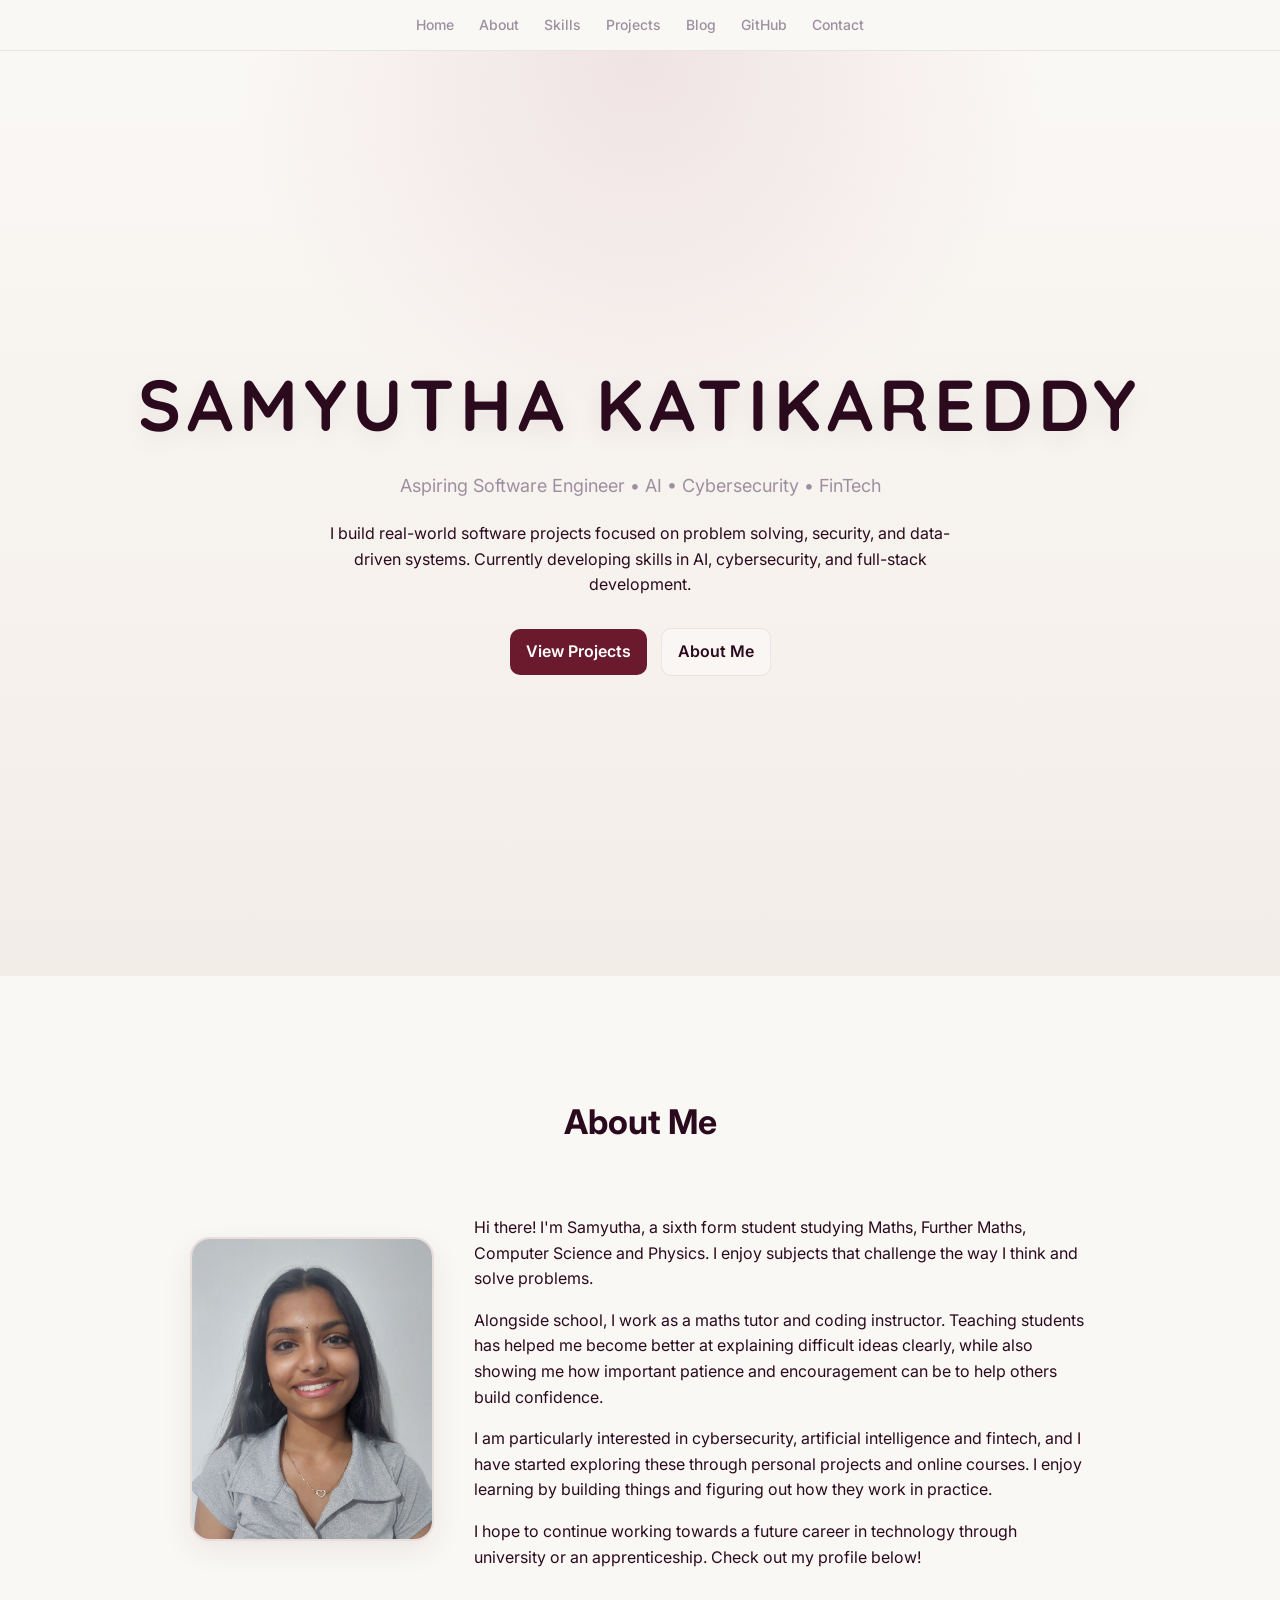
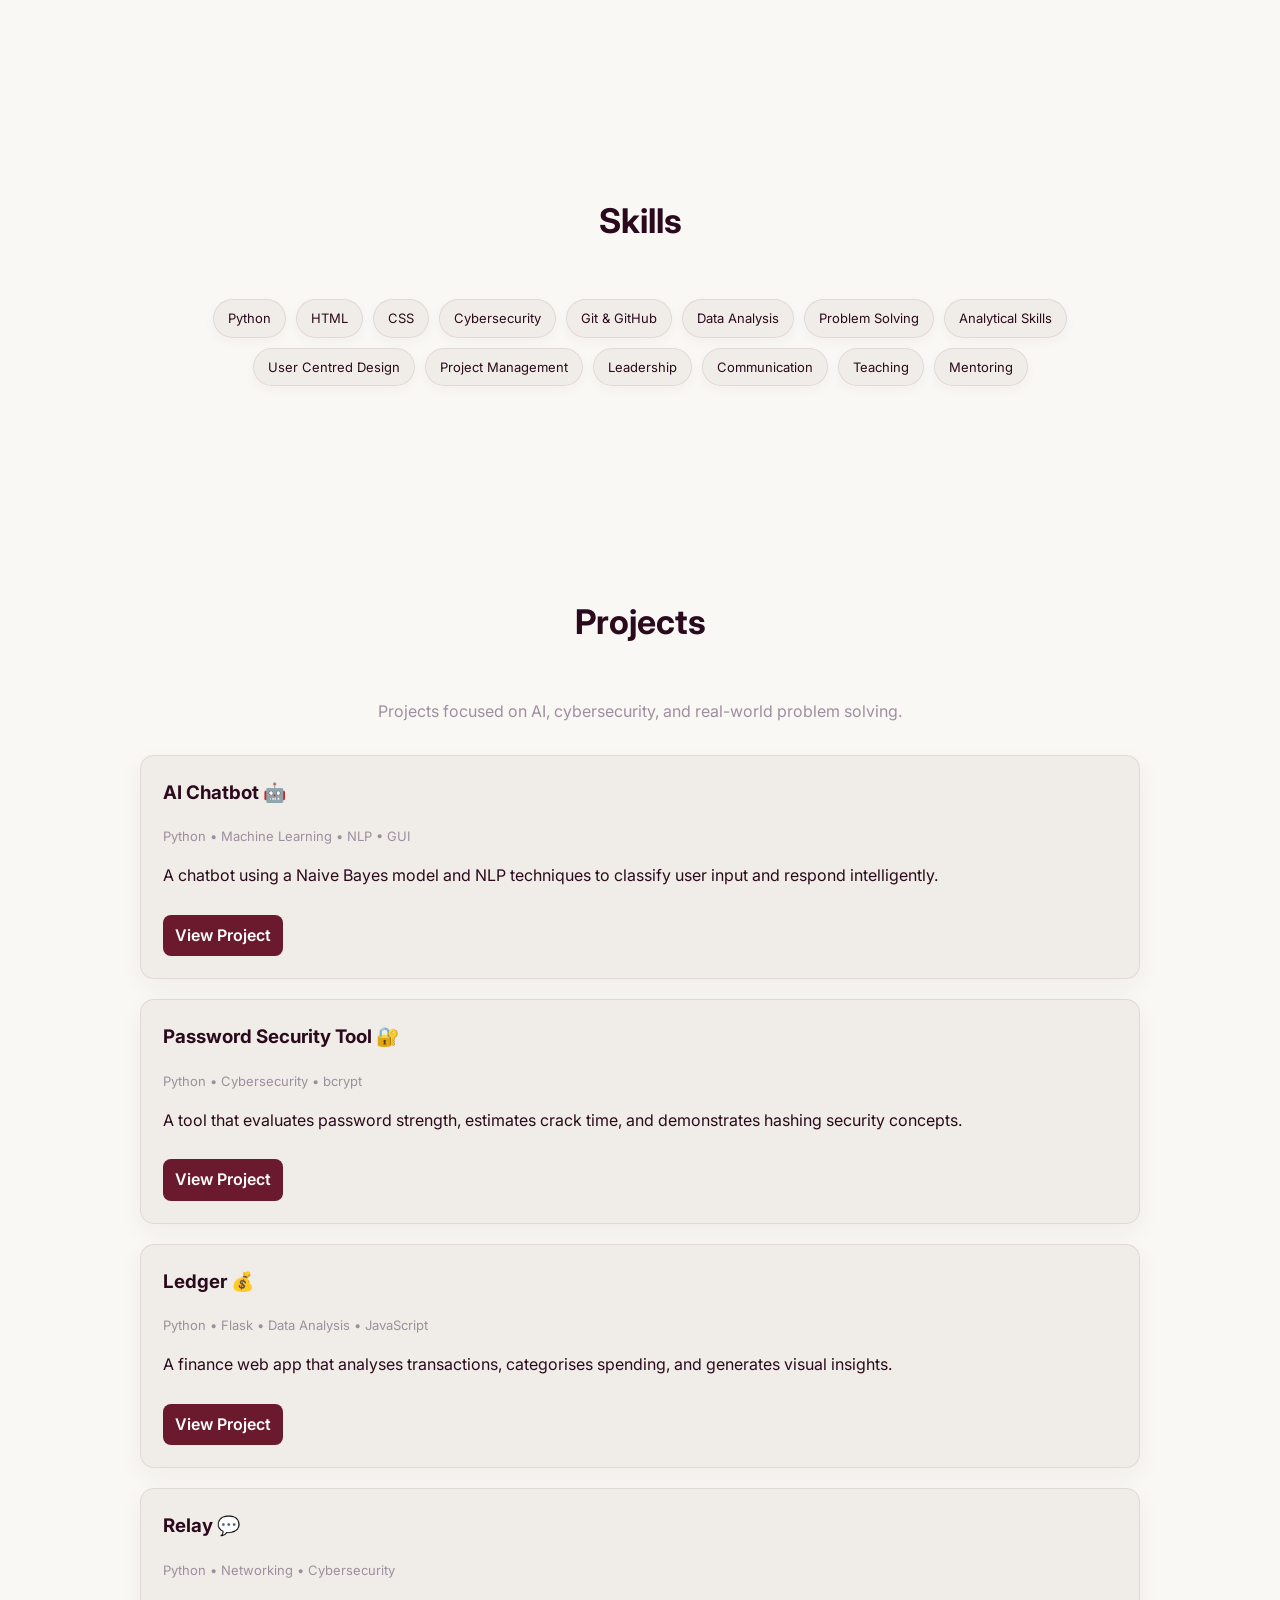
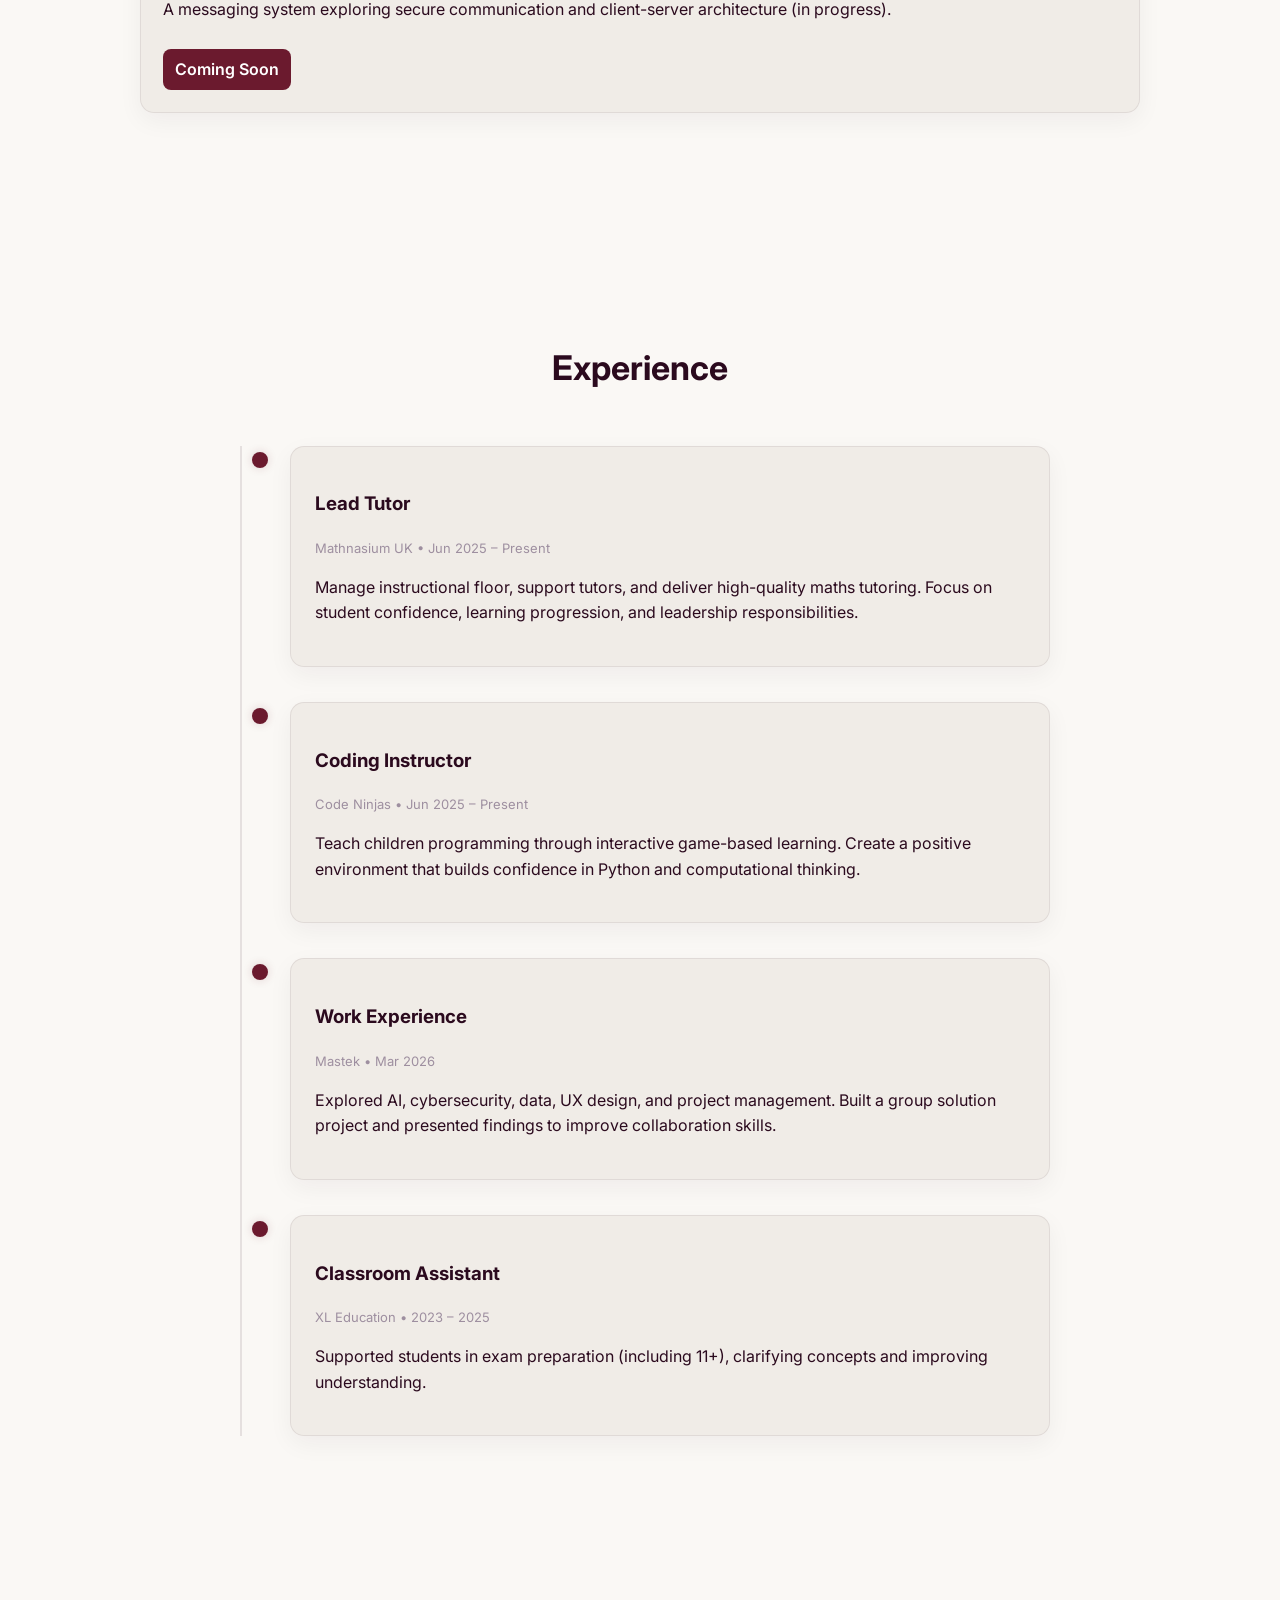
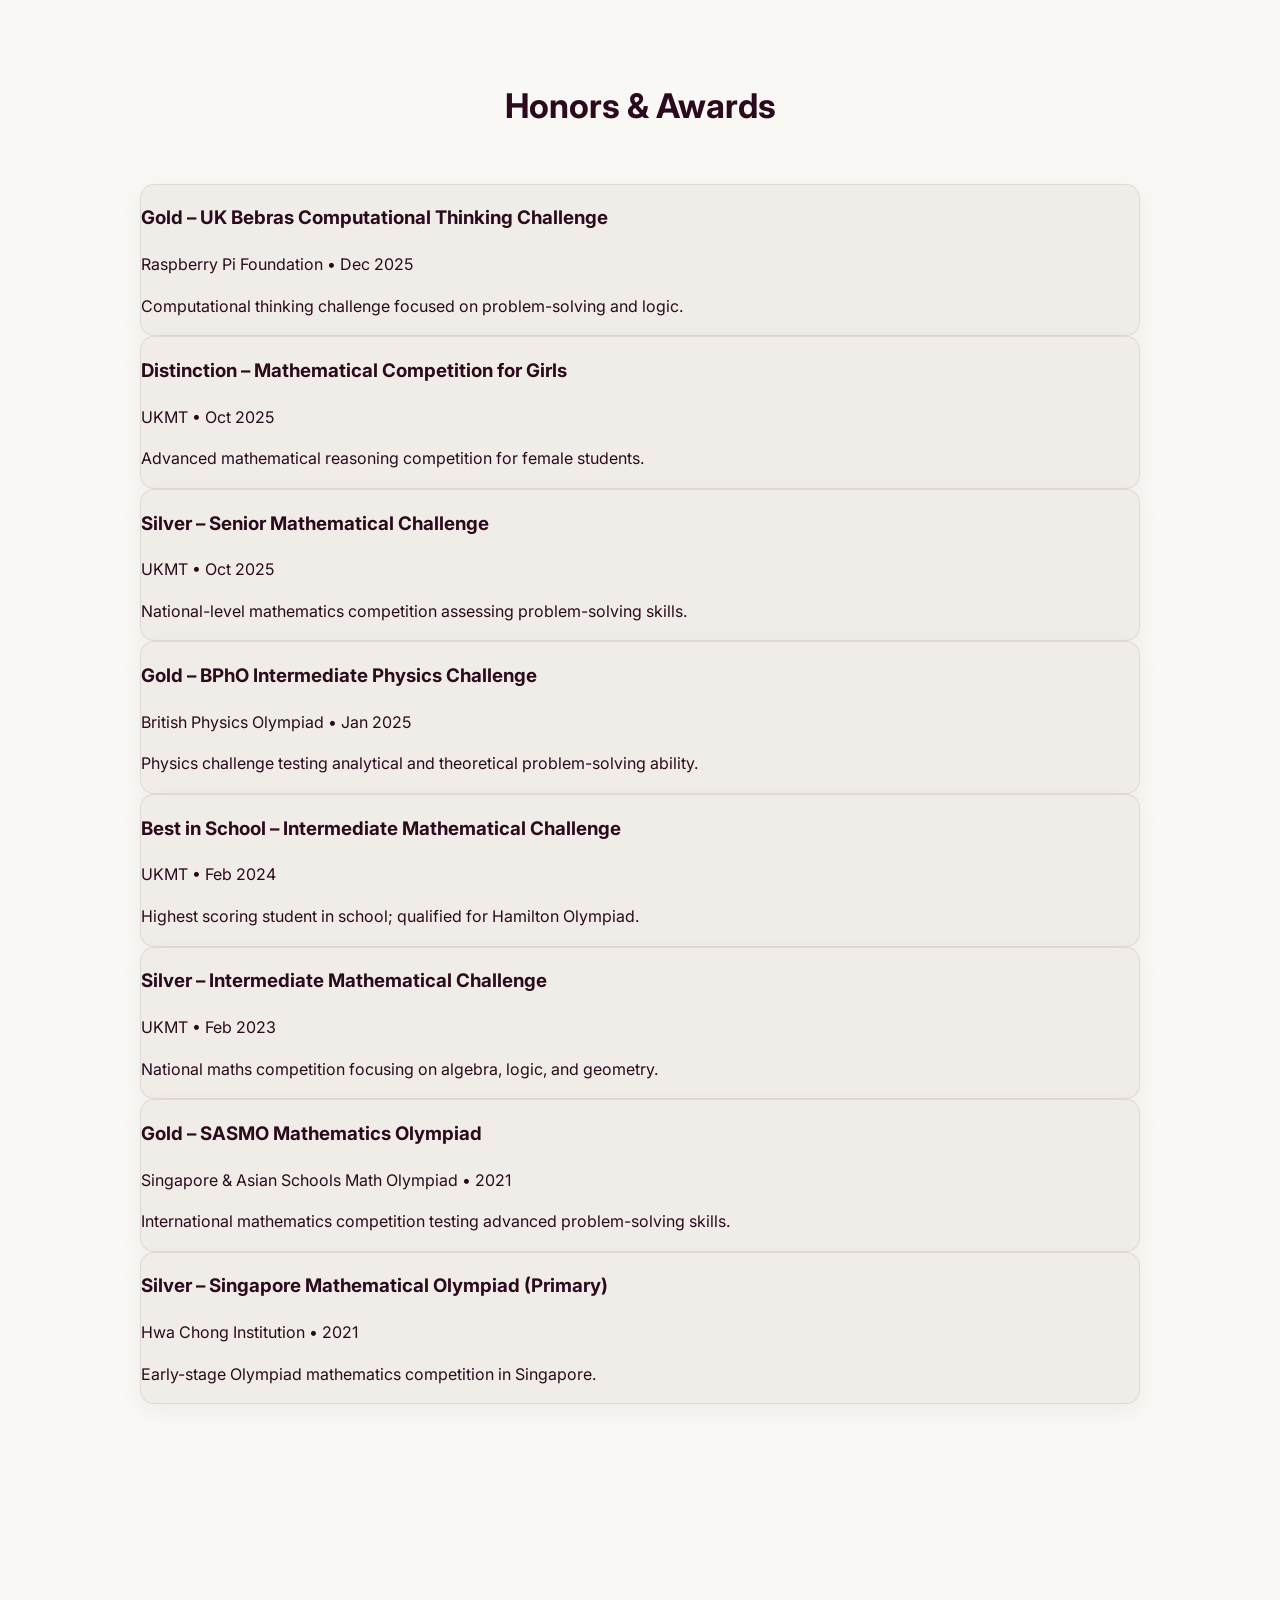
==== index.html @ 2ce325e0 "Add awards section" ====
<!DOCTYPE html>
<html lang="en">
<head>
  <meta charset="UTF-8">
  <title>Samyutha Katikareddy Portfolio</title>
  <link rel="stylesheet" href="style.css">
  <link href="https://fonts.googleapis.com/css2?family=Quicksand:wght@500;600;700&display=swap" rel="stylesheet">
</head>

<body>

<!-- NAVIGATION -->
<nav>
  <a href="#">Home</a>
  <a href="#about">About</a>
  <a href="#skills">Skills</a>
  <a href="#projects">Projects</a>
  <a href="blog.html">Blog</a>
  <a href="https://github.com/samyuthak-projects" target="_blank" rel="noopener noreferrer">GitHub</a>
  <a href="#footer">Contact</a>
</nav>

<!-- PAGE STRUCTURE SKELETON -->

<!-- HERO -->
<header class="hero">
  <div class="hero-content">
    <h1>Samyutha Katikareddy</h1>

    <p class="subtitle">
      Aspiring Software Engineer • AI • Cybersecurity • FinTech
    </p>

    <p class="intro">
      I build real-world software projects focused on problem solving, security, and data-driven systems.
      Currently developing skills in AI, cybersecurity, and full-stack development.
    </p>

    <div class="hero-buttons">
      <a href="#projects" class="btn primary">View Projects</a>
      <a href="#about" class="btn secondary">About Me</a>
    </div>
  </div>
</header>

<!-- ABOUT -->
<section id="about">
  <h2>About Me</h2>

  <div class="about-container">

    <div class="about-image">
      <img src="profile.jpg" alt="Profile picture of Samyutha">
    </div>

    <div class="about-text">
      <p>
        Hi there! I'm Samyutha, a sixth form student studying Maths, Further Maths, Computer Science and Physics. I enjoy subjects that challenge the way I think and solve problems.
      </p>

      <p>
        Alongside school, I work as a maths tutor and coding instructor. Teaching students has helped me become better at explaining difficult ideas clearly, while also showing me how important patience and encouragement can be to help others build confidence.
      </p>
      <p>
        I am particularly interested in cybersecurity, artificial intelligence and fintech, and I have started exploring these through personal projects and online courses. I enjoy learning by building things and figuring out how they work in practice.
      </p>
      <p>
        I hope to continue working towards a future career in technology through university or an apprenticeship. Check out my profile below!
      </p>
    </div>


</section>

<!-- SKILLS -->
<section id="skills">
  <h2>Skills</h2>

  <div class="skills">
    <span>Python</span>
    <span>HTML</span>
    <span>CSS</span>
    <span>Cybersecurity</span>
    <span>Git & GitHub</span>
    <span>Data Analysis</span>
    <span>Problem Solving</span>
    <span>Analytical Skills</span>
    <span>User Centred Design</span>
    <span>Project Management</span>
    <span>Leadership</span>
    <span>Communication</span>
    <span>Teaching</span>
    <span>Mentoring</span>
  </div>
</section>

<!-- PROJECTS -->
<section id="projects">
  <h2>Projects</h2>

  <p class="section-intro">
    Projects focused on AI, cybersecurity, and real-world problem solving.
  </p>

  <div class="project">
    <h3>AI Chatbot 🤖</h3>
    <p class="tags">Python • Machine Learning • NLP • GUI</p>
    <p>
      A chatbot using a Naive Bayes model and NLP techniques to classify user input and respond intelligently.
    </p>
    <a href="https://github.com/samyuthak-projects/ai-chatbot">View Project</a>
  </div>

  <div class="project">
    <h3>Password Security Tool 🔐</h3>
    <p class="tags">Python • Cybersecurity • bcrypt</p>
    <p>
      A tool that evaluates password strength, estimates crack time, and demonstrates hashing security concepts.
    </p>
    <a href="https://github.com/samyuthak-projects/password-security-tool">View Project</a>
  </div>

  <div class="project">
    <h3>Ledger 💰</h3>
    <p class="tags">Python • Flask • Data Analysis • JavaScript</p>
    <p>
      A finance web app that analyses transactions, categorises spending, and generates visual insights.
    </p>
    <a href="https://github.com/samyuthak-projects/ledger">View Project</a>
  </div>

  <div class="project">
    <h3>Relay 💬</h3>
    <p class="tags">Python • Networking • Cybersecurity</p>
    <p>
      A messaging system exploring secure communication and client-server architecture (in progress).
    </p>
    <a href="#">Coming Soon</a>
  </div>
</section>

<!-- EXPERIENCE -->
<section id="experience">
  <h2>Experience</h2>

  <div class="timeline">

    <div class="timeline-item">
      <div class="dot"></div>
      <div class="content">
        <h3>Lead Tutor</h3>
        <p class="company">Mathnasium UK • Jun 2025 – Present</p>
        <p>
          Manage instructional floor, support tutors, and deliver high-quality maths tutoring.
          Focus on student confidence, learning progression, and leadership responsibilities.
        </p>
      </div>
    </div>

    <div class="timeline-item">
      <div class="dot"></div>
      <div class="content">
        <h3>Coding Instructor</h3>
        <p class="company">Code Ninjas • Jun 2025 – Present</p>
        <p>
          Teach children programming through interactive game-based learning.
          Create a positive environment that builds confidence in Python and computational thinking.
        </p>
      </div>
    </div>

    <div class="timeline-item">
      <div class="dot"></div>
      <div class="content">
        <h3>Work Experience</h3>
        <p class="company">Mastek • Mar 2026</p>
        <p>
          Explored AI, cybersecurity, data, UX design, and project management.
          Built a group solution project and presented findings to improve collaboration skills.
        </p>
      </div>
    </div>

    <div class="timeline-item">
      <div class="dot"></div>
      <div class="content">
        <h3>Classroom Assistant</h3>
        <p class="company">XL Education • 2023 – 2025</p>
        <p>
          Supported students in exam preparation (including 11+), clarifying concepts and improving understanding.
        </p>
      </div>
    </div>

  </div>
</section>


<section id="awards">
  <h2>Honors & Awards</h2>

  <div class="awards-grid">

    <div class="award-card">
      <h3>Gold – UK Bebras Computational Thinking Challenge</h3>
      <p class="issuer">Raspberry Pi Foundation • Dec 2025</p>
      <p>Computational thinking challenge focused on problem-solving and logic.</p>
    </div>

    <div class="award-card">
      <h3>Distinction – Mathematical Competition for Girls</h3>
      <p class="issuer">UKMT • Oct 2025</p>
      <p>Advanced mathematical reasoning competition for female students.</p>
    </div>

    <div class="award-card">
      <h3>Silver – Senior Mathematical Challenge</h3>
      <p class="issuer">UKMT • Oct 2025</p>
      <p>National-level mathematics competition assessing problem-solving skills.</p>
    </div>

    <div class="award-card">
      <h3>Gold – BPhO Intermediate Physics Challenge</h3>
      <p class="issuer">British Physics Olympiad • Jan 2025</p>
      <p>Physics challenge testing analytical and theoretical problem-solving ability.</p>
    </div>

    <div class="award-card">
      <h3>Best in School – Intermediate Mathematical Challenge</h3>
      <p class="issuer">UKMT • Feb 2024</p>
      <p>Highest scoring student in school; qualified for Hamilton Olympiad.</p>
    </div>

    <div class="award-card">
      <h3>Silver – Intermediate Mathematical Challenge</h3>
      <p class="issuer">UKMT • Feb 2023</p>
      <p>National maths competition focusing on algebra, logic, and geometry.</p>
    </div>

    <div class="award-card">
      <h3>Gold – SASMO Mathematics Olympiad</h3>
      <p class="issuer">Singapore & Asian Schools Math Olympiad • 2021</p>
      <p>International mathematics competition testing advanced problem-solving skills.</p>
    </div>

    <div class="award-card">
      <h3>Silver – Singapore Mathematical Olympiad (Primary)</h3>
      <p class="issuer">Hwa Chong Institution • 2021</p>
      <p>Early-stage Olympiad mathematics competition in Singapore.</p>
    </div>

  </div>
</section>


<section id="certifications"></section>

<footer id="footer"></footer>    

</body>
</html>
---- style.css ----
@import url('https://fonts.googleapis.com/css2?family=Inter:wght@300;400;600;700&display=swap');

/* COLORS */
:root {
  --bg: #faf8f5;
  --surface: #f0ebe6;
  --text: #2b0a1e;
  --accent: #6b1a2e;
  --soft-rose: #c4849a;
  --muted: #9e8fa0;

  --border: rgba(43, 10, 30, 0.08);
  --border-strong: rgba(107, 26, 46, 0.16);
  --shadow: 0 10px 30px rgba(43, 10, 30, 0.08);
}


/* SMOOTH SCROLLING */
html {
  scroll-behavior: smooth;
}


/* BASIC RESET */
body {
  margin: 0;
  font-family: 'Inter', Arial, sans-serif;
  background: var(--bg);
  color: var(--text);
  line-height: 1.6;
}

/* NAVIGATION */
nav {
  position: sticky;
  top: 0;
  z-index: 1000;
  background: rgba(250, 248, 245, 0.88);
  backdrop-filter: blur(12px);
  padding: 14px;
  display: flex;
  justify-content: center;
  gap: 25px;
  border-bottom: 1px solid var(--border);
}

nav a {
  text-decoration: none;
  color: var(--muted);
  font-weight: 500;
  font-size: 14px;
  transition: 0.2s;
}

nav a:hover {
  color: var(--accent);
}

/* HERO */
.hero {
  min-height: 85vh;
  display: flex;
  align-items: center;
  justify-content: center;
  text-align: center;
  padding: 80px 20px;
  background:
    radial-gradient(circle at top, rgba(196, 132, 154, 0.18), transparent 36%),
    linear-gradient(180deg, #faf8f5 0%, #f3ede8 100%);
}

.hero h1 {
  font-family: 'Quicksand', sans-serif;
  font-size: 72px;
  font-weight: 800;
  letter-spacing: 6px;
  text-transform: uppercase;
  margin: 0;
  color: var(--text);
  text-shadow: 0 8px 24px rgba(43, 10, 30, 0.08);
}

.subtitle {
  color: var(--muted);
  margin-top: 10px;
  font-size: 18px;
}

.intro {
  max-width: 650px;
  margin: 20px auto;
  color: var(--text);
}

/* BUTTONS */
.hero-buttons {
  margin-top: 25px;
}

.btn {
  text-decoration: none;
  padding: 10px 16px;
  border-radius: 10px;
  font-weight: 600;
  margin: 5px;
  display: inline-block;
  transition: 0.2s;
}

.primary {
  background: var(--accent);
  color: #fff;
}

.primary:hover {
  background: #561426;
  transform: translateY(-2px);
}

.secondary {
  border: 1px solid var(--border);
  color: var(--text);
  background: rgba(255, 255, 255, 0.38);
}

.secondary:hover {
  border-color: var(--soft-rose);
  color: var(--accent);
  transform: translateY(-2px);
}

/* SECTIONS */
section {
  max-width: 1000px;
  margin: auto;
  padding: 90px 20px;
  animation: fadeUp 0.8s ease forwards;
  scroll-margin-top: 100px;
}

h2 {
  text-align: center;
  font-size: 34px;
  margin-bottom: 50px;
  color: var(--text);
}

.section-intro {
  text-align: center;
  color: var(--muted);
  margin-bottom: 30px;
}

/* ABOUT */
.about-container {
  display: flex;
  align-items: center;
  justify-content: center;
  gap: 40px;
  flex-wrap: wrap;
  max-width: 900px;
  margin: auto;
}

.about-image img {
  width: 240px;
  height: 300px;
  object-fit: cover;
  border-radius: 20px;
  border: 2px solid rgba(107, 26, 46, 0.12);
  box-shadow: var(--shadow);
  transition: transform 0.3s ease, box-shadow 0.3s ease;
}

.about-image img:hover {
  transform: scale(1.03);
  box-shadow: 0 14px 36px rgba(43, 10, 30, 0.12);
}

.about-text {
  flex: 1;
  min-width: 280px;
  color: var(--text);
}

/* SKILLS */
.skills {
  display: flex;
  flex-wrap: wrap;
  gap: 10px;
  justify-content: center;
}

.skills span {
  background: rgba(240, 235, 230, 0.95);
  border: 1px solid var(--border);
  padding: 8px 14px;
  border-radius: 999px;
  font-size: 13px;
  color: var(--text);
  transition: 0.2s;
  box-shadow: 0 4px 12px rgba(43, 10, 30, 0.04);
}

.skills span:hover {
  background: rgba(196, 132, 154, 0.18);
  border-color: var(--soft-rose);
  transform: translateY(-2px);
}

/* SKILLS */
.skills {
  display: flex;
  flex-wrap: wrap;
  gap: 10px;
  justify-content: center;
}

.skills span {
  background: rgba(240, 235, 230, 0.95);
  border: 1px solid var(--border);
  padding: 8px 14px;
  border-radius: 999px;
  font-size: 13px;
  color: var(--text);
  transition: 0.2s;
  box-shadow: 0 4px 12px rgba(43, 10, 30, 0.04);
}

.skills span:hover {
  background: rgba(196, 132, 154, 0.18);
  border-color: var(--soft-rose);
  transform: translateY(-2px);
}

/* SHARED CARD STYLE */
.project,
.award-card,
.cert-card,
article,
.timeline .content {
  background: rgba(240, 235, 230, 0.95);
  border: 1px solid var(--border);
  border-radius: 14px;
  transition: 0.25s ease;
  box-shadow: 0 8px 24px rgba(43, 10, 30, 0.05);
}

.project:hover,
.award-card:hover,
.cert-card:hover,
article:hover,
.timeline .content:hover {
  transform: translateY(-5px);
  border-color: rgba(107, 26, 46, 0.18);
}

/* PROJECTS */
.project {
  padding: 22px;
  margin-bottom: 20px;
}

.project h3 {
  margin-top: 0;
  color: var(--text);
}

.tags {
  font-size: 13px;
  color: var(--muted);
}

.project a {
  display: inline-block;
  margin-top: 10px;
  color: #fff;
  background: var(--accent);
  padding: 8px 12px;
  border-radius: 8px;
  text-decoration: none;
  font-weight: 600;
}

.project a:hover {
  background: #561426;
}

/* EXPERIENCE */
.timeline {
  position: relative;
  max-width: 800px;
  margin: auto;
  padding-left: 20px;
}

.timeline::before {
  content: "";
  position: absolute;
  left: 10px;
  top: 0;
  width: 2px;
  height: 100%;
  background: rgba(43, 10, 30, 0.10);
}

.timeline .content {
  padding: 24px;   /* 🔥 fixes text hugging edges */
  line-height: 1.6;
}

.timeline-item {
  position: relative;
  margin-bottom: 30px;
  padding-left: 40px;
  margin-bottom: 35px; /* gives breathing space between cards */
}

.dot {
  position: absolute;
  left: 2px;
  top: 6px;
  width: 16px;
  height: 16px;
  background: var(--accent);
  border-radius: 50%;
  box-shadow: 0 0 10px rgba(107, 26, 46, 0.18);
}

.company {
  font-size: 13px;
  color: var(--muted);
}
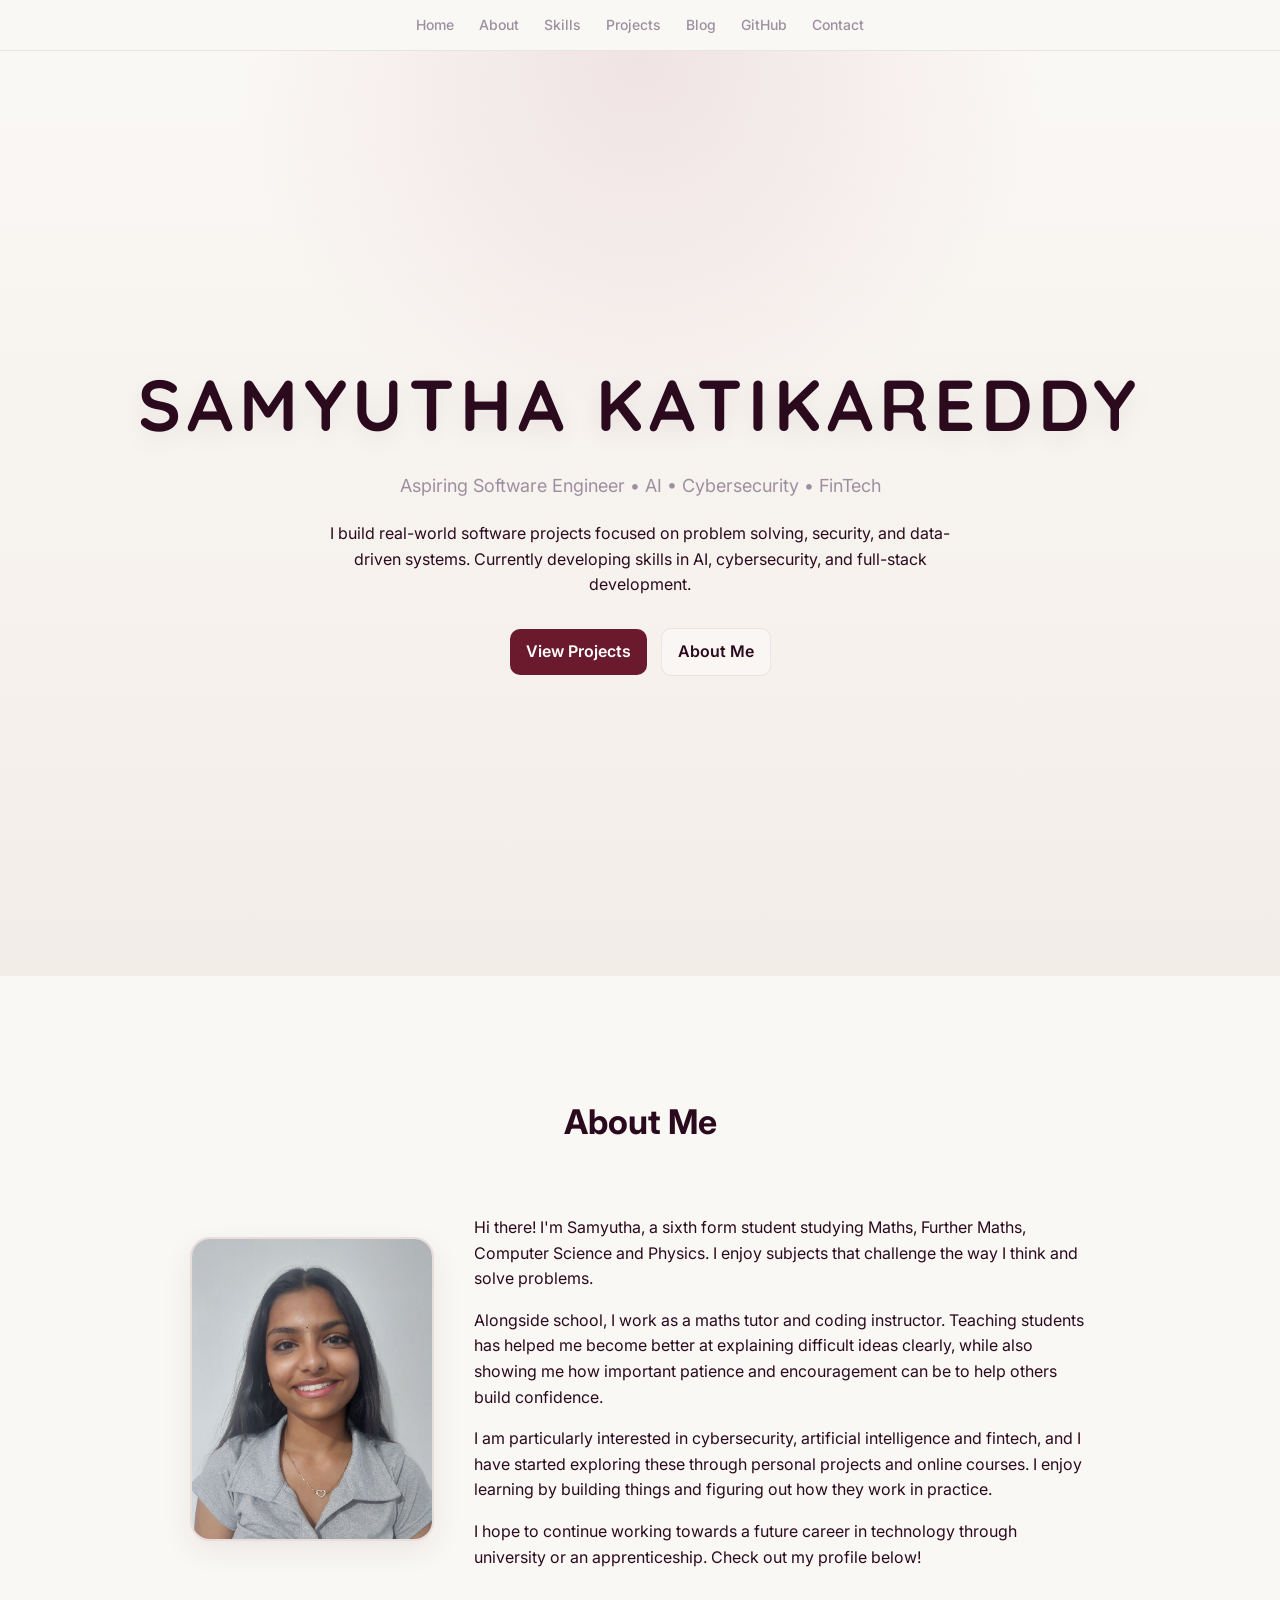
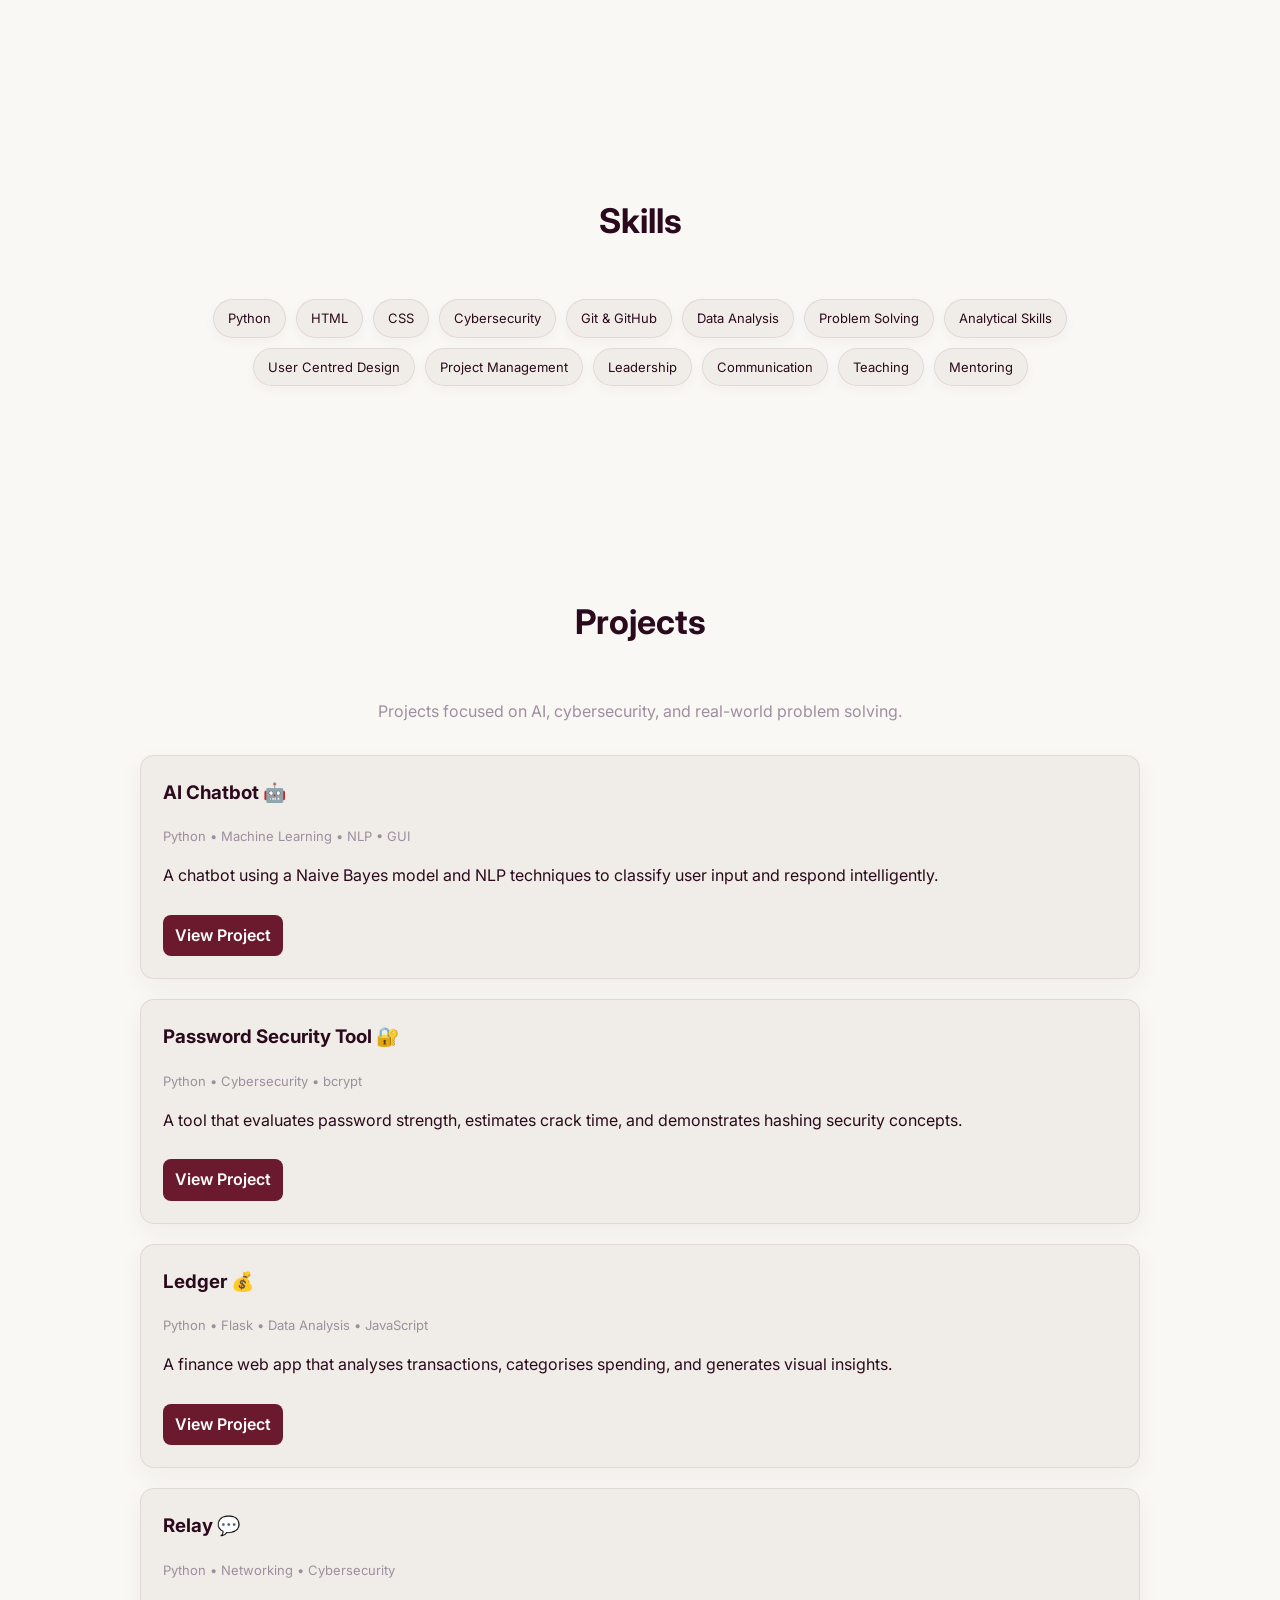
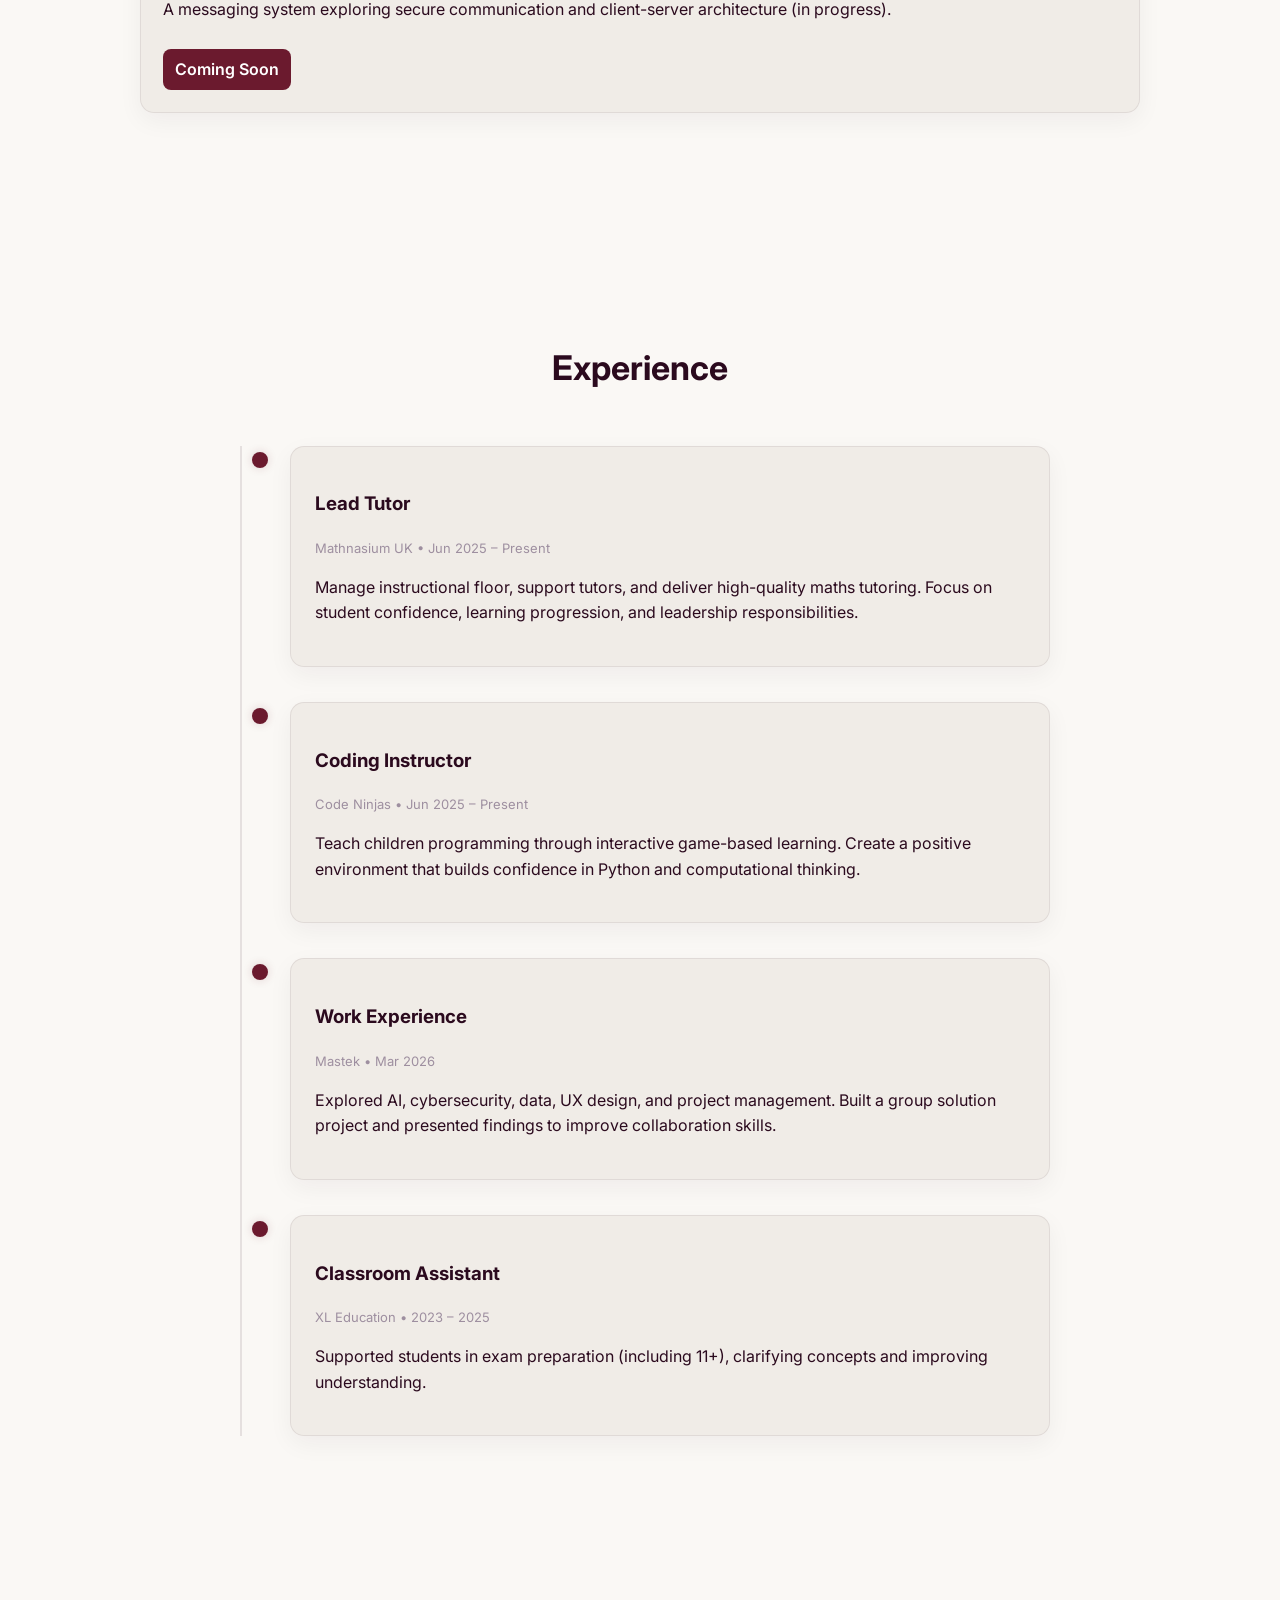
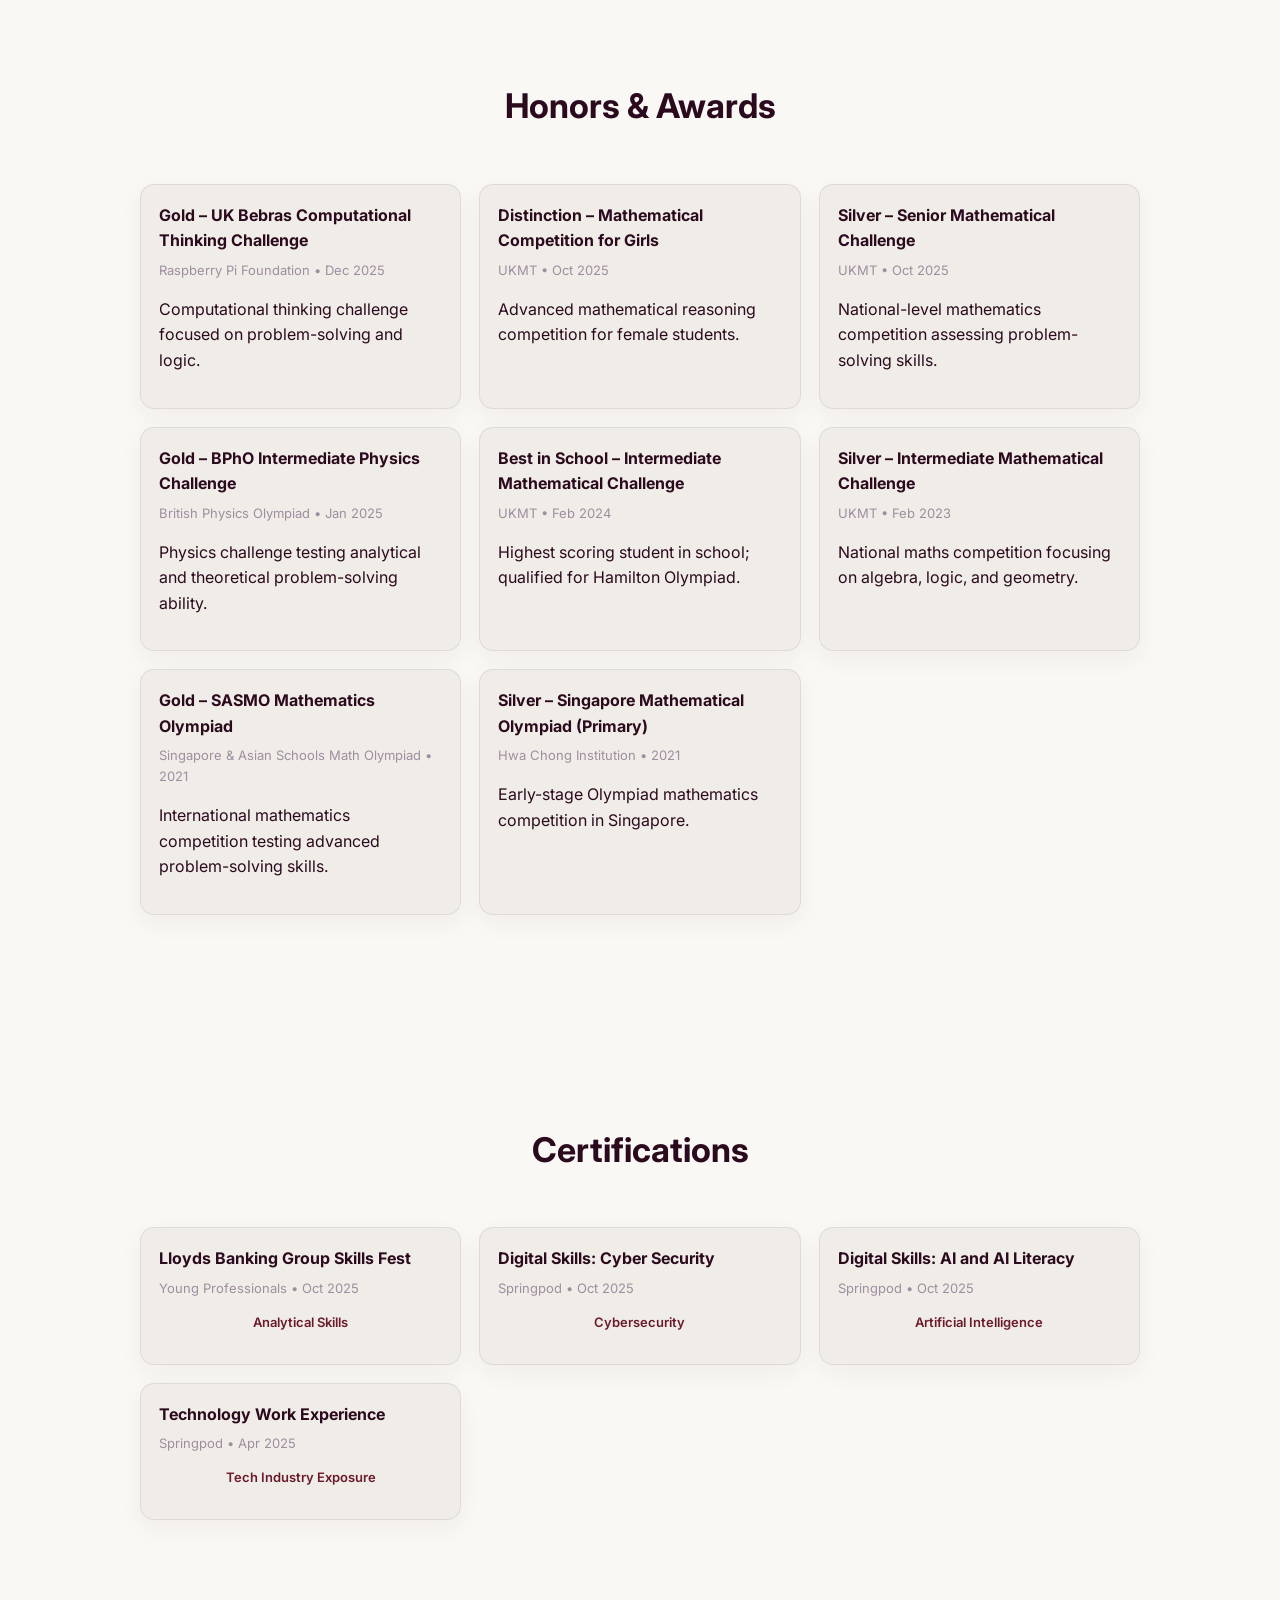
==== commit 29c11dff: "Improve styling for awards section and add certification section + styling" ====
--- a/index.html
+++ b/index.html
@@ -252,8 +252,39 @@
   </div>
 </section>
 
-
-<section id="certifications"></section>
+<!-- CERTIFICATIONS -->
+<section id="certifications">
+  <h2>Certifications</h2>
+
+  <div class="cert-grid">
+
+    <div class="cert-card">
+      <h3>Lloyds Banking Group Skills Fest</h3>
+      <p class="issuer">Young Professionals • Oct 2025</p>
+      <p class="skills">Analytical Skills</p>
+    </div>
+
+    <div class="cert-card">
+      <h3>Digital Skills: Cyber Security</h3>
+      <p class="issuer">Springpod • Oct 2025</p>
+      <p class="skills">Cybersecurity</p>
+    </div>
+
+    <div class="cert-card">
+      <h3>Digital Skills: AI and AI Literacy</h3>
+      <p class="issuer">Springpod • Oct 2025</p>
+      <p class="skills">Artificial Intelligence</p>
+    </div>
+
+    <div class="cert-card">
+      <h3>Technology Work Experience</h3>
+      <p class="issuer">Springpod • Apr 2025</p>
+      <p class="skills">Tech Industry Exposure</p>
+    </div>
+
+  </div>
+</section>
+
 
 <footer id="footer"></footer>    
 
--- a/style.css
+++ b/style.css
@@ -331,3 +331,55 @@
   font-size: 13px;
   color: var(--muted);
 }
+
+/* AWARDS */
+.awards-grid {
+  display: grid;
+  grid-template-columns: repeat(auto-fit, minmax(260px, 1fr));
+  gap: 18px;
+}
+
+.award-card {
+  padding: 18px;
+}
+
+.award-card h3 {
+  margin: 0;
+  font-size: 16px;
+  color: var(--text);
+}
+
+.issuer {
+  font-size: 13px;
+  color: var(--muted);
+  margin: 6px 0 10px;
+}
+
+
+/* CERTIFICATIONS */
+.cert-grid {
+  display: grid;
+  grid-template-columns: repeat(auto-fit, minmax(260px, 1fr));
+  gap: 18px;
+}
+
+.cert-card {
+  padding: 18px;
+}
+
+.cert-card h3 {
+  margin: 0;
+  font-size: 16px;
+  color: var(--text);
+}
+
+.cert-card .issuer {
+  font-size: 13px;
+  color: var(--muted);
+}
+
+.cert-card .skills {
+  font-size: 13px;
+  color: var(--accent);
+  font-weight: 600;
+}
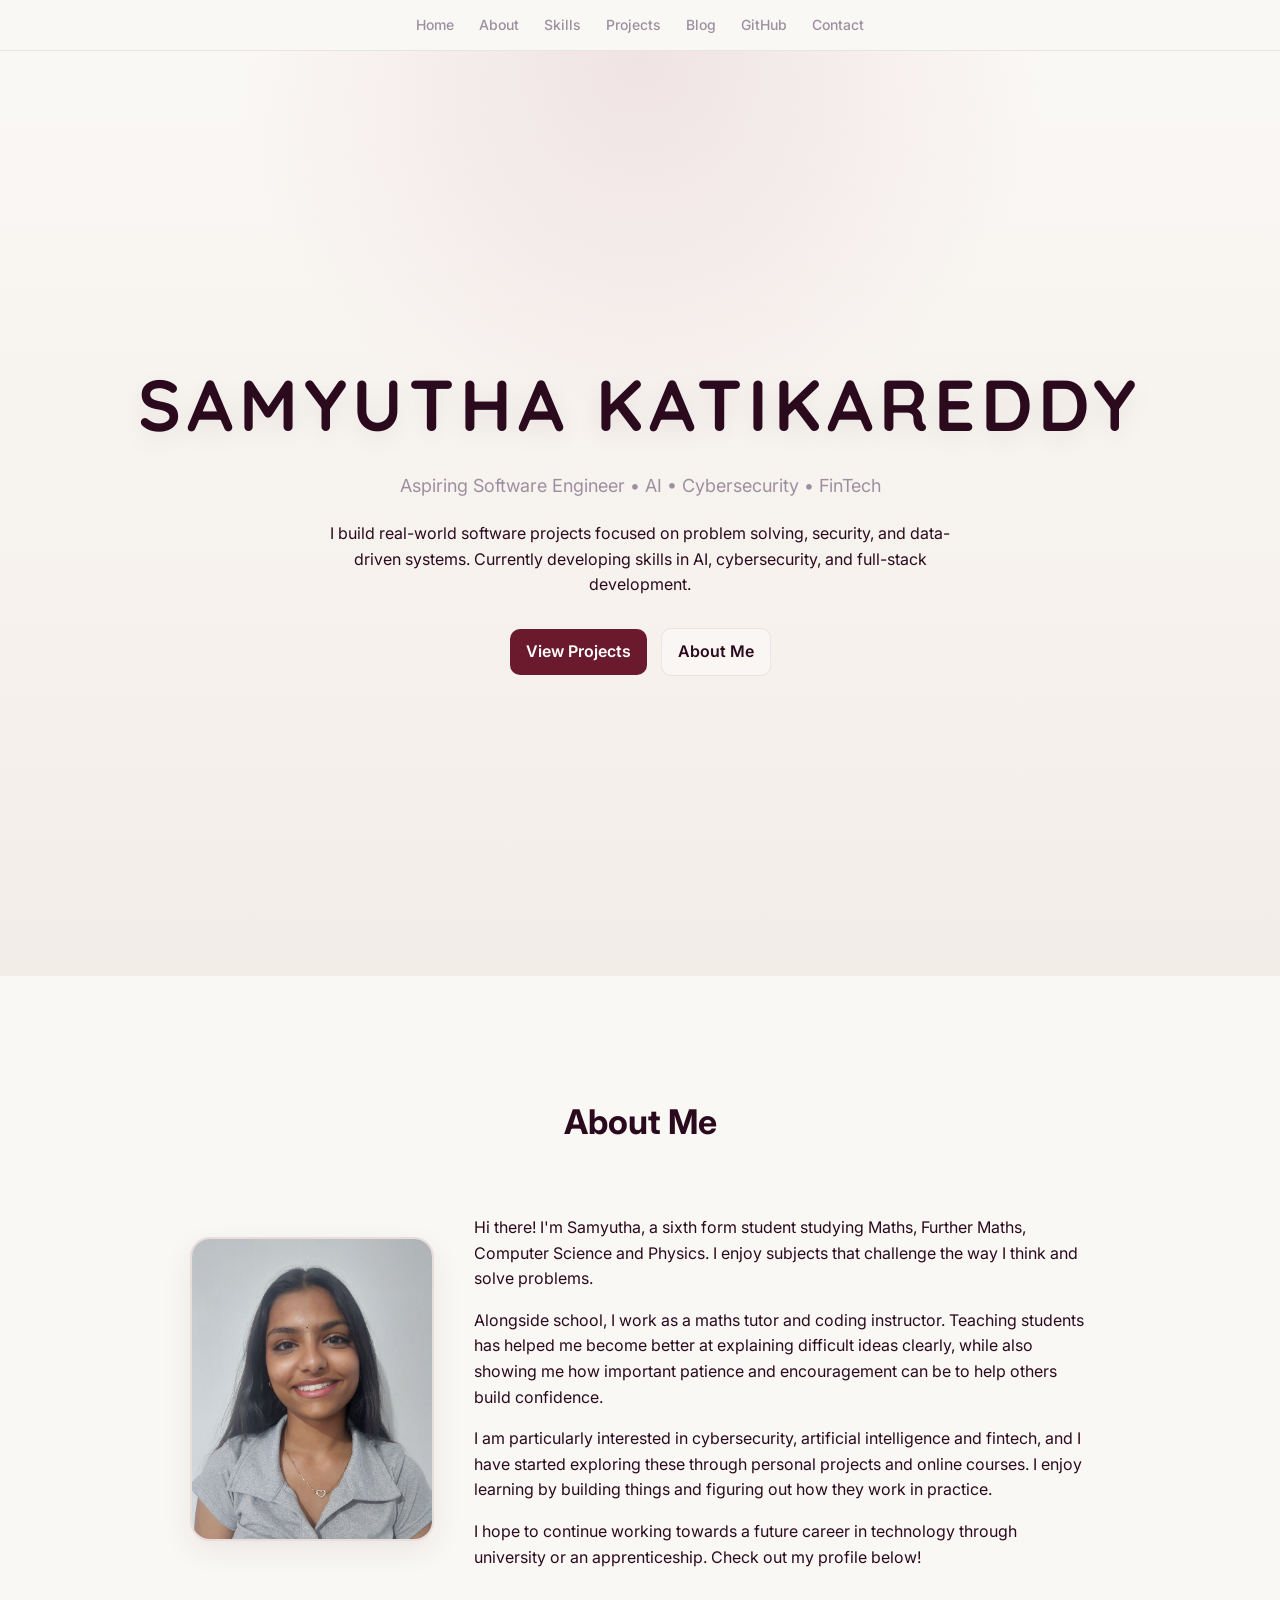
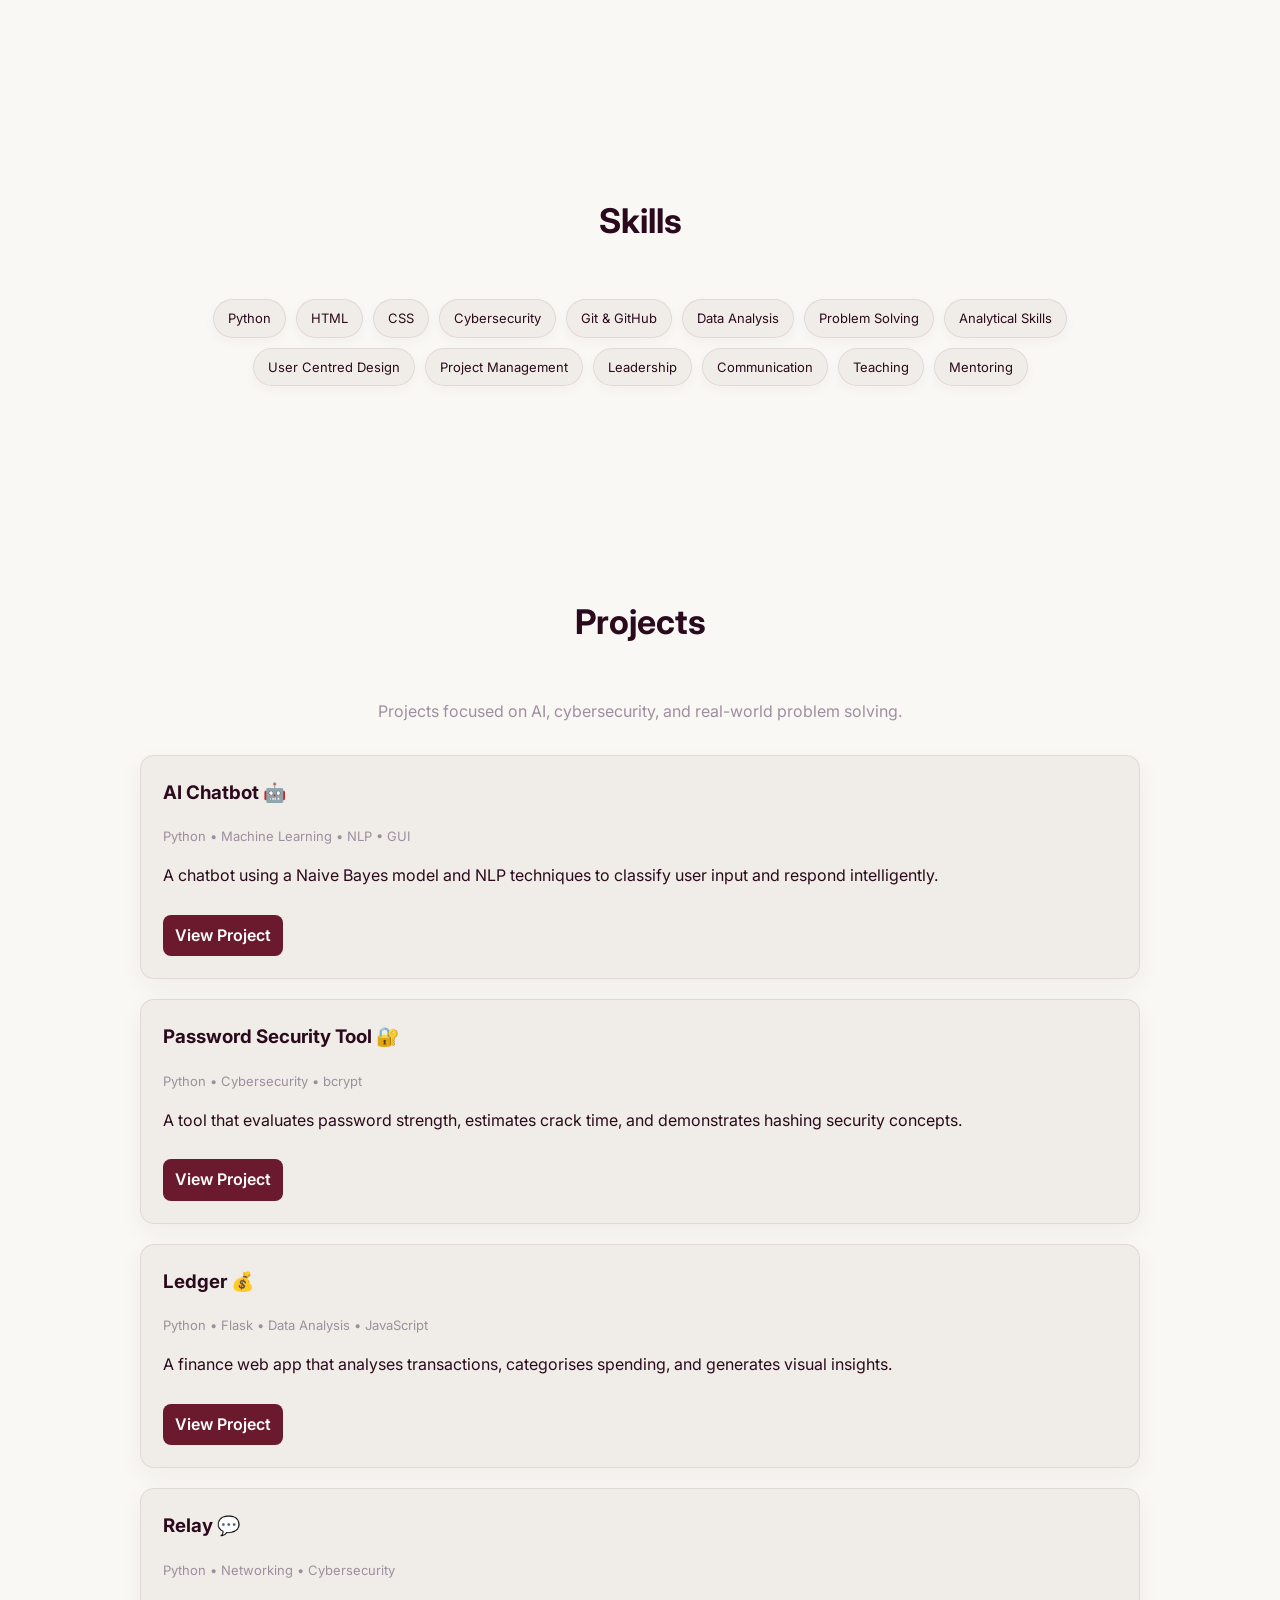
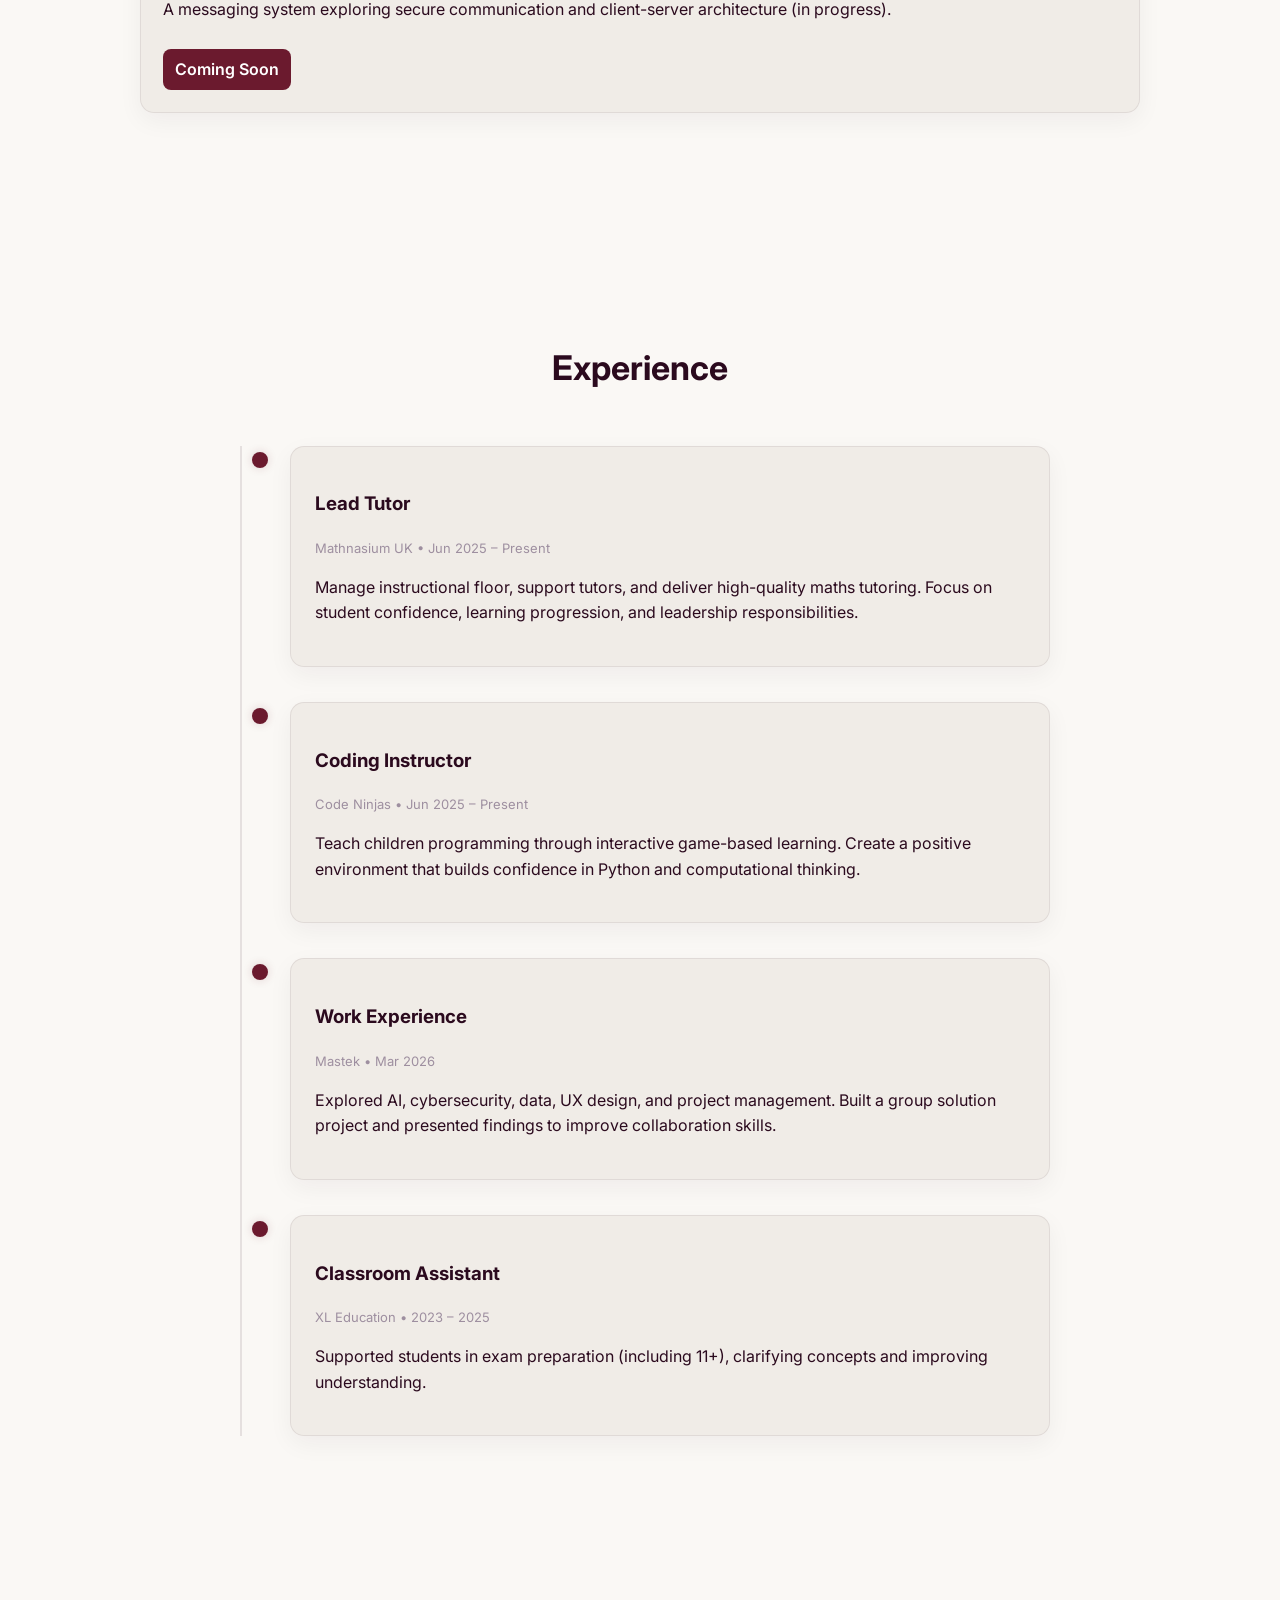
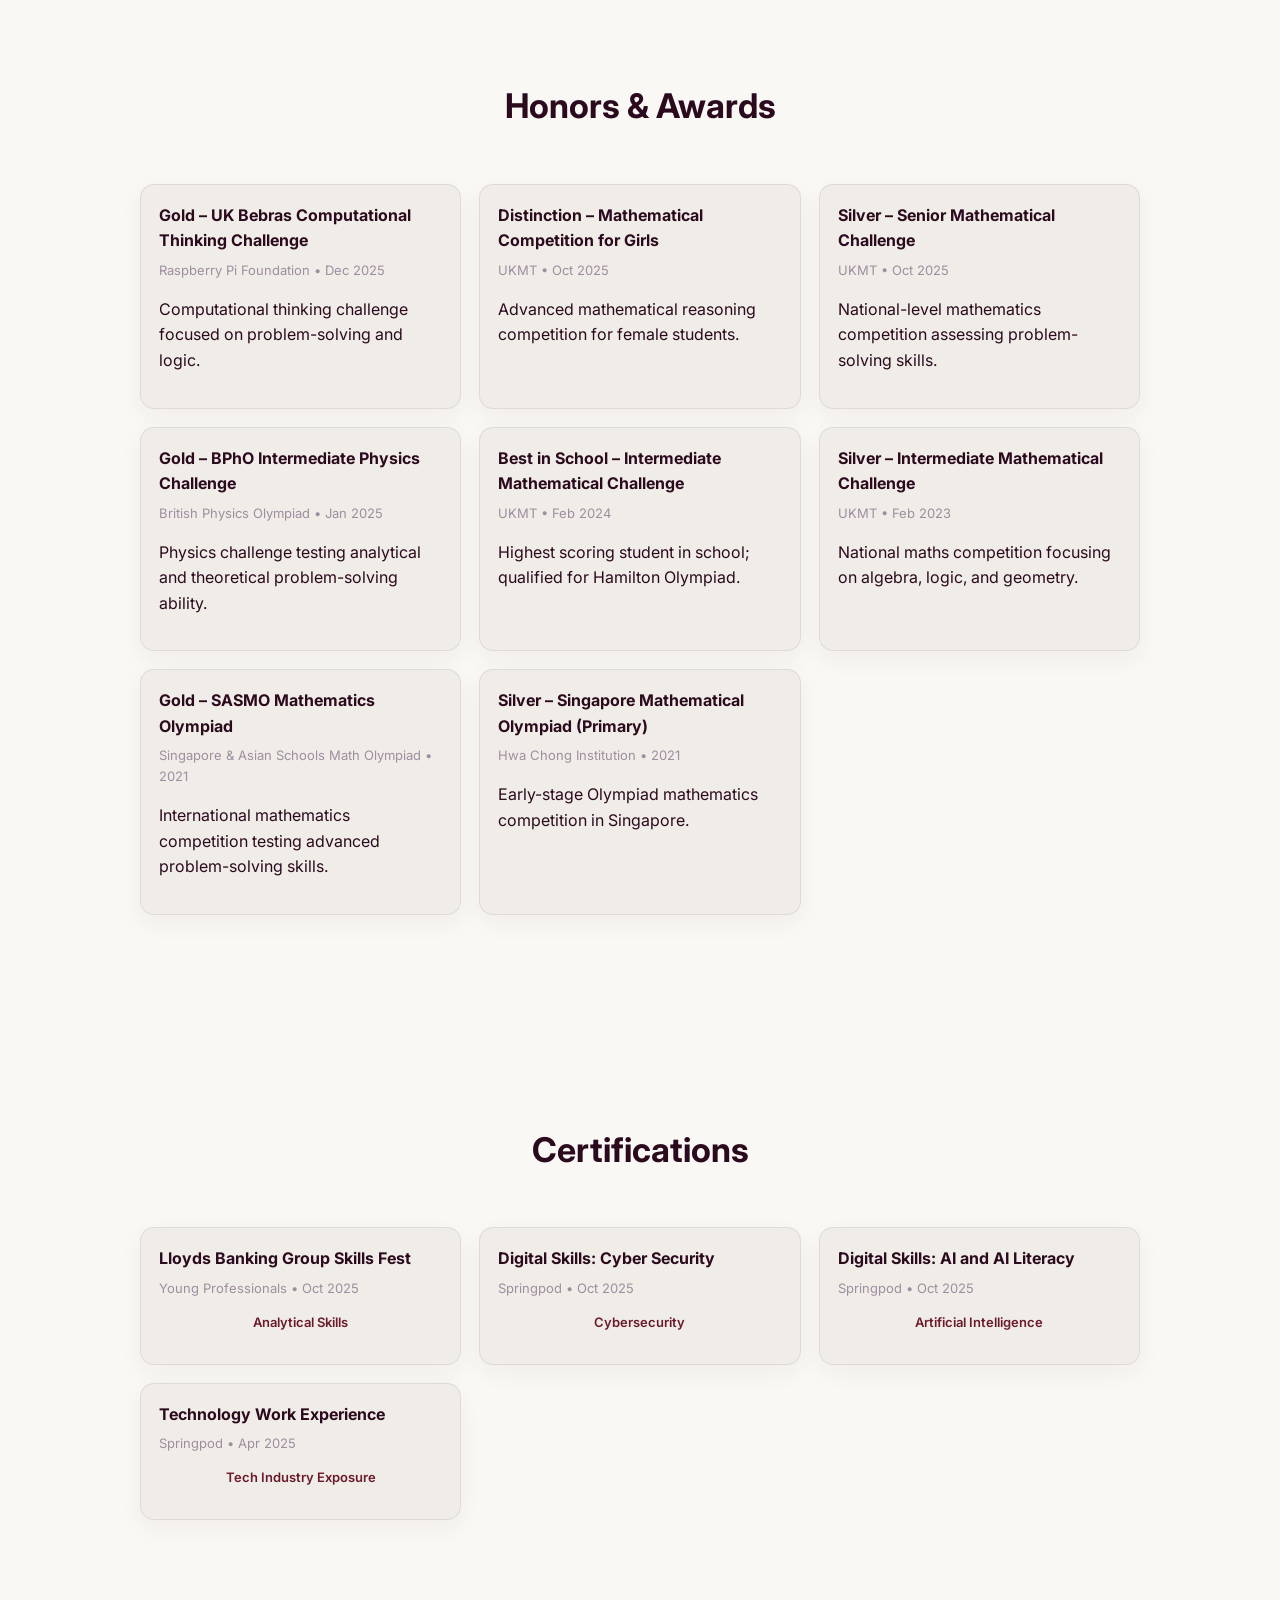
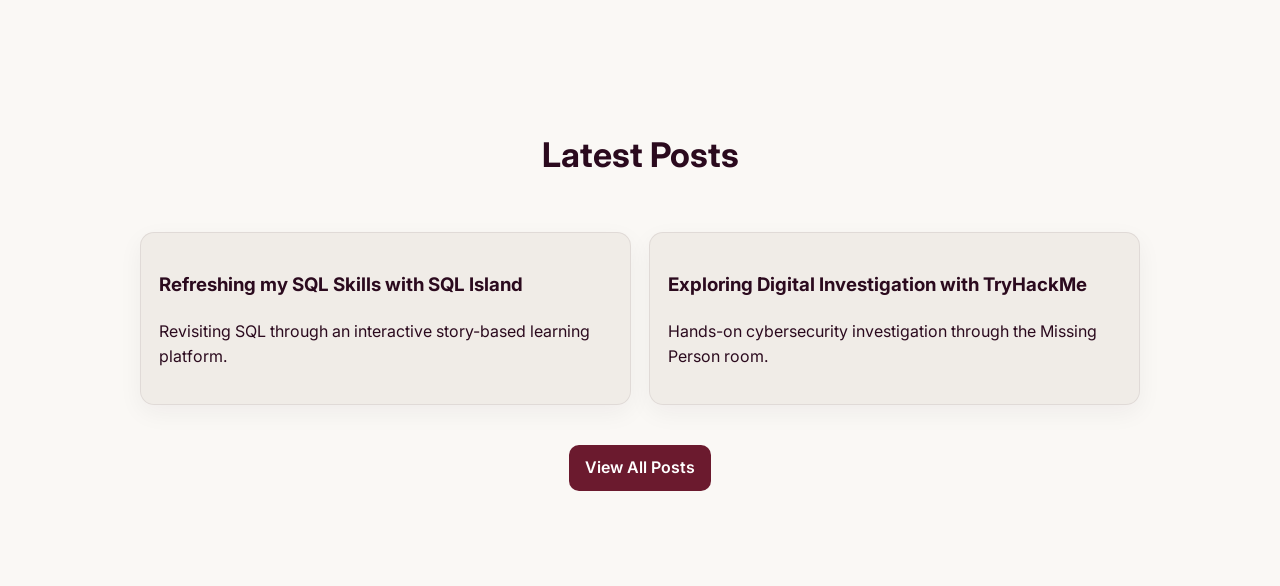
==== commit e74890e1: "Create blog.html, add previous entries and link blog to main page" ====
--- a/index.html
+++ b/index.html
@@ -195,7 +195,7 @@
   </div>
 </section>
 
-
+<!-- AWARDS -->
 <section id="awards">
   <h2>Honors & Awards</h2>
 
@@ -286,6 +286,34 @@
 </section>
 
 
+<!-- BLOG -->
+<section id="latest-posts">
+  <h2>Latest Posts</h2>
+
+  <div class="blog-container">
+
+    <article>
+      <h3>Refreshing my SQL Skills with SQL Island</h3>
+      <p>
+        Revisiting SQL through an interactive story-based learning platform.
+      </p>
+    </article>
+
+    <article>
+      <h3>Exploring Digital Investigation with TryHackMe</h3>
+      <p>
+        Hands-on cybersecurity investigation through the Missing Person room.
+      </p>
+    </article>
+
+  </div>
+
+  <div class="view-more">
+    <a href="blog.html" class="btn primary">View All Posts</a>
+  </div>
+</section>
+
+
 <footer id="footer"></footer>    
 
 </body>
--- a/style.css
+++ b/style.css
@@ -383,3 +383,25 @@
   color: var(--accent);
   font-weight: 600;
 }
+
+/* BLOG */
+.blog-container {
+  display: grid;
+  grid-template-columns: repeat(auto-fit, minmax(280px, 1fr));
+  gap: 18px;
+}
+
+article {
+  padding: 18px;
+}
+
+article h3 {
+  color: var(--text);
+}
+
+.view-more {
+  display: flex;
+  justify-content: center;
+  margin-top: 35px;
+}
+
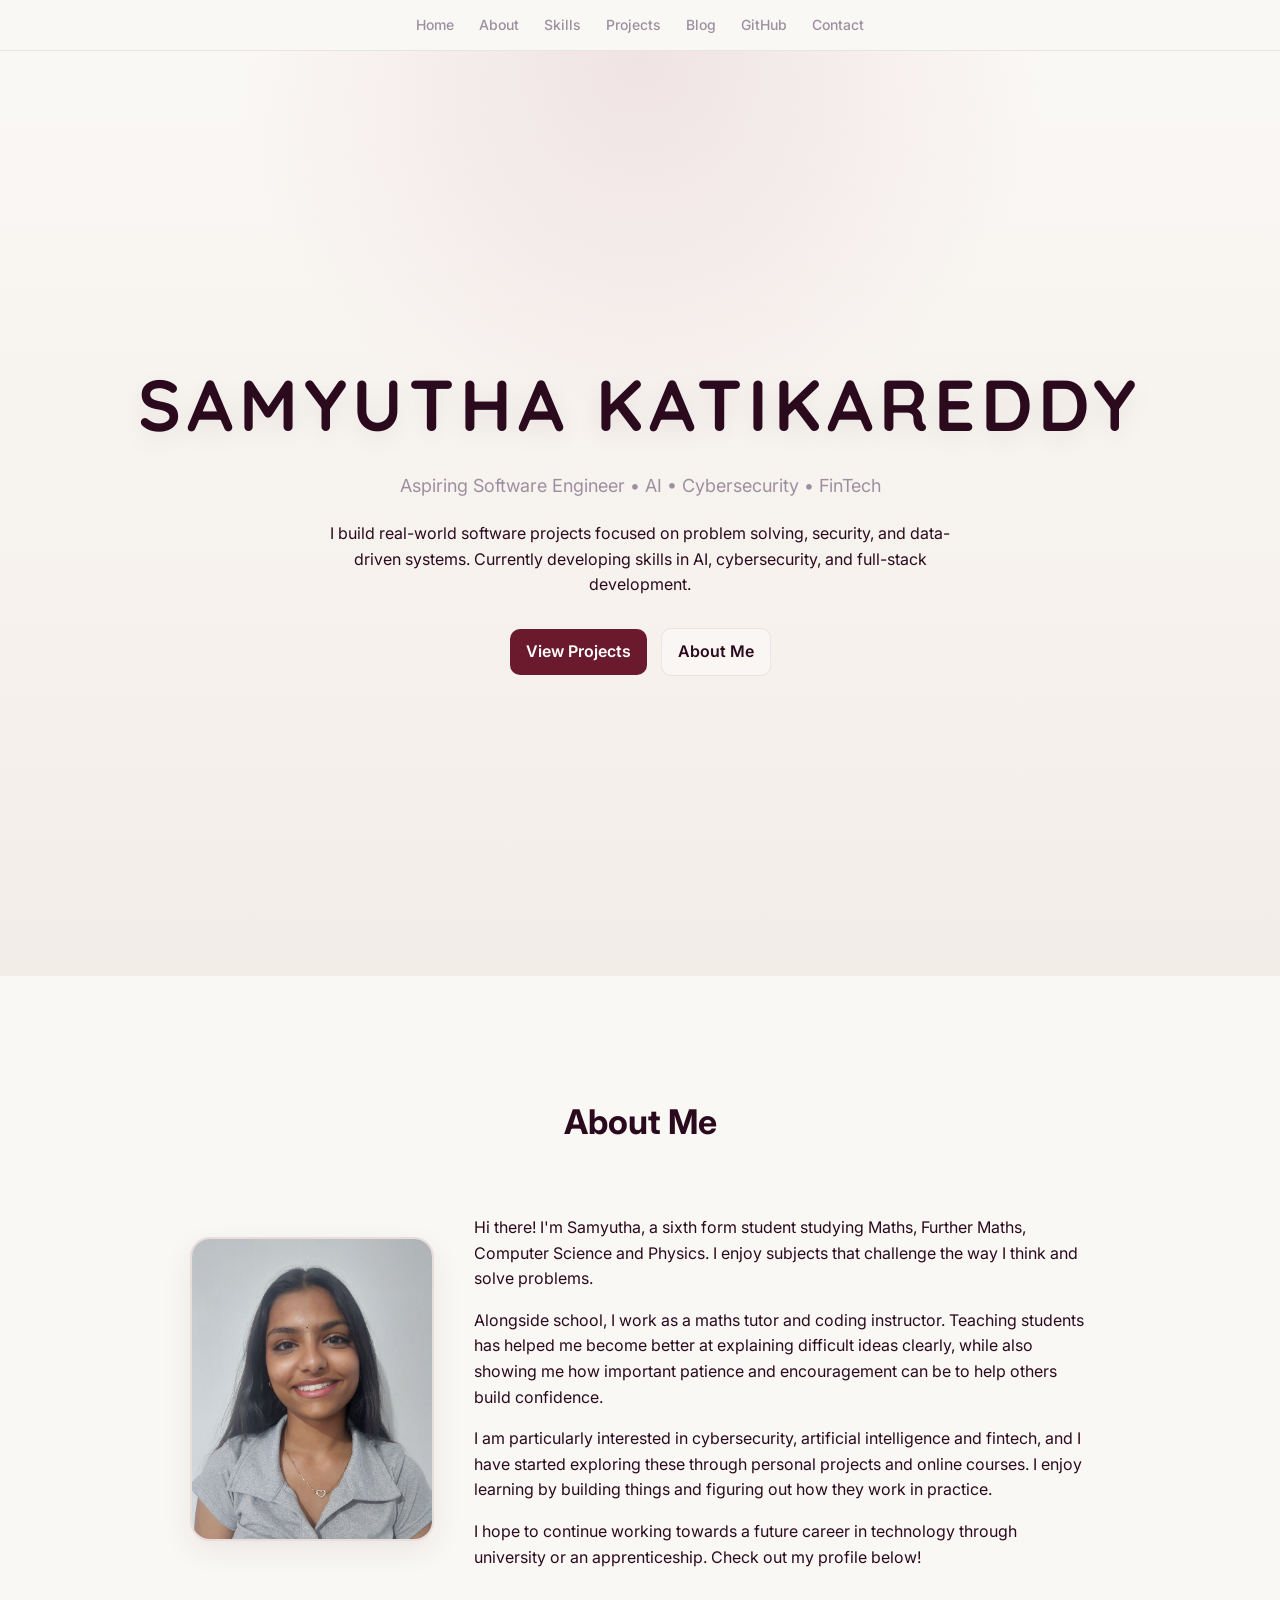
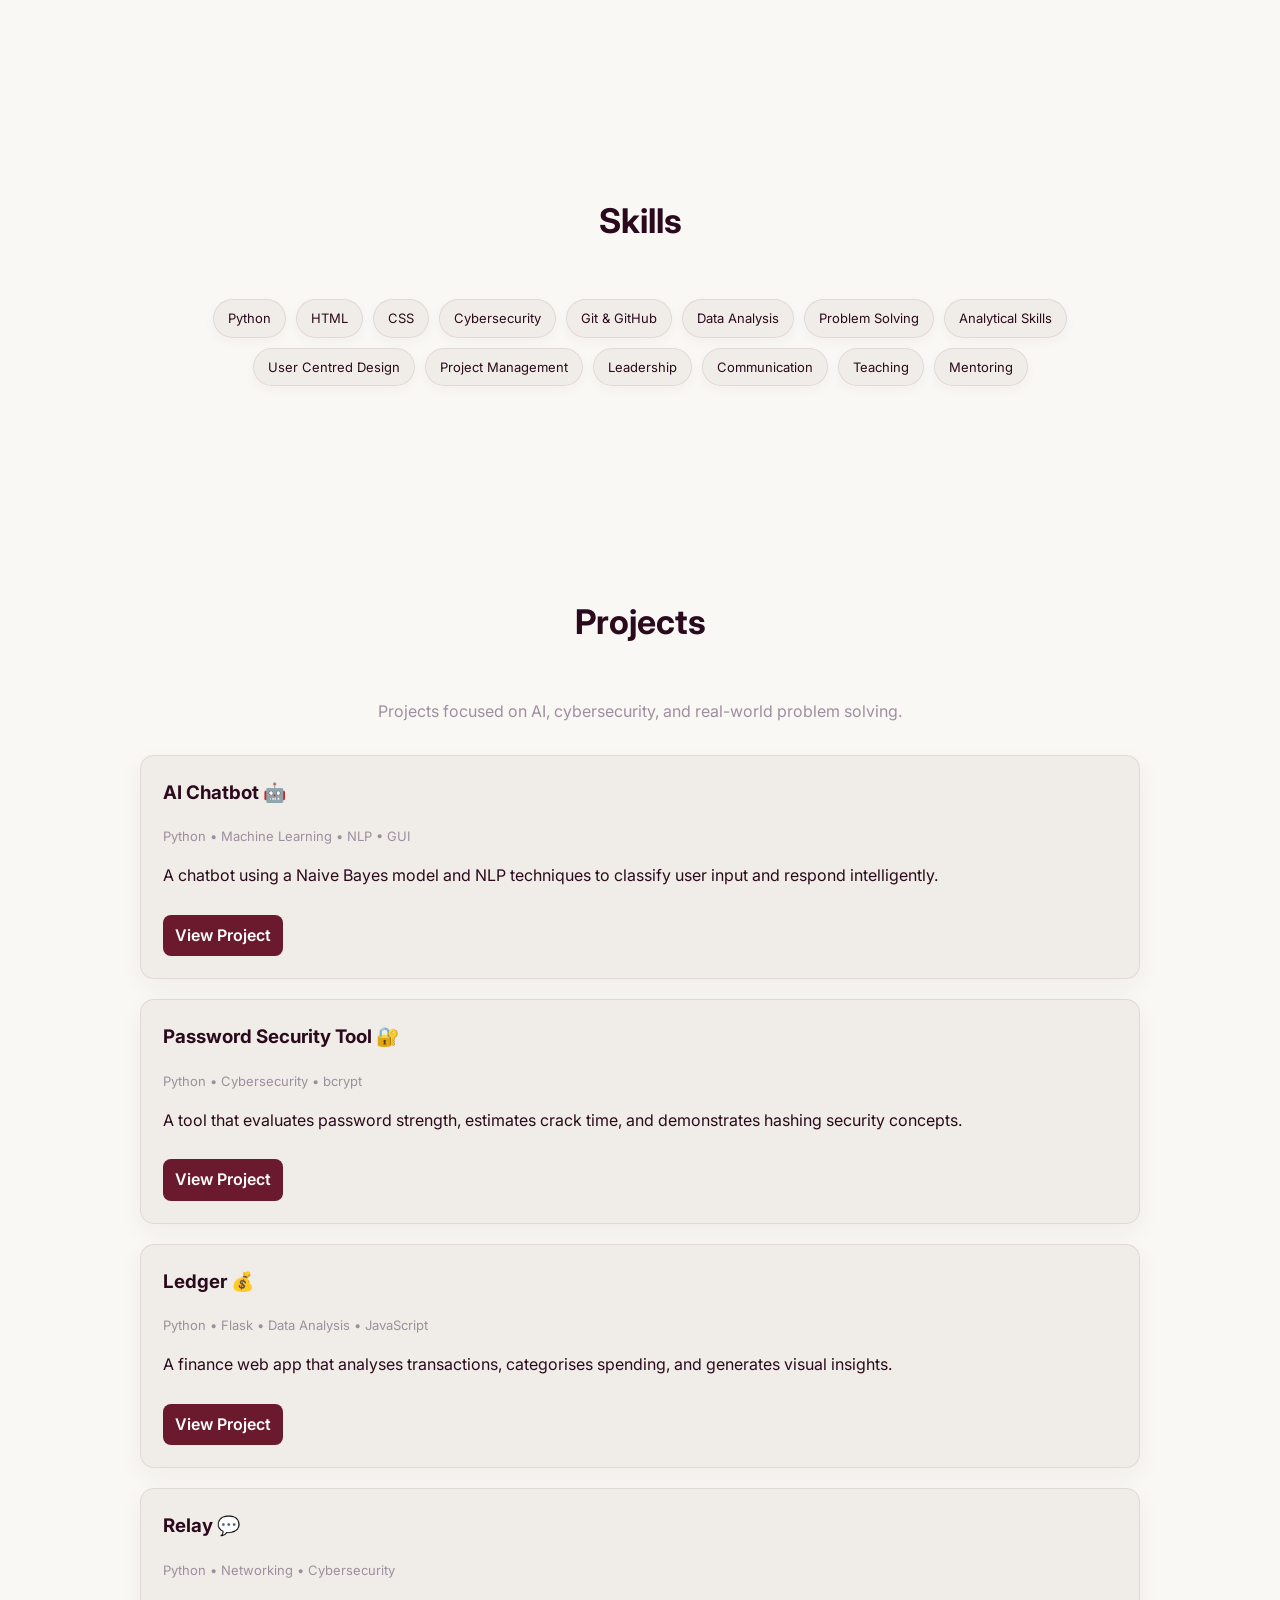
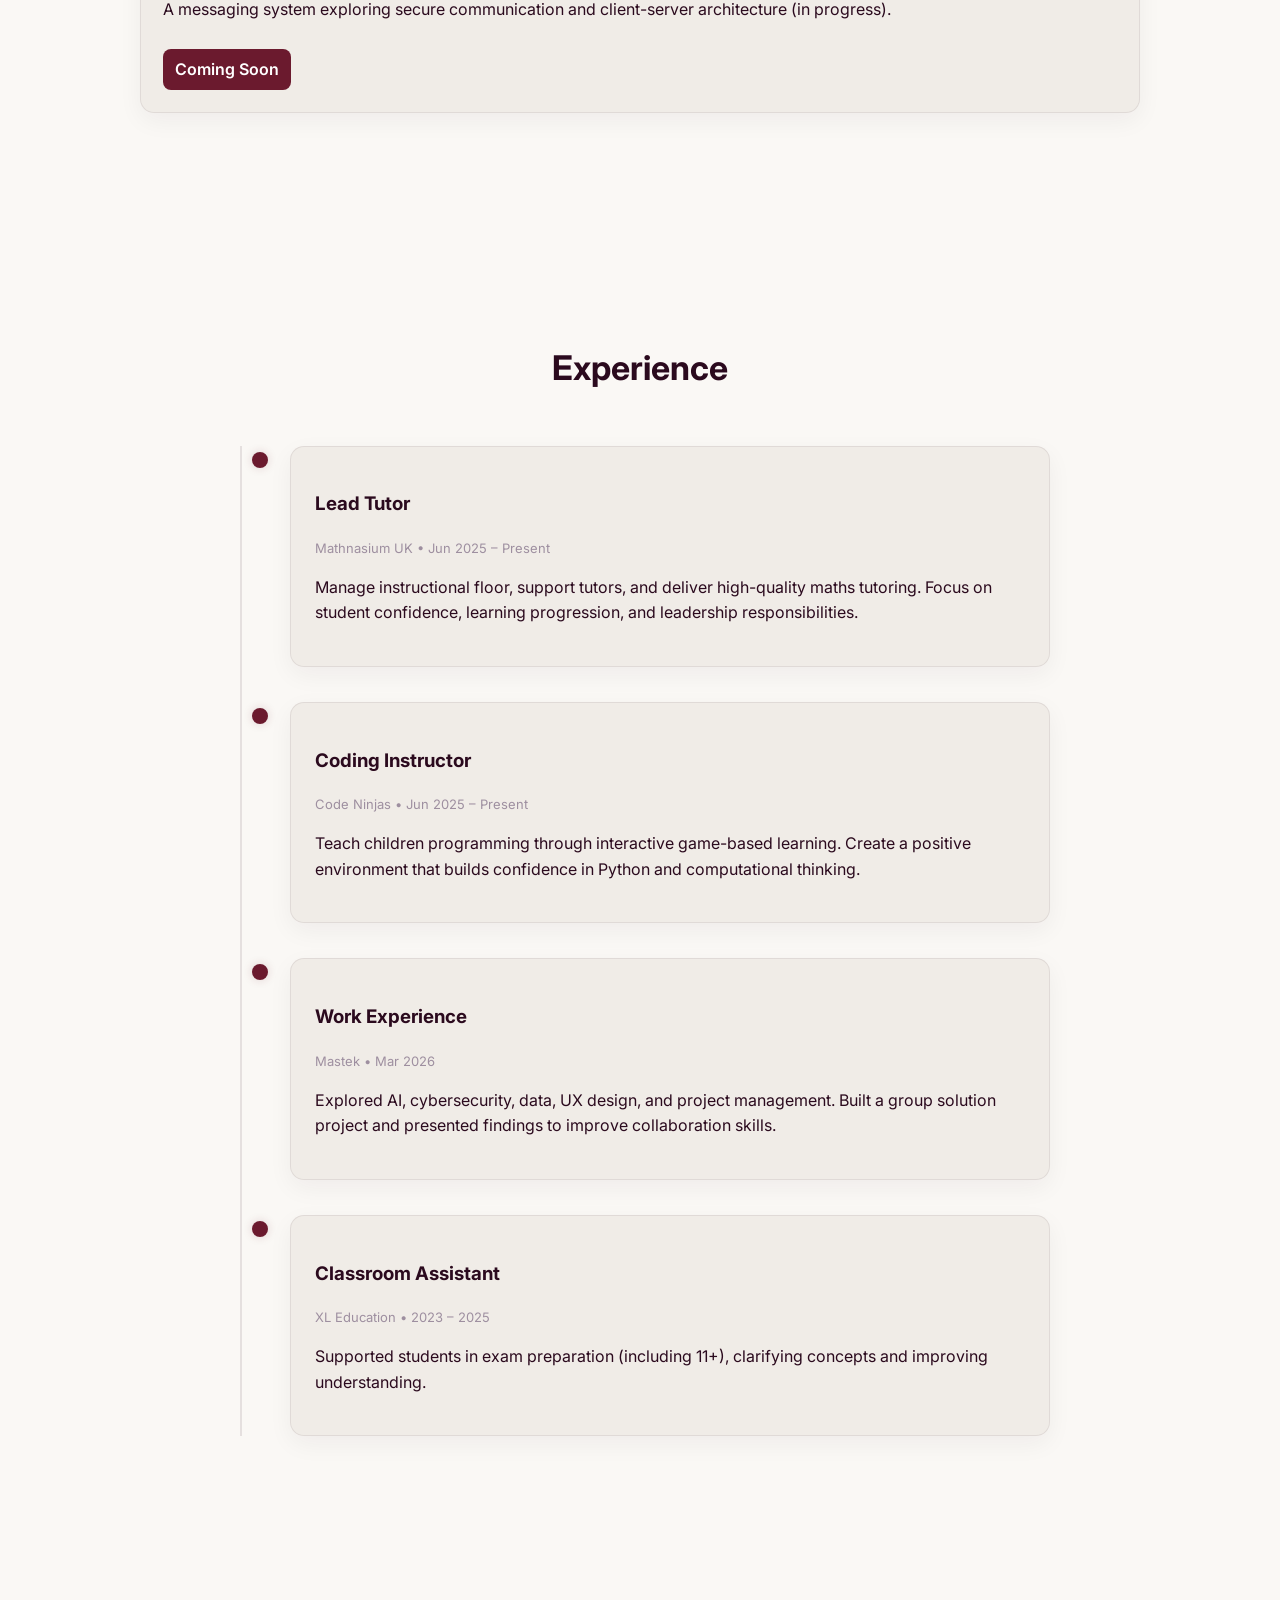
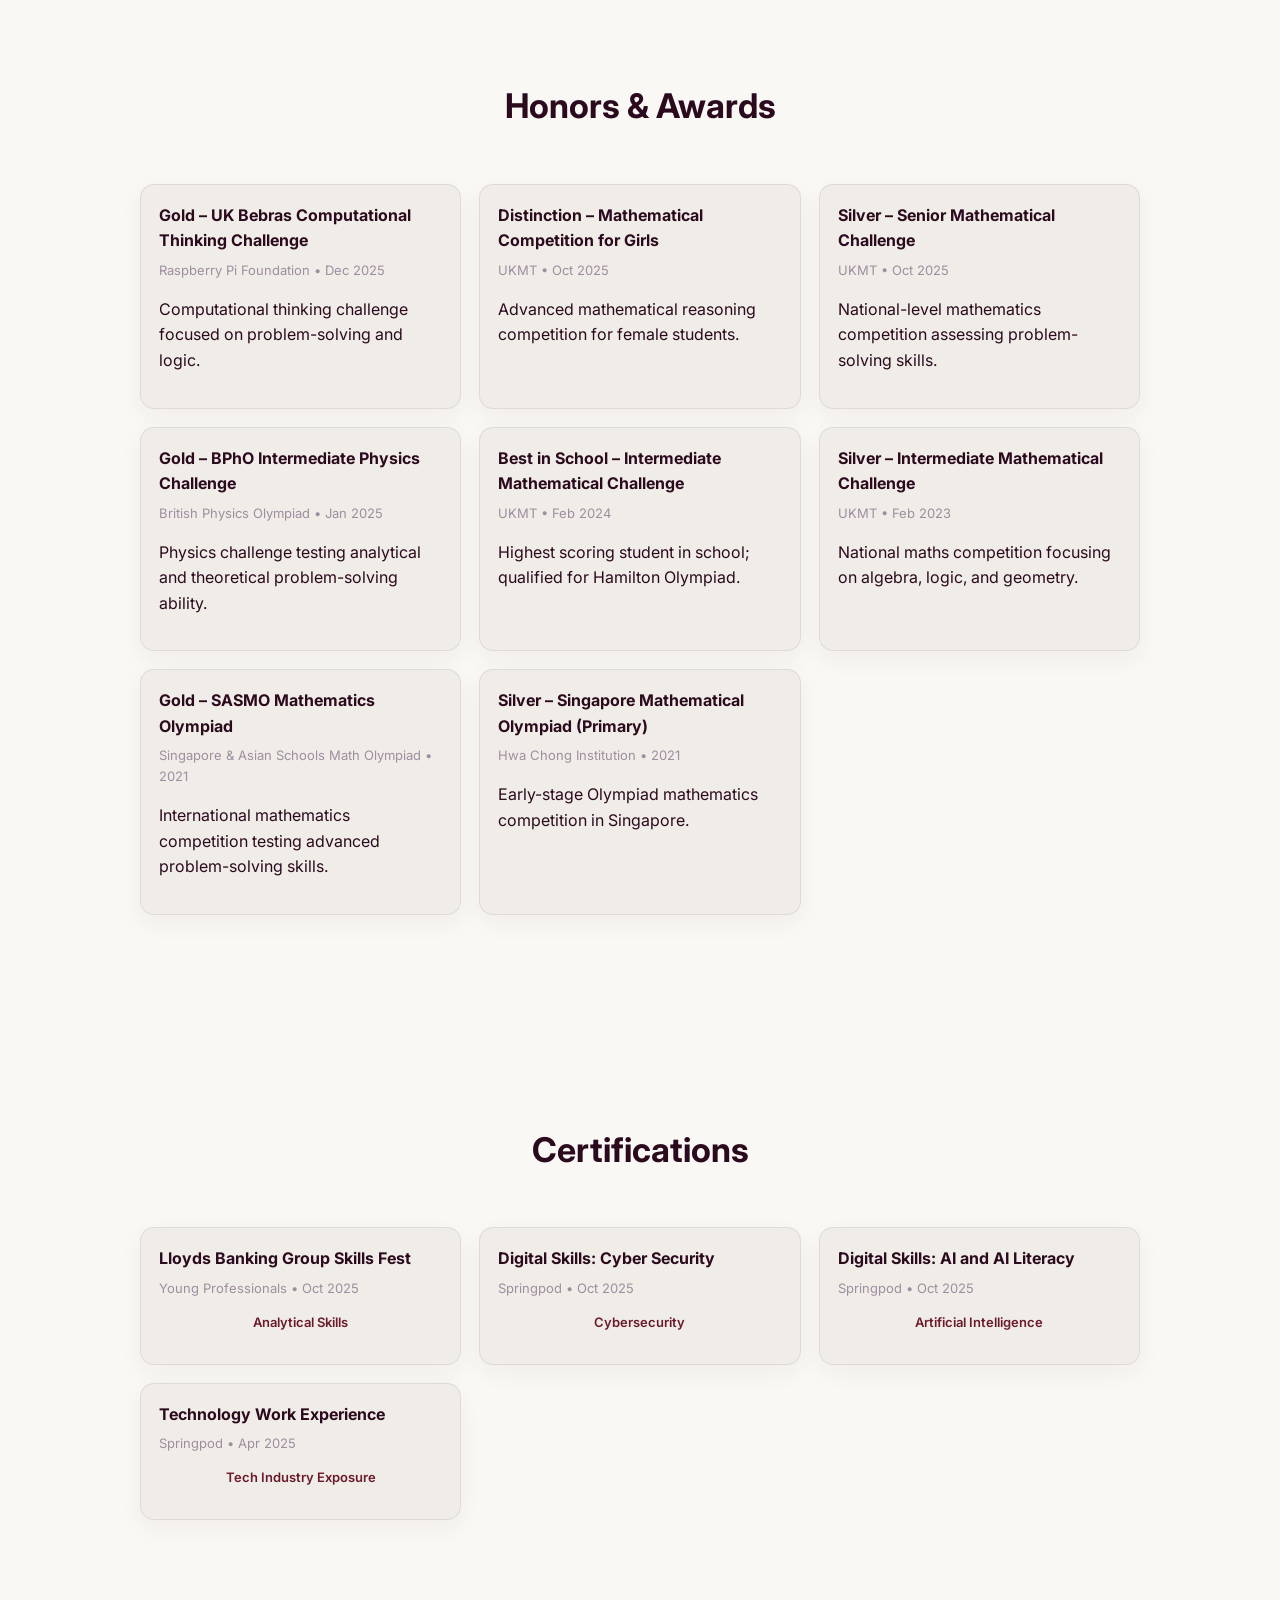
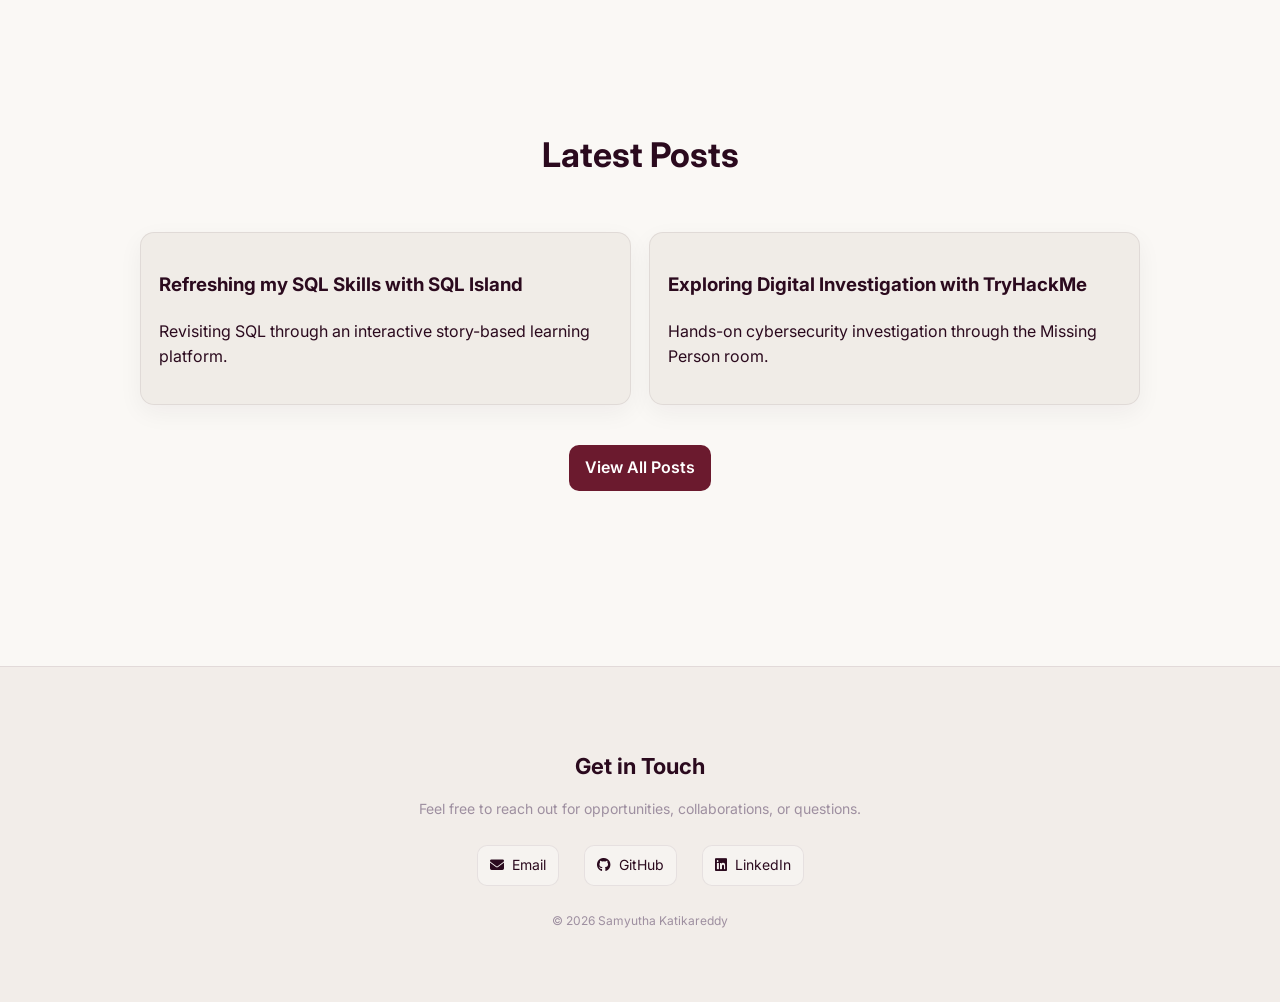
==== commit 8b6abc6f: "Insert contact details into footer" ====
--- a/index.html
+++ b/index.html
@@ -4,6 +4,7 @@
   <meta charset="UTF-8">
   <title>Samyutha Katikareddy Portfolio</title>
   <link rel="stylesheet" href="style.css">
+  <link rel="stylesheet" href="https://cdnjs.cloudflare.com/ajax/libs/font-awesome/6.5.0/css/all.min.css">
   <link href="https://fonts.googleapis.com/css2?family=Quicksand:wght@500;600;700&display=swap" rel="stylesheet">
 </head>
 
@@ -314,7 +315,36 @@
 </section>
 
 
-<footer id="footer"></footer>    
+<footer id="footer" class="footer">
+  <h3 class="footer-title">Get in Touch</h3>
+
+  <p class="footer-sub">
+    Feel free to reach out for opportunities, collaborations, or questions.
+  </p>
+
+  <div class="contact-links">
+
+    <a href="mailto:samyutha.katikareddy@gmail.com">
+      <i class="fa-solid fa-envelope"></i> Email
+    </a>
+
+    <a href="https://github.com/samyuthak-projects"
+       target="_blank" rel="noopener noreferrer">
+      <i class="fa-brands fa-github"></i> GitHub
+    </a>
+
+    <a href="https://www.linkedin.com/in/samyutha-katikareddy-bbb894373/"
+       target="_blank" rel="noopener noreferrer">
+      <i class="fa-brands fa-linkedin"></i> LinkedIn
+    </a>
+
+  </div>
+
+  <p class="footer-bottom">
+    © 2026 Samyutha Katikareddy
+  </p>
+
+</footer>    
 
 </body>
 </html>
--- a/style.css
+++ b/style.css
@@ -405,3 +405,57 @@
   margin-top: 35px;
 }
 
+/* FOOTER */
+.footer {
+  text-align: center;
+  padding: 60px 20px;
+  margin-top: 80px;
+  border-top: 1px solid var(--border);
+  background: rgba(240, 235, 230, 0.78);
+}
+
+.footer-title {
+  font-size: 22px;
+  margin-bottom: 10px;
+  color: var(--text);
+}
+
+.footer-sub {
+  color: var(--muted);
+  font-size: 14px;
+  margin-bottom: 25px;
+}
+
+.contact-links {
+  display: flex;
+  justify-content: center;
+  gap: 25px;
+  flex-wrap: wrap;
+  margin-bottom: 25px;
+}
+
+.contact-links a {
+  display: inline-flex;
+  align-items: center;
+  gap: 8px;
+  color: var(--text);
+  text-decoration: none;
+  font-size: 14px;
+  padding: 8px 12px;
+  border: 1px solid var(--border);
+  border-radius: 10px;
+  transition: 0.2s;
+  background: rgba(255, 255, 255, 0.35);
+}
+
+.contact-links a:hover {
+  border-color: var(--accent);
+  color: var(--accent);
+  transform: translateY(-2px);
+}
+
+.footer-bottom {
+  font-size: 12px;
+  color: var(--muted);
+}
+
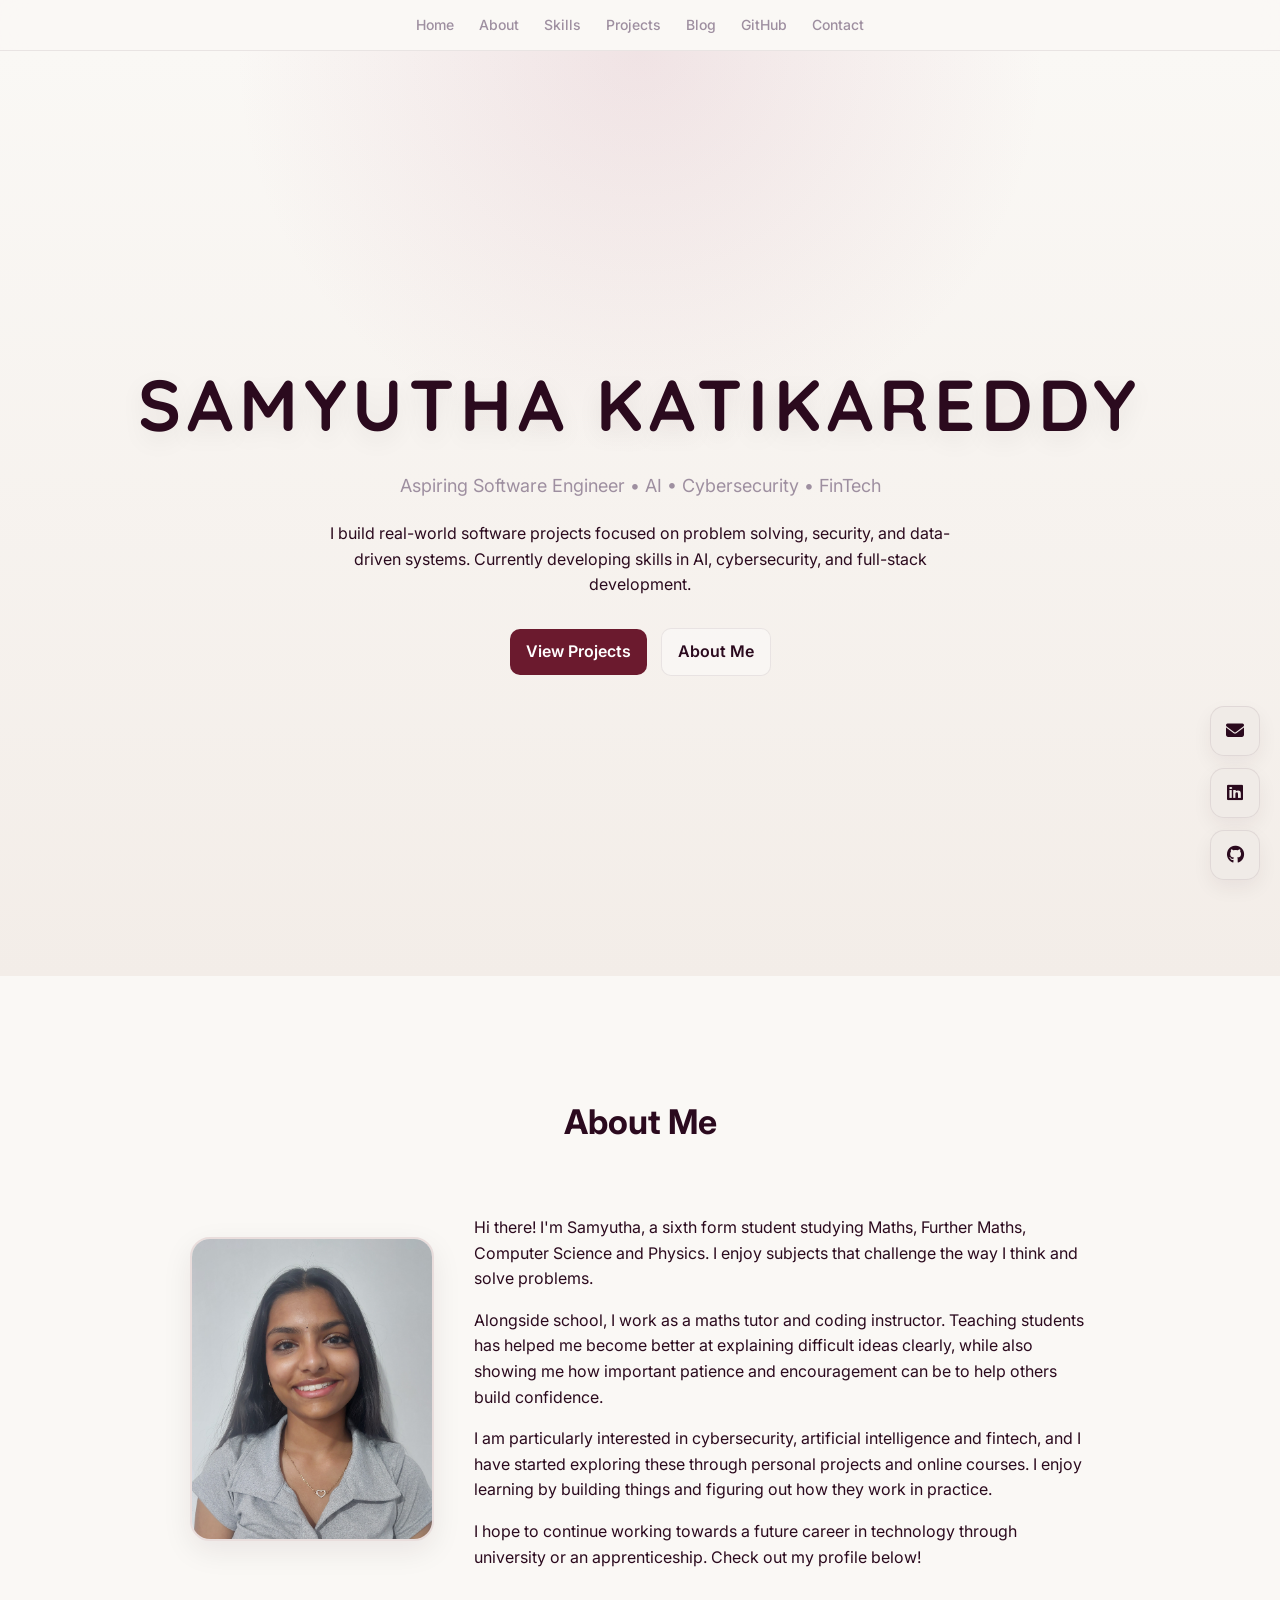
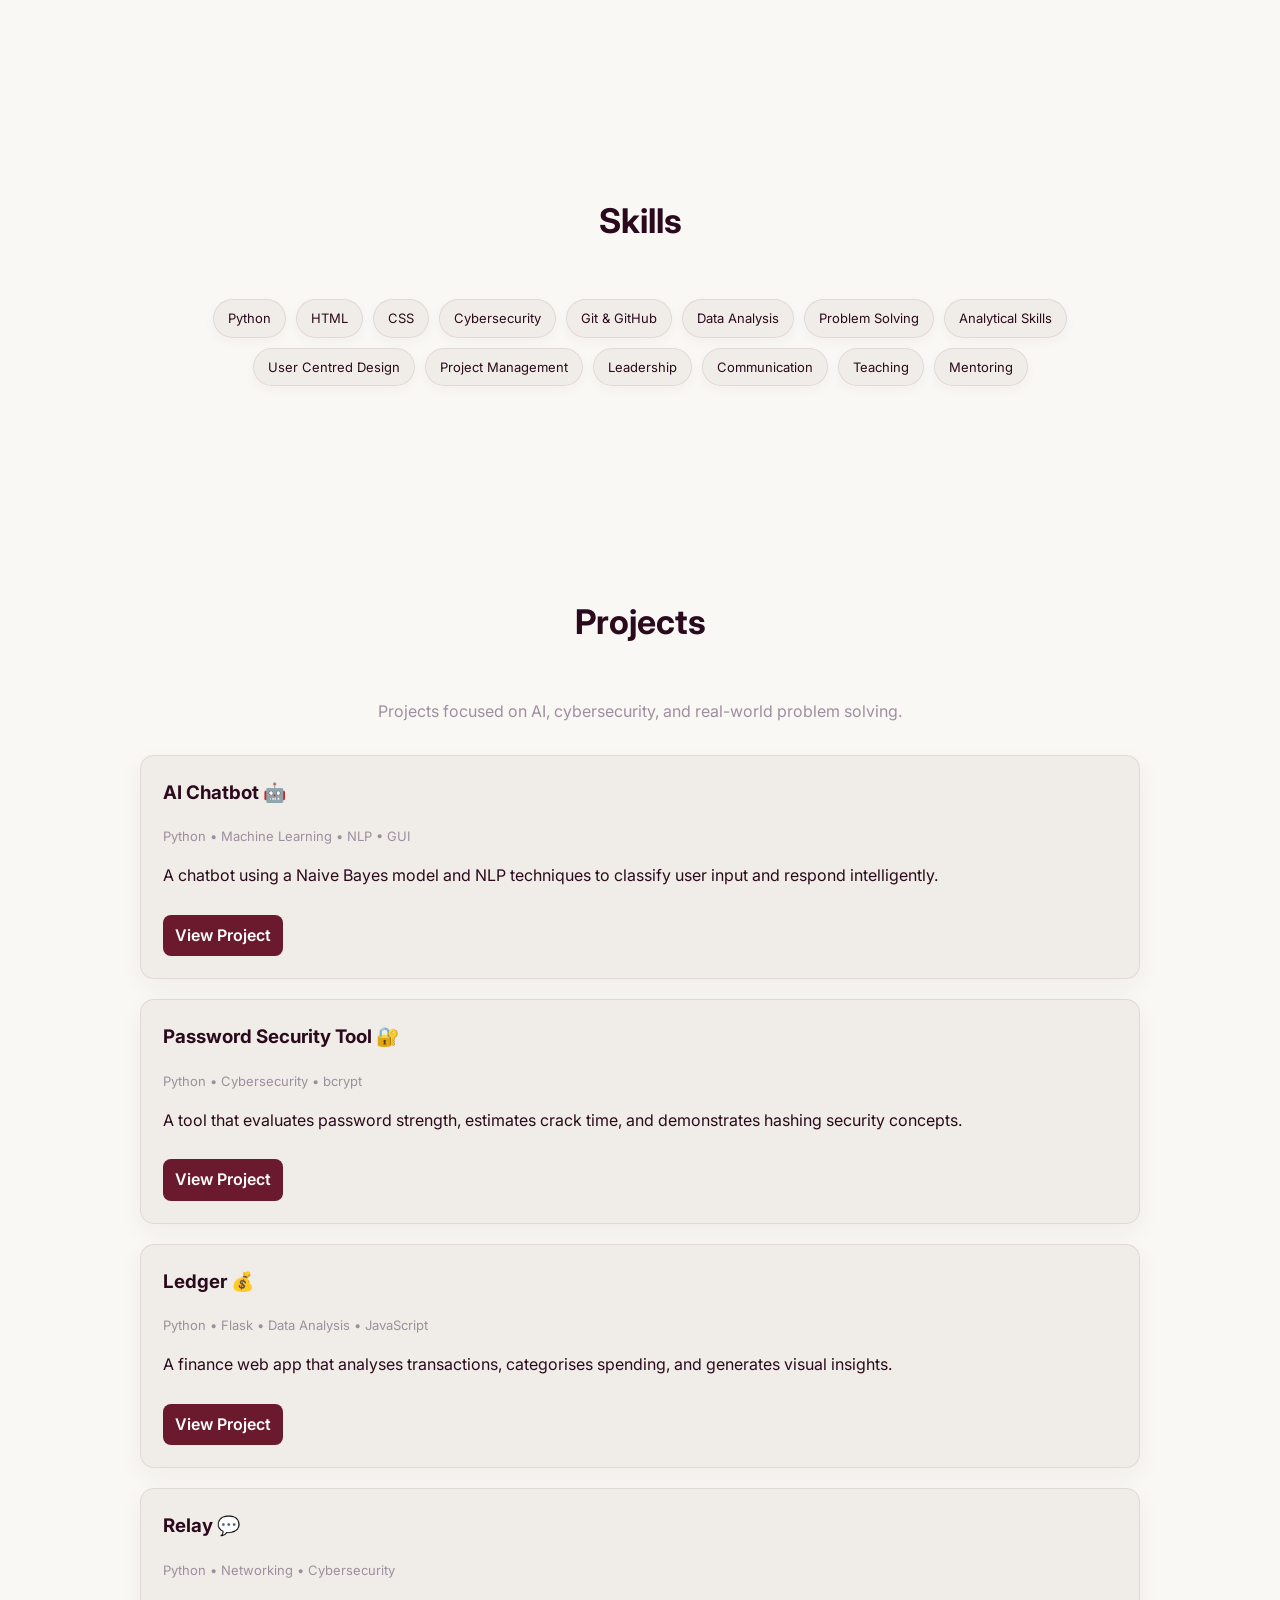
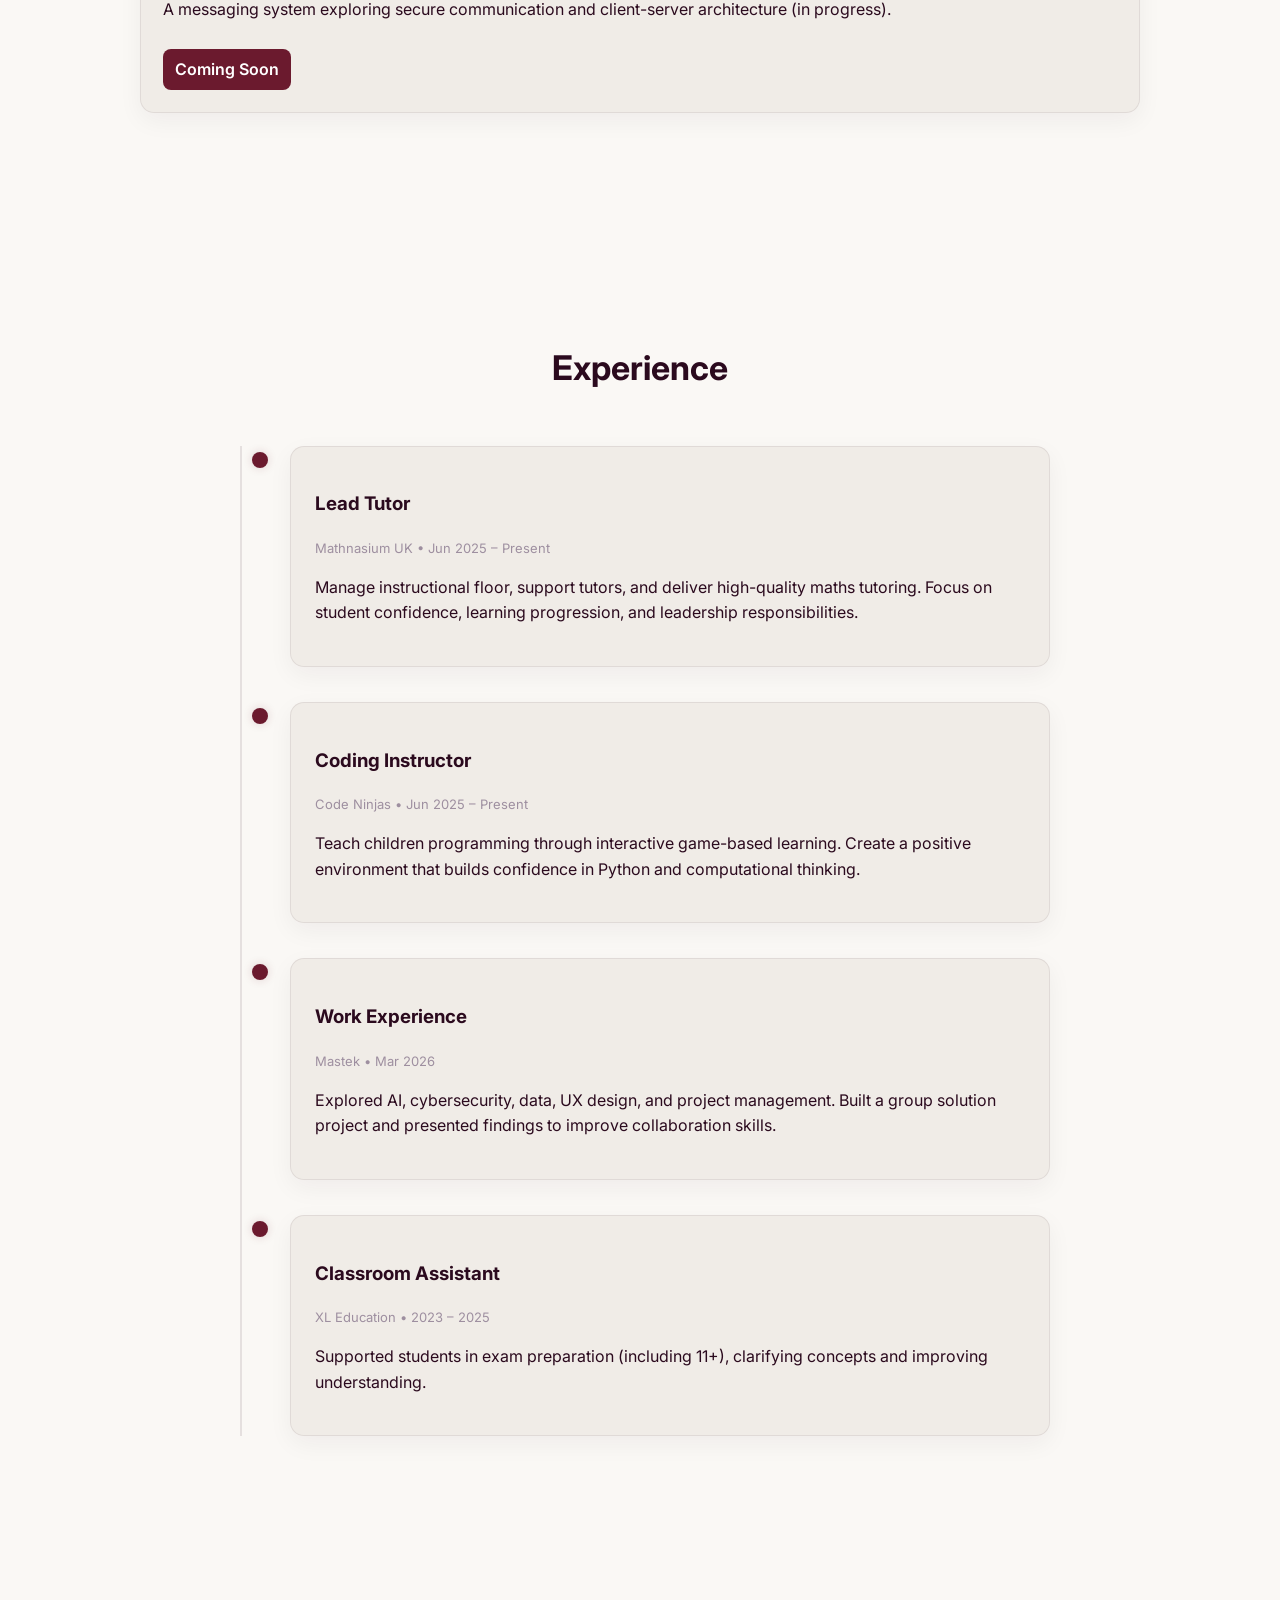
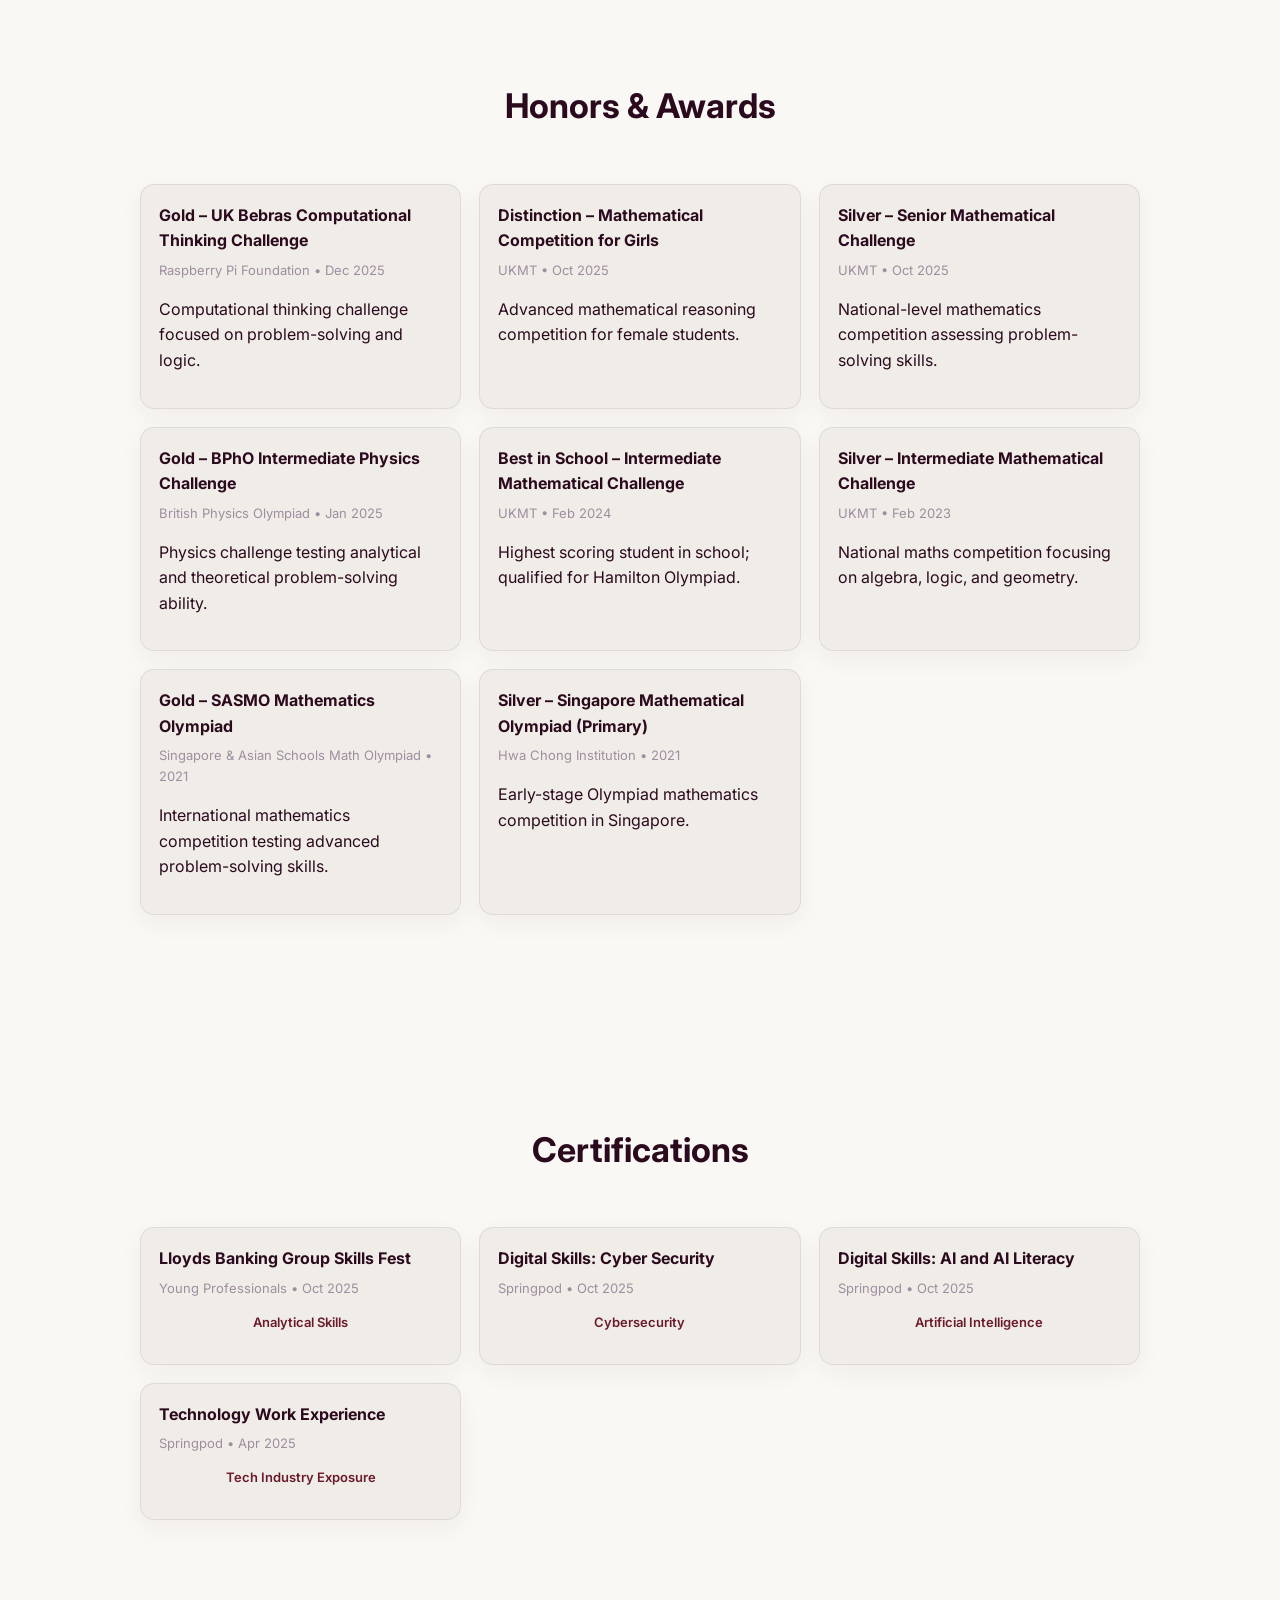
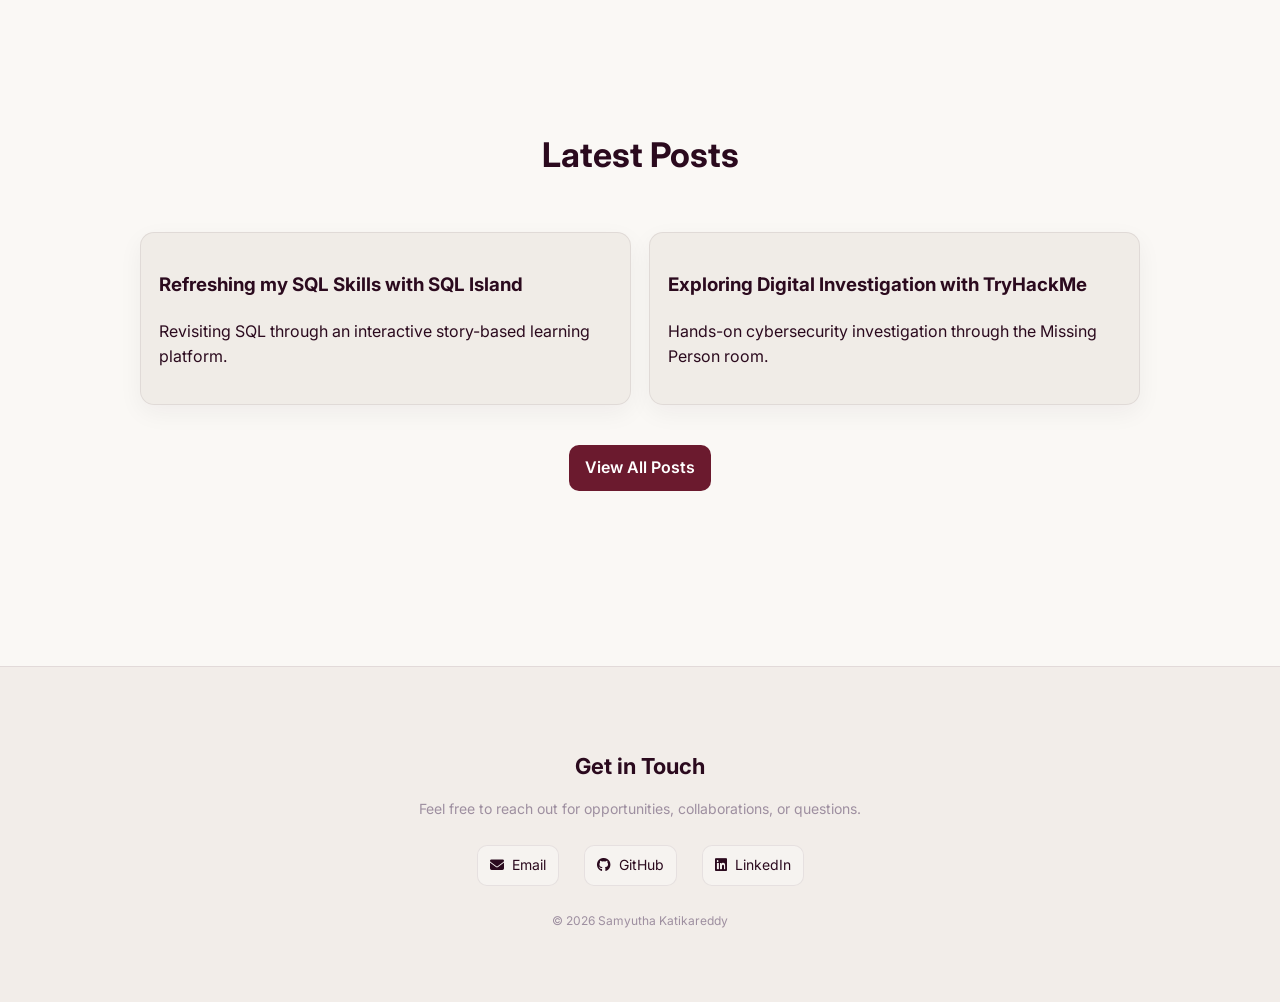
==== commit 1160b5b8: "Enhance with floating contact" ====
--- a/index.html
+++ b/index.html
@@ -9,6 +9,34 @@
 </head>
 
 <body>
+
+<!-- FLOATING CONTACT -->
+<div class="floating-contact">
+  <details class="email-menu">
+    <summary title="Email me">
+      <i class="fa-solid fa-envelope"></i>
+    </summary>
+
+    <div class="email-options">
+      <a href="mailto:samyutha.katikareddy@gmail.com">
+        <i class="fa-solid fa-paper-plane"></i> Send Email
+      </a>
+
+      <div class="copy-box">
+        <i class="fa-regular fa-copy"></i>
+        <span>samyutha.katikareddy@gmail.com</span>
+      </div>
+    </div>
+  </details>
+
+  <a href="https://www.linkedin.com/in/samyutha-katikareddy-bbb894373/" target="_blank" rel="noopener noreferrer" title="LinkedIn">
+    <i class="fa-brands fa-linkedin"></i>
+  </a>
+
+  <a href="https://github.com/samyuthak-projects" target="_blank" rel="noopener noreferrer" title="GitHub">
+    <i class="fa-brands fa-github"></i>
+  </a>
+</div>
 
 <!-- NAVIGATION -->
 <nav>
--- a/style.css
+++ b/style.css
@@ -459,3 +459,101 @@
   color: var(--muted);
 }
 
+/* FLOATING CONTACT */
+.floating-contact {
+  position: fixed;
+  right: 20px;
+  bottom: 20px;
+  display: flex;
+  flex-direction: column;
+  gap: 12px;
+  z-index: 999;
+}
+
+.floating-contact a,
+.email-menu > summary {
+  width: 48px;
+  height: 48px;
+  background: rgba(240, 235, 230, 0.96);
+  border: 1px solid var(--border);
+  border-radius: 14px;
+  display: flex;
+  align-items: center;
+  justify-content: center;
+  color: var(--text);
+  font-size: 18px;
+  text-decoration: none;
+  transition: 0.25s ease;
+  backdrop-filter: blur(10px);
+  cursor: pointer;
+  list-style: none;
+  box-shadow: 0 8px 20px rgba(43, 10, 30, 0.06);
+}
+
+.floating-contact a:hover,
+.email-menu > summary:hover {
+  transform: translateY(-3px) scale(1.05);
+  border-color: rgba(107, 26, 46, 0.22);
+  color: var(--accent);
+  box-shadow: 0 10px 25px rgba(107, 26, 46, 0.12);
+}
+
+.email-menu {
+  position: relative;
+}
+
+.email-menu > summary::-webkit-details-marker {
+  display: none;
+}
+
+.email-options {
+  position: absolute;
+  right: 60px;
+  bottom: 0;
+  width: 190px;
+  padding: 14px;
+  background: var(--surface);
+  border: 1px solid rgba(0, 0, 0, 0.08);
+  border-radius: 20px;
+  display: none;
+  flex-direction: column;
+  gap: 12px;
+  box-shadow: 0 10px 30px rgba(0, 0, 0, 0.08);
+}
+
+.email-menu[open] .email-options,
+.email-menu:hover .email-options {
+  display: flex;
+}
+
+.email-options a,
+.copy-box {
+  width: 100%;
+  box-sizing: border-box;
+  padding: 12px 14px;
+  border-radius: 14px;
+  display: flex;
+  align-items: center;
+  gap: 12px;
+  background: rgba(255, 255, 255, 0.45);
+  border: 1px solid rgba(0, 0, 0, 0.06);
+  color: var(--text);
+  text-decoration: none;
+  transition: 0.2s;
+  font-size: 13px;
+}
+
+.email-options a:hover {
+  transform: translateX(-2px);
+  border-color: var(--accent);
+  color: var(--accent);
+}
+
+.copy-box {
+  line-height: 1.5;
+}
+
+.copy-box span {
+  word-break: break-word;
+}
+
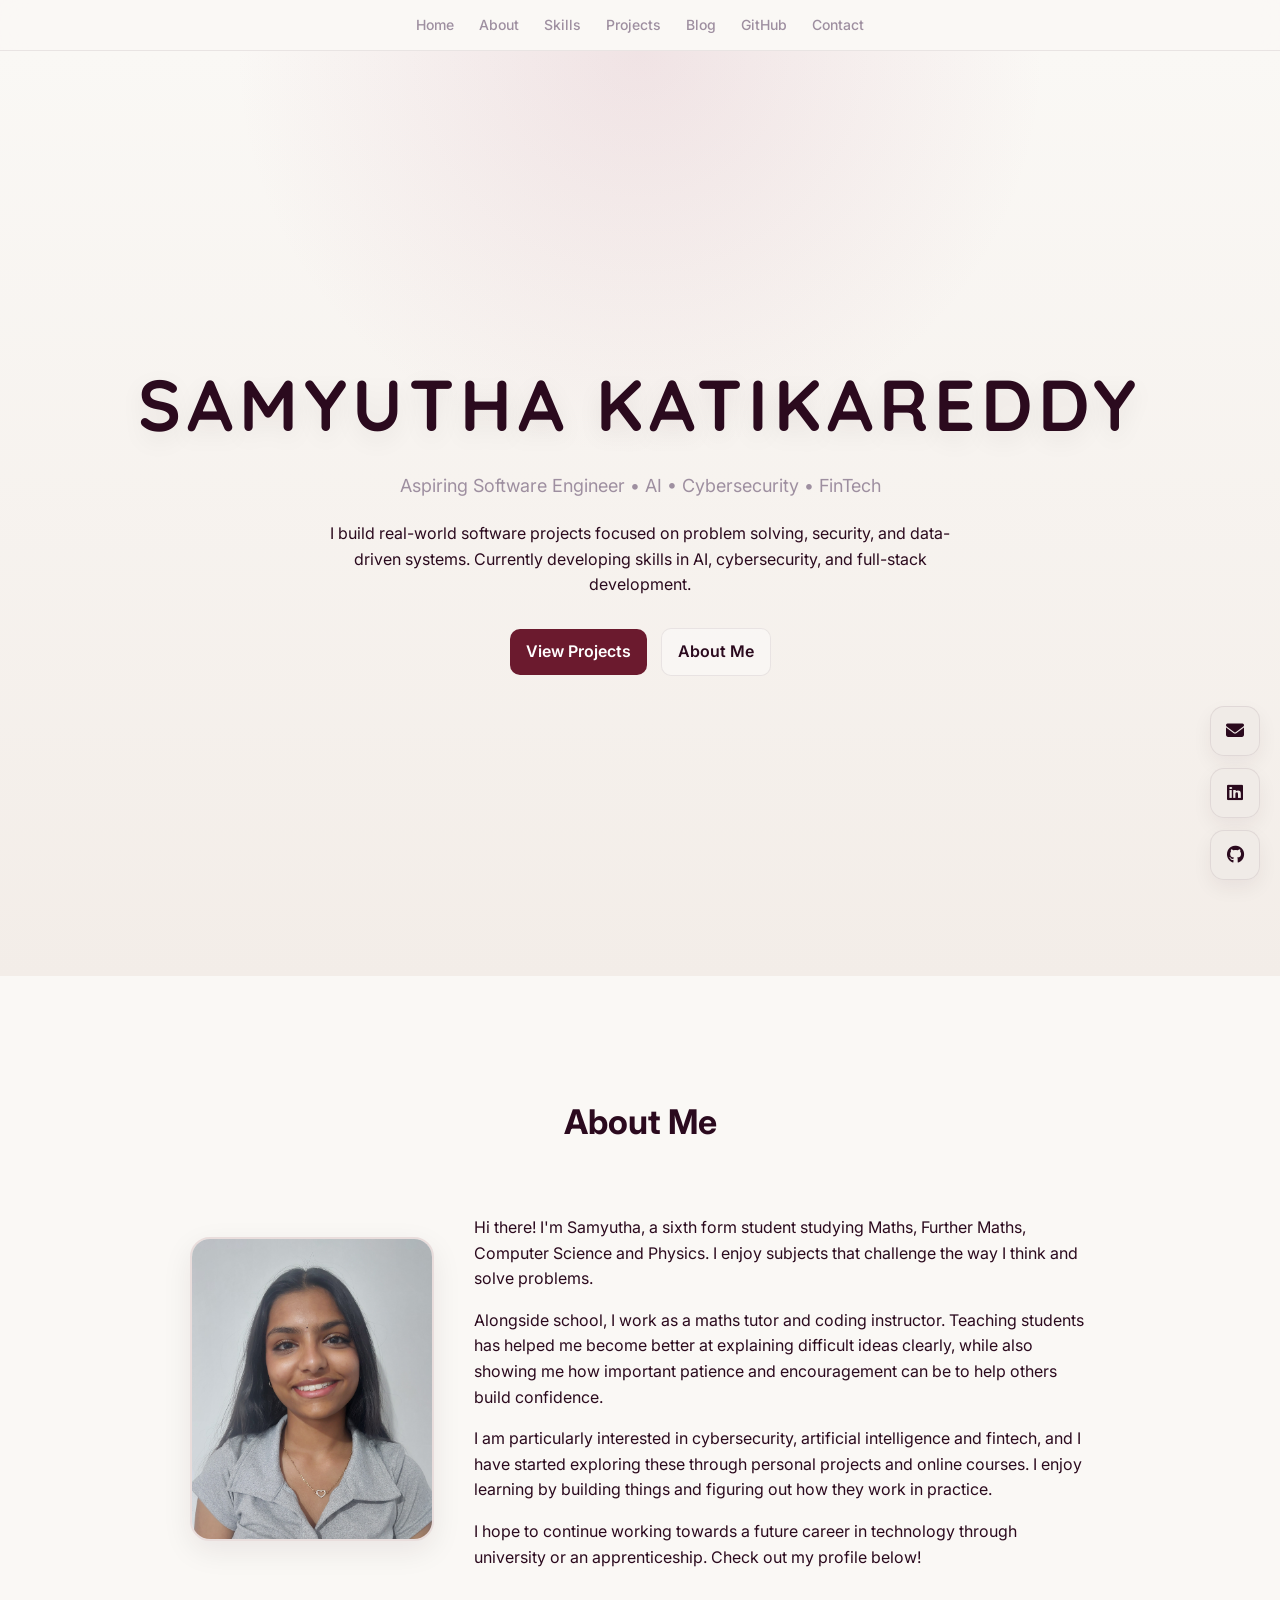
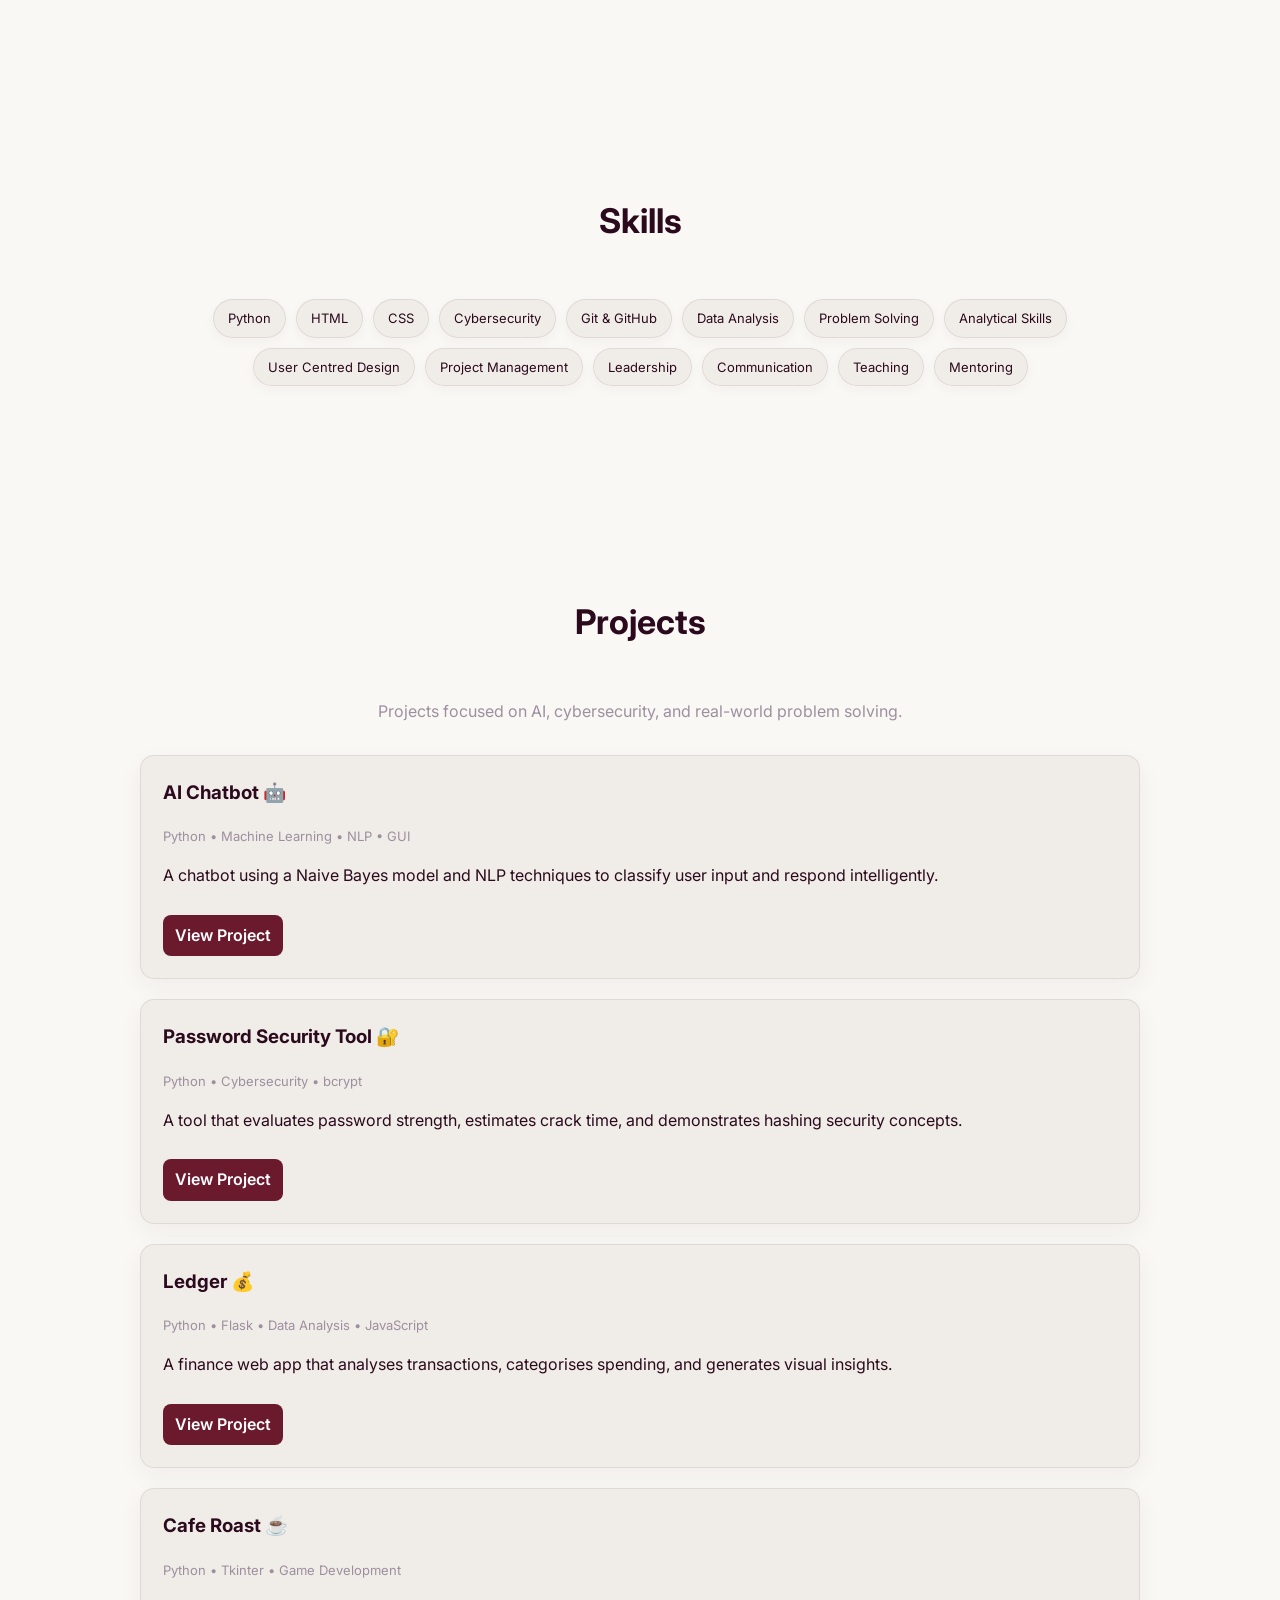
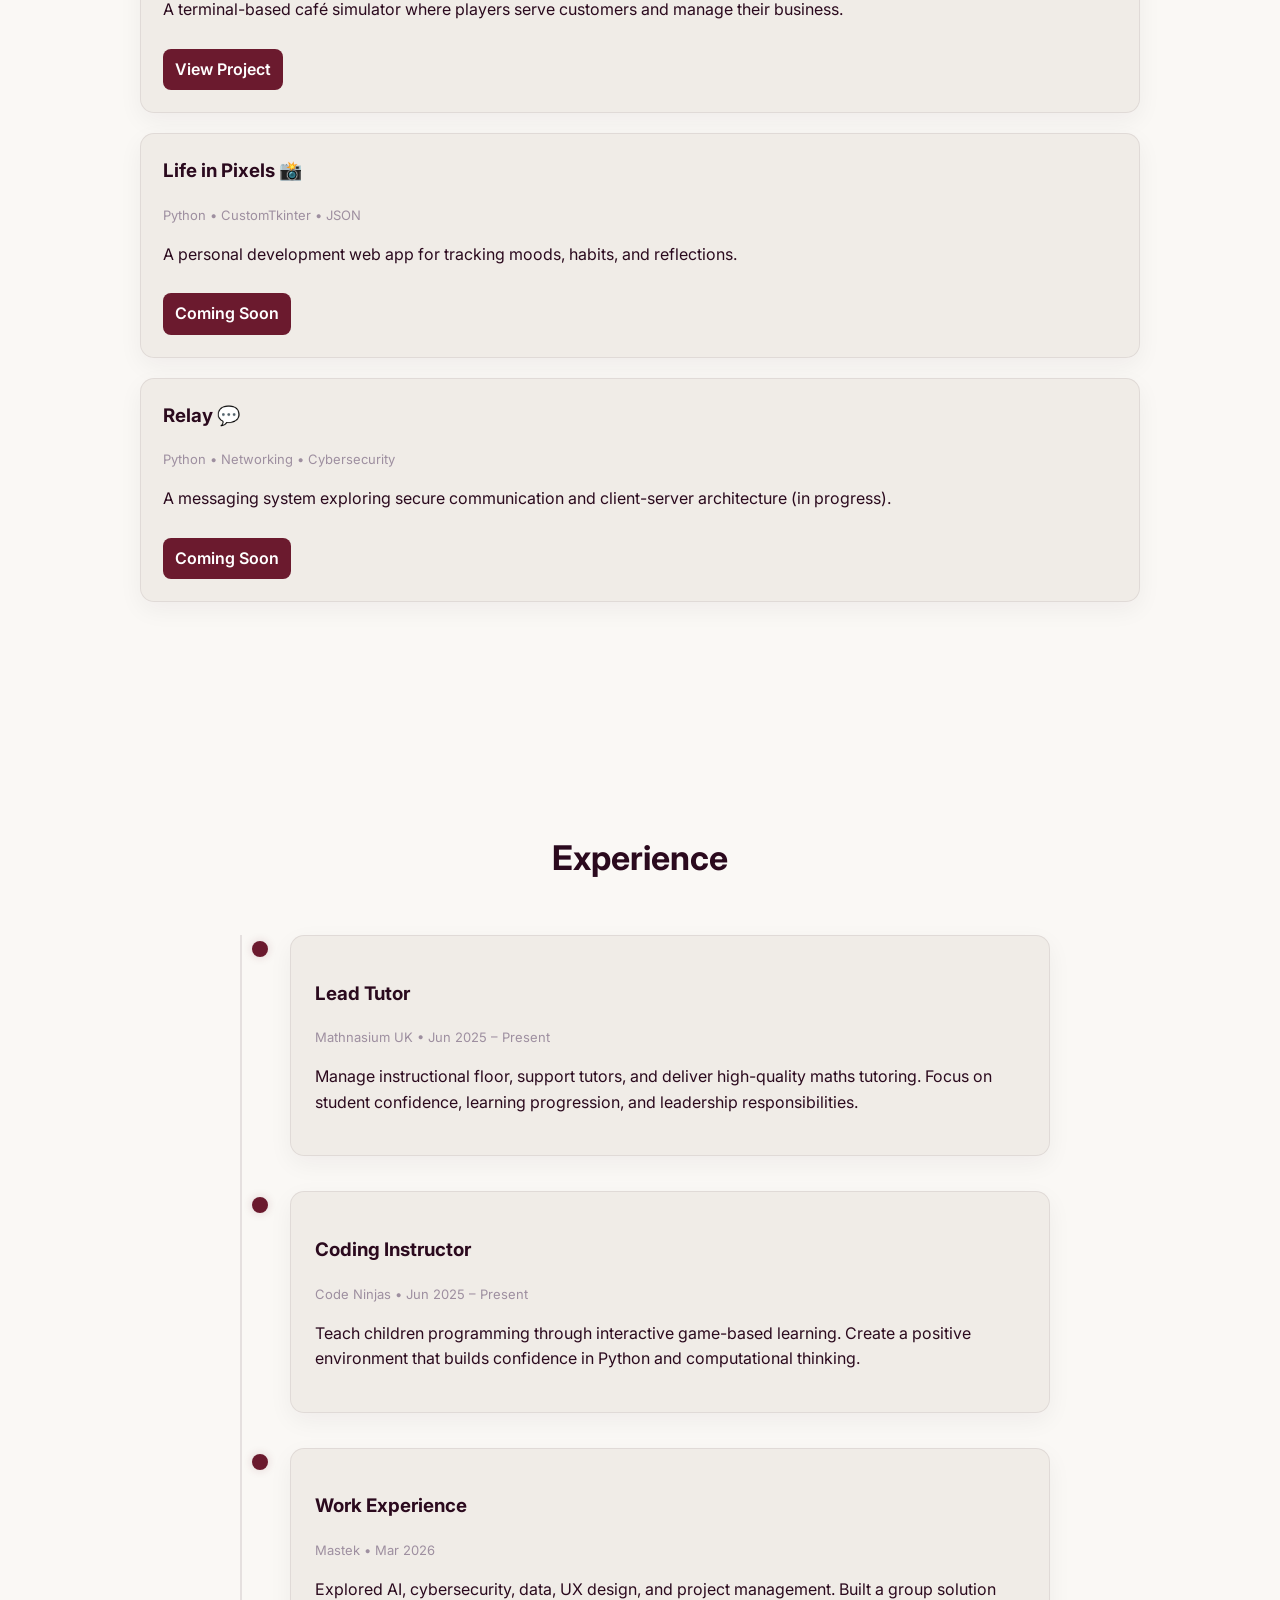
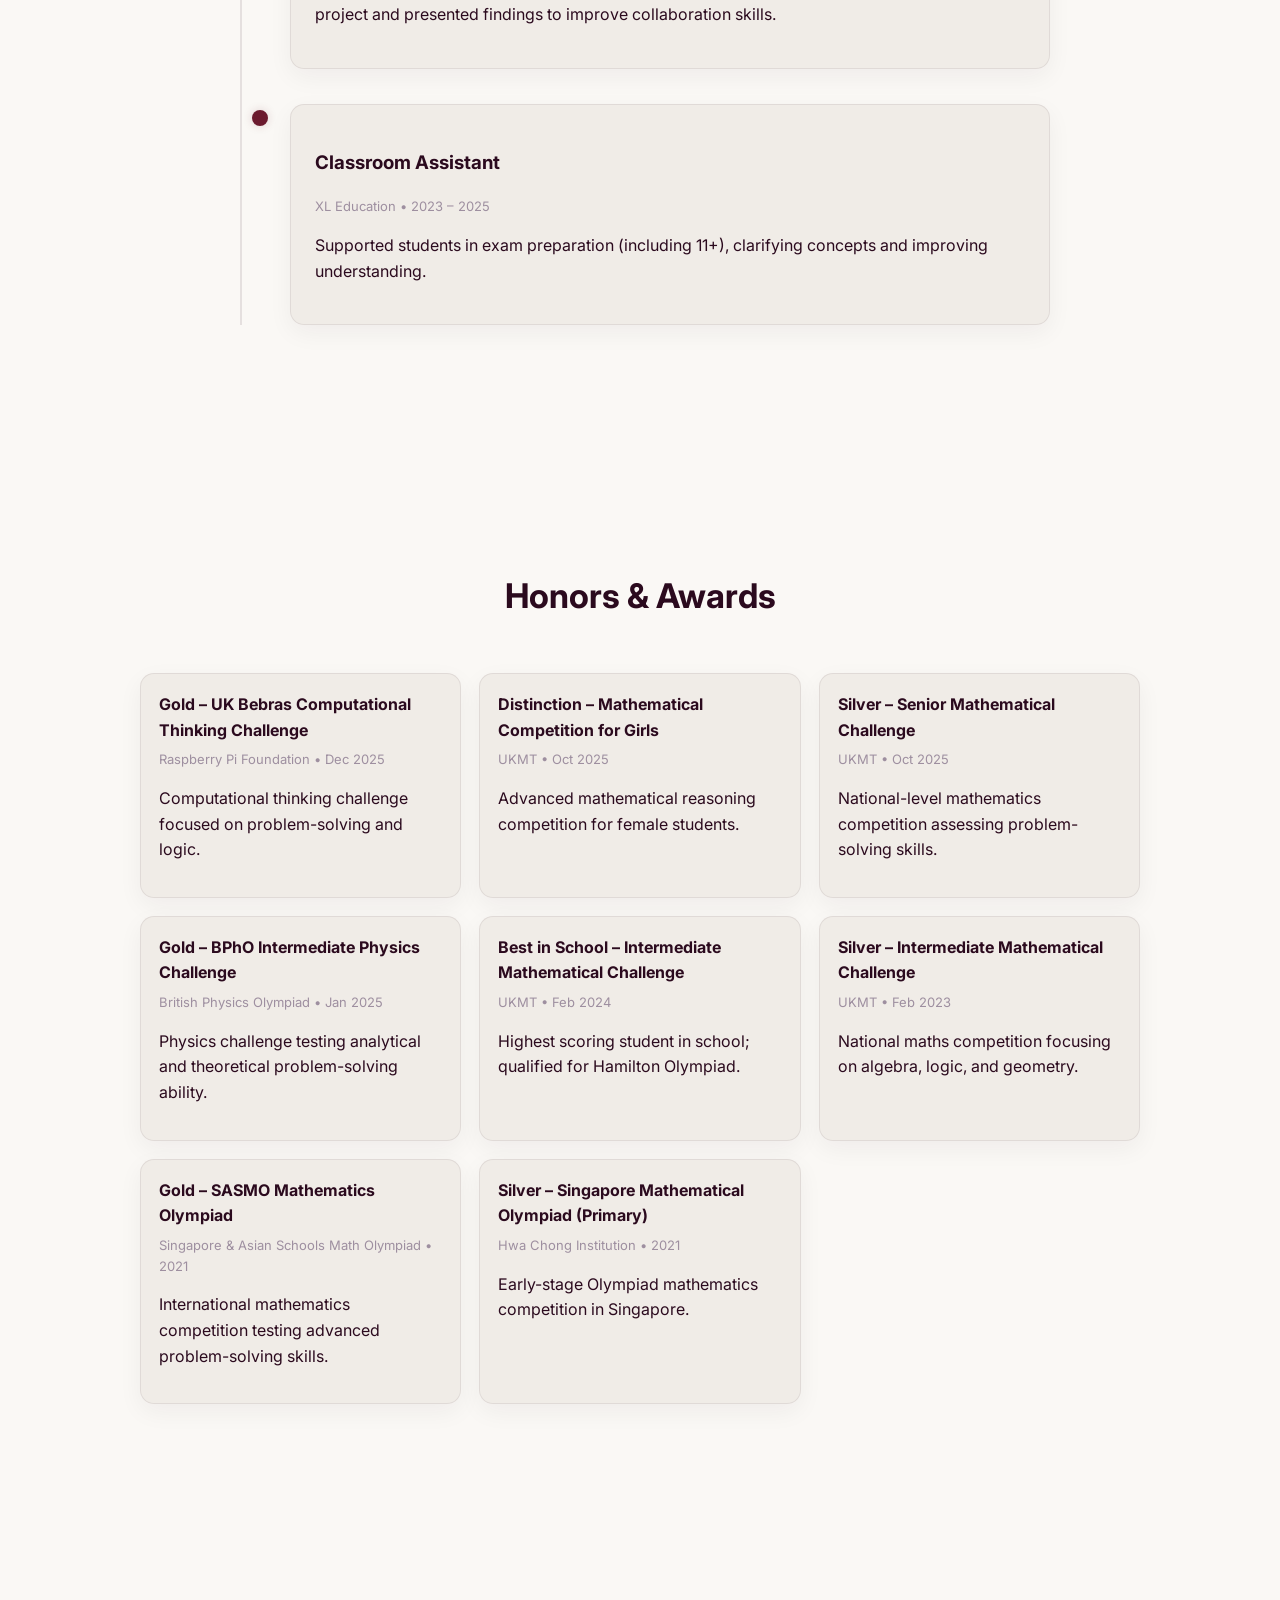
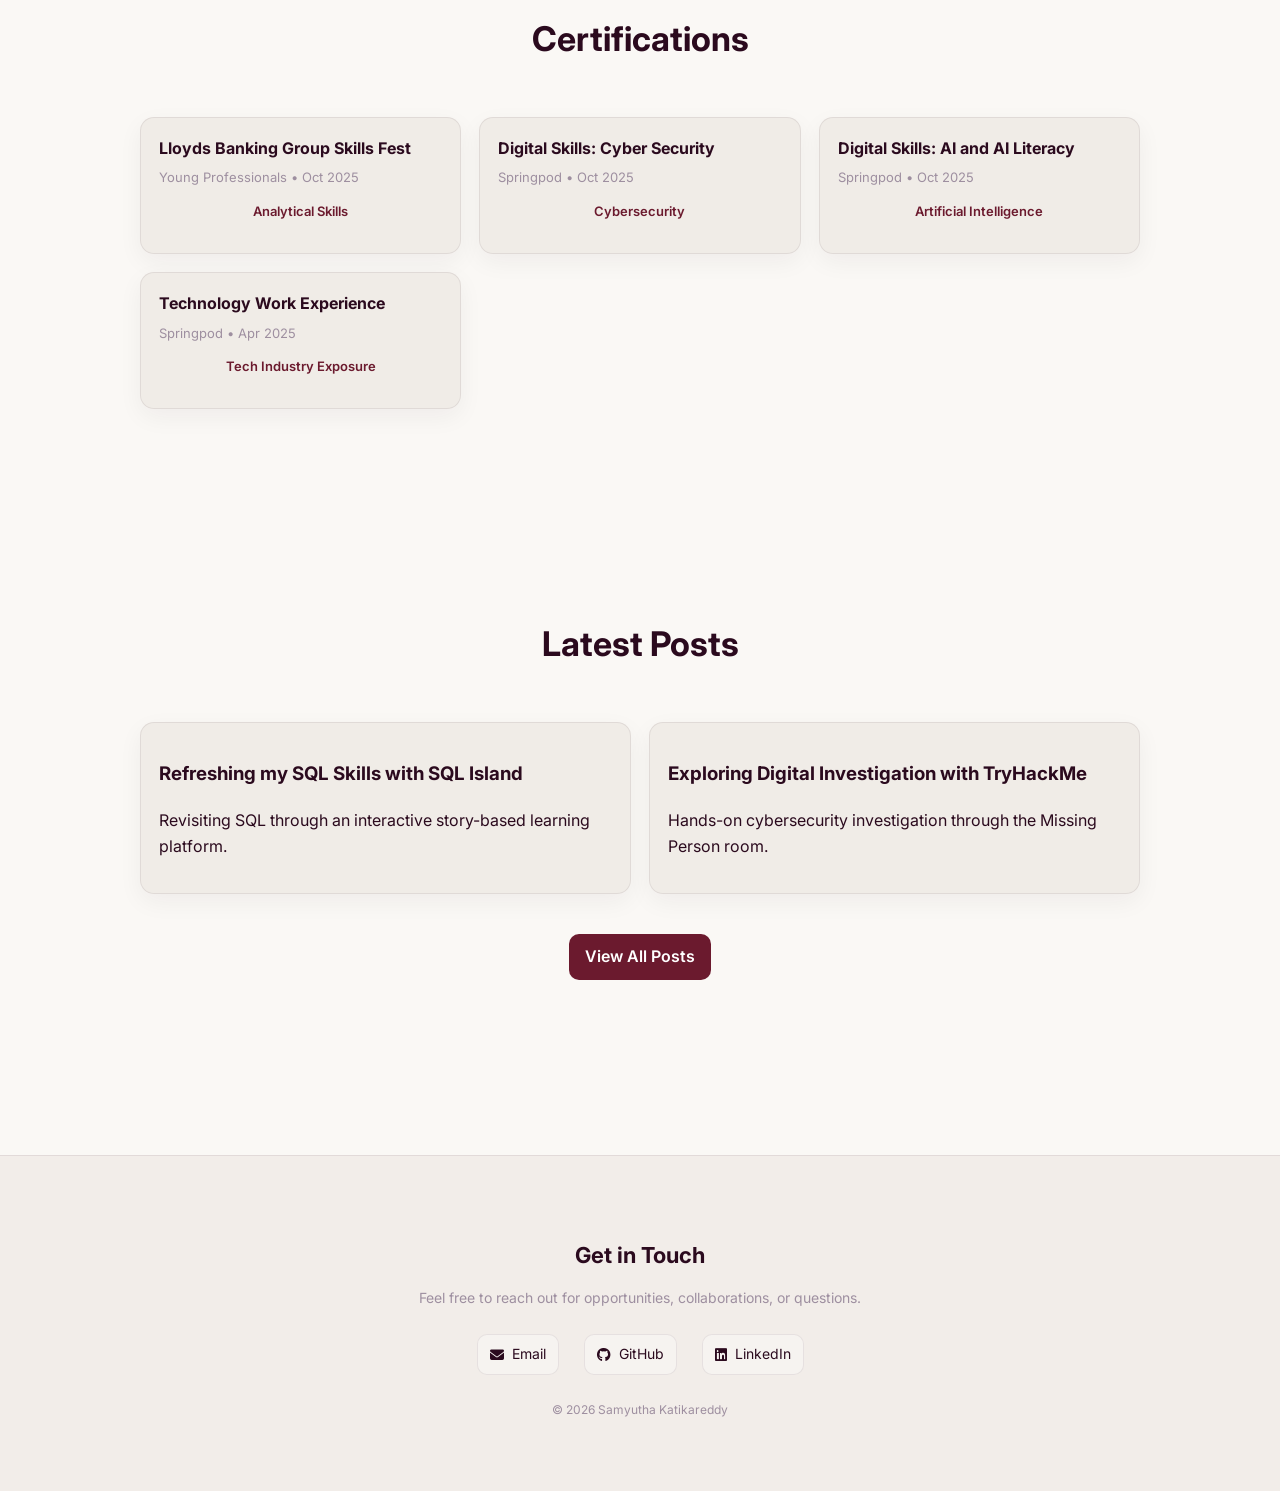
==== commit 50807902: "Update projects section" ====
--- a/index.html
+++ b/index.html
@@ -137,7 +137,7 @@
     <p>
       A chatbot using a Naive Bayes model and NLP techniques to classify user input and respond intelligently.
     </p>
-    <a href="https://github.com/samyuthak-projects/ai-chatbot">View Project</a>
+    <a href="https://github.com/samyuthak-projects/ai-chatbot" target="_blank" rel="noopener noreferrer">View Project</a>
   </div>
 
   <div class="project">
@@ -146,7 +146,7 @@
     <p>
       A tool that evaluates password strength, estimates crack time, and demonstrates hashing security concepts.
     </p>
-    <a href="https://github.com/samyuthak-projects/password-security-tool">View Project</a>
+    <a href="https://github.com/samyuthak-projects/password-security-tool" target="_blank" rel="noopener noreferrer">View Project</a>
   </div>
 
   <div class="project">
@@ -155,7 +155,25 @@
     <p>
       A finance web app that analyses transactions, categorises spending, and generates visual insights.
     </p>
-    <a href="https://github.com/samyuthak-projects/ledger">View Project</a>
+    <a href="https://github.com/samyuthak-projects/ledger" target="_blank" rel="noopener noreferrer">View Project</a>
+  </div>
+
+  <div class="project">
+    <h3>Cafe Roast ☕</h3>
+    <p class="tags">Python • Tkinter • Game Development</p>
+    <p>
+      A terminal-based café simulator where players serve customers and manage their business.
+    </p>
+    <a href="https://github.com/samyuthak-projects/cafe-roast" target="_blank" rel="noopener noreferrer">View Project</a>
+  </div>
+  
+  <div class="project">
+    <h3>Life in Pixels 📸</h3>
+    <p class="tags">Python • CustomTkinter • JSON</p>
+    <p>
+      A personal development web app for tracking moods, habits, and reflections.
+    </p>
+    <a href="#" target="_blank" rel="noopener noreferrer">Coming Soon</a>
   </div>
 
   <div class="project">
@@ -164,7 +182,7 @@
     <p>
       A messaging system exploring secure communication and client-server architecture (in progress).
     </p>
-    <a href="#">Coming Soon</a>
+    <a href="#" target="_blank" rel="noopener noreferrer">Coming Soon</a>
   </div>
 </section>
 
--- a/style.css
+++ b/style.css
@@ -557,3 +557,14 @@
   word-break: break-word;
 }
 
+/* ANIMATION */
+@keyframes fadeUp {
+  from {
+    opacity: 0;
+    transform: translateY(15px);
+  }
+  to {
+    opacity: 1;
+    transform: translateY(0);
+  }
+}
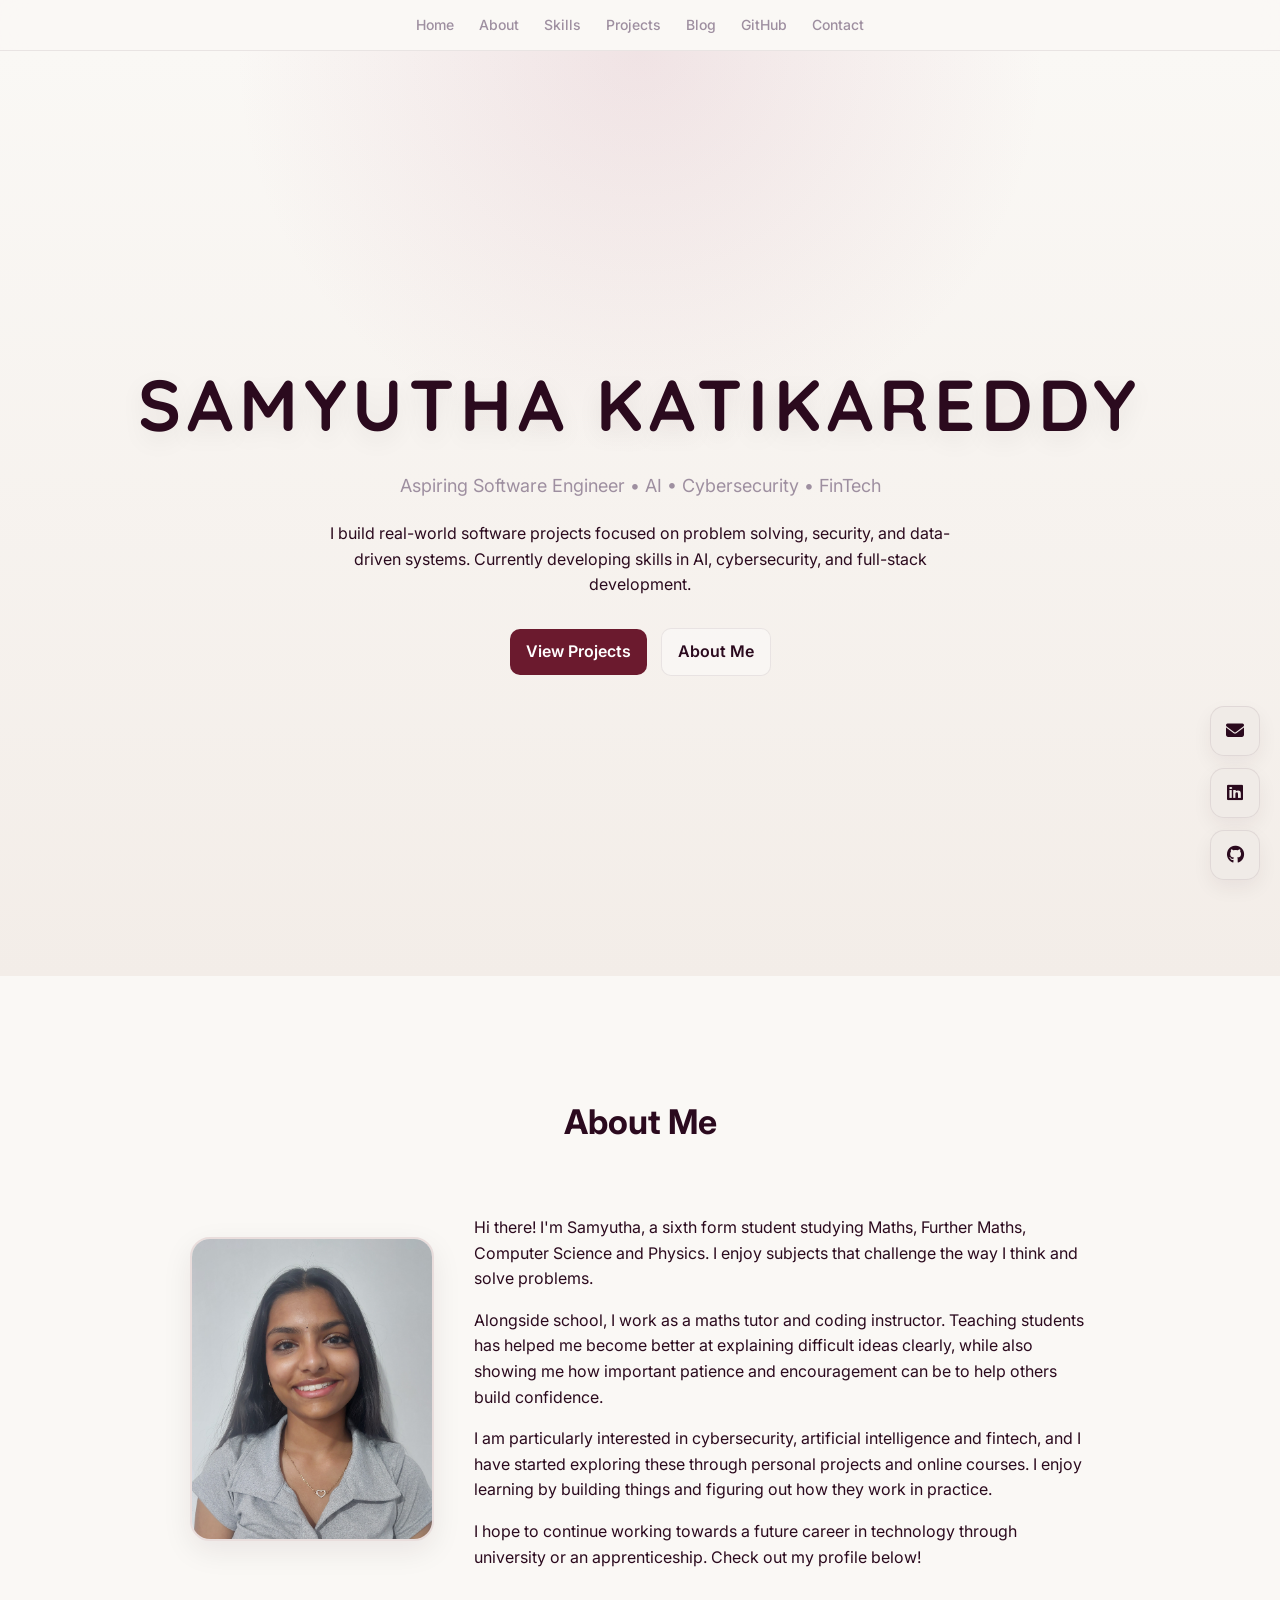
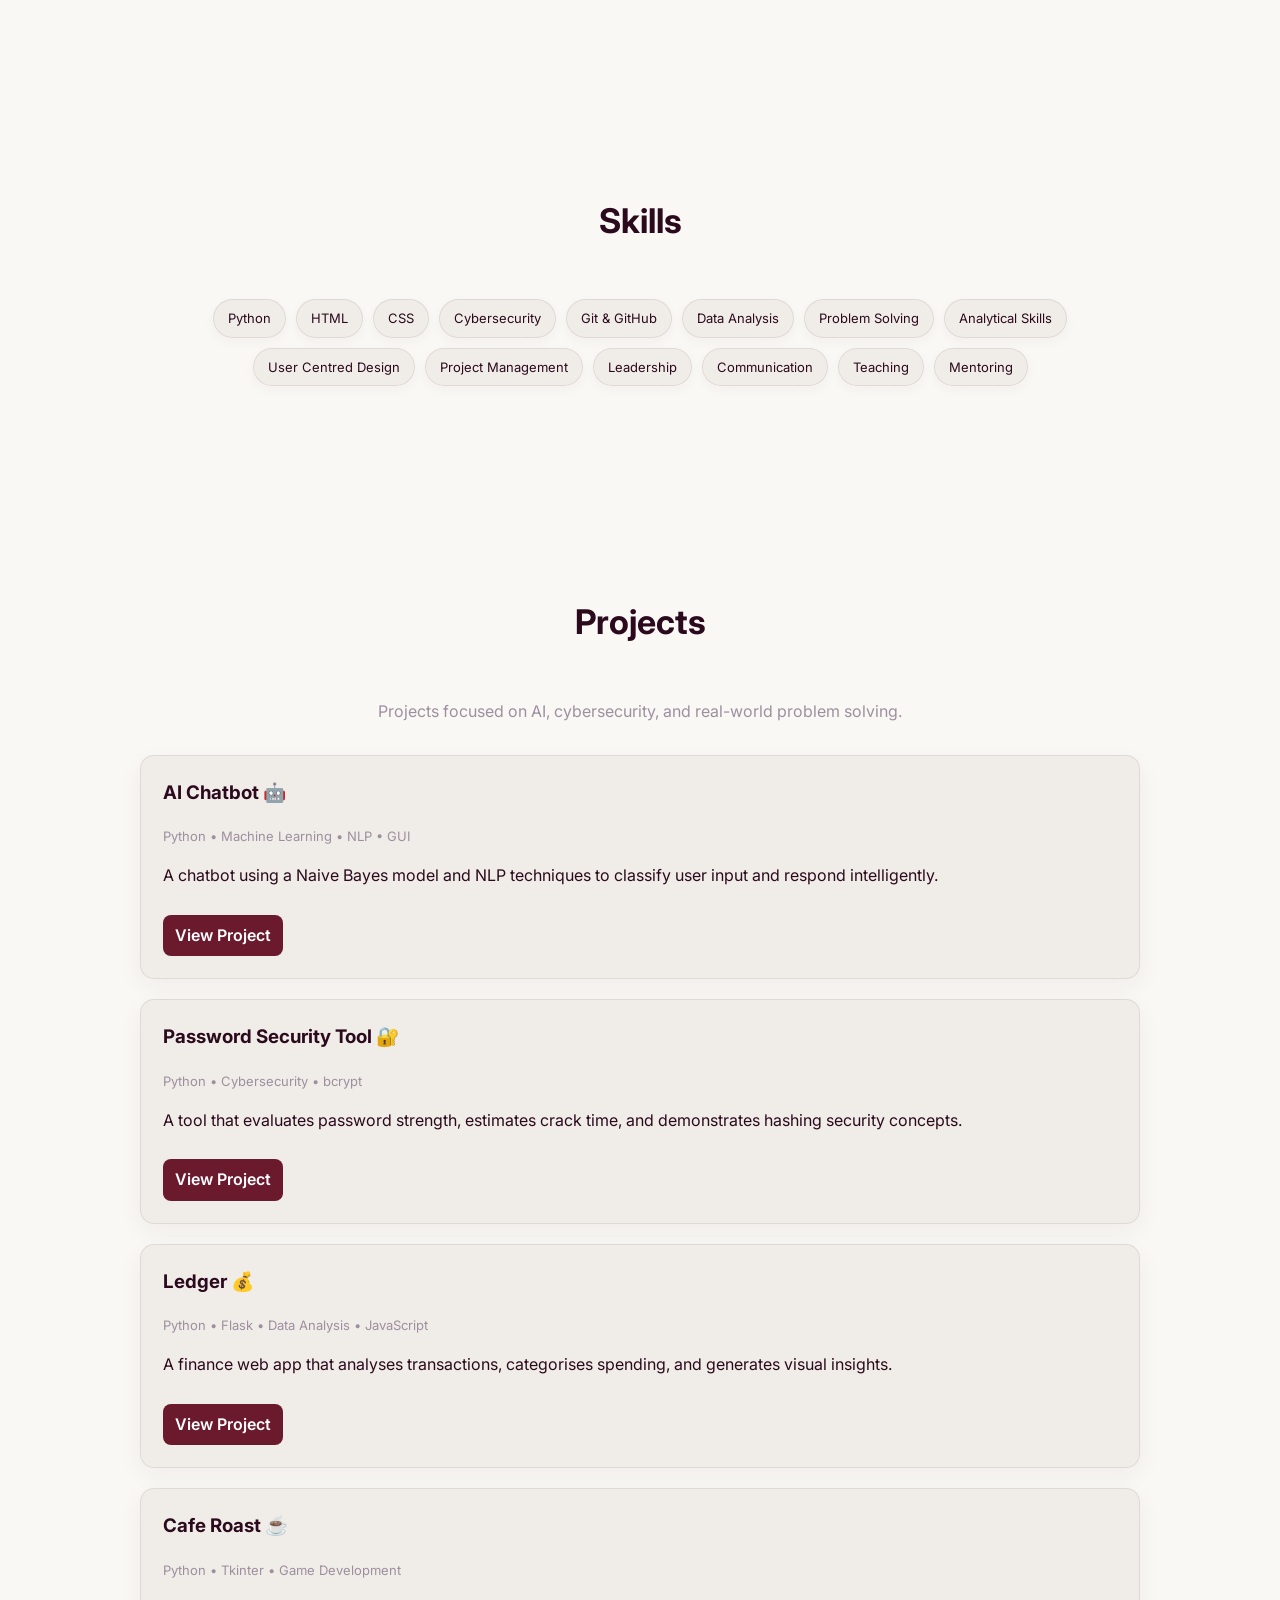
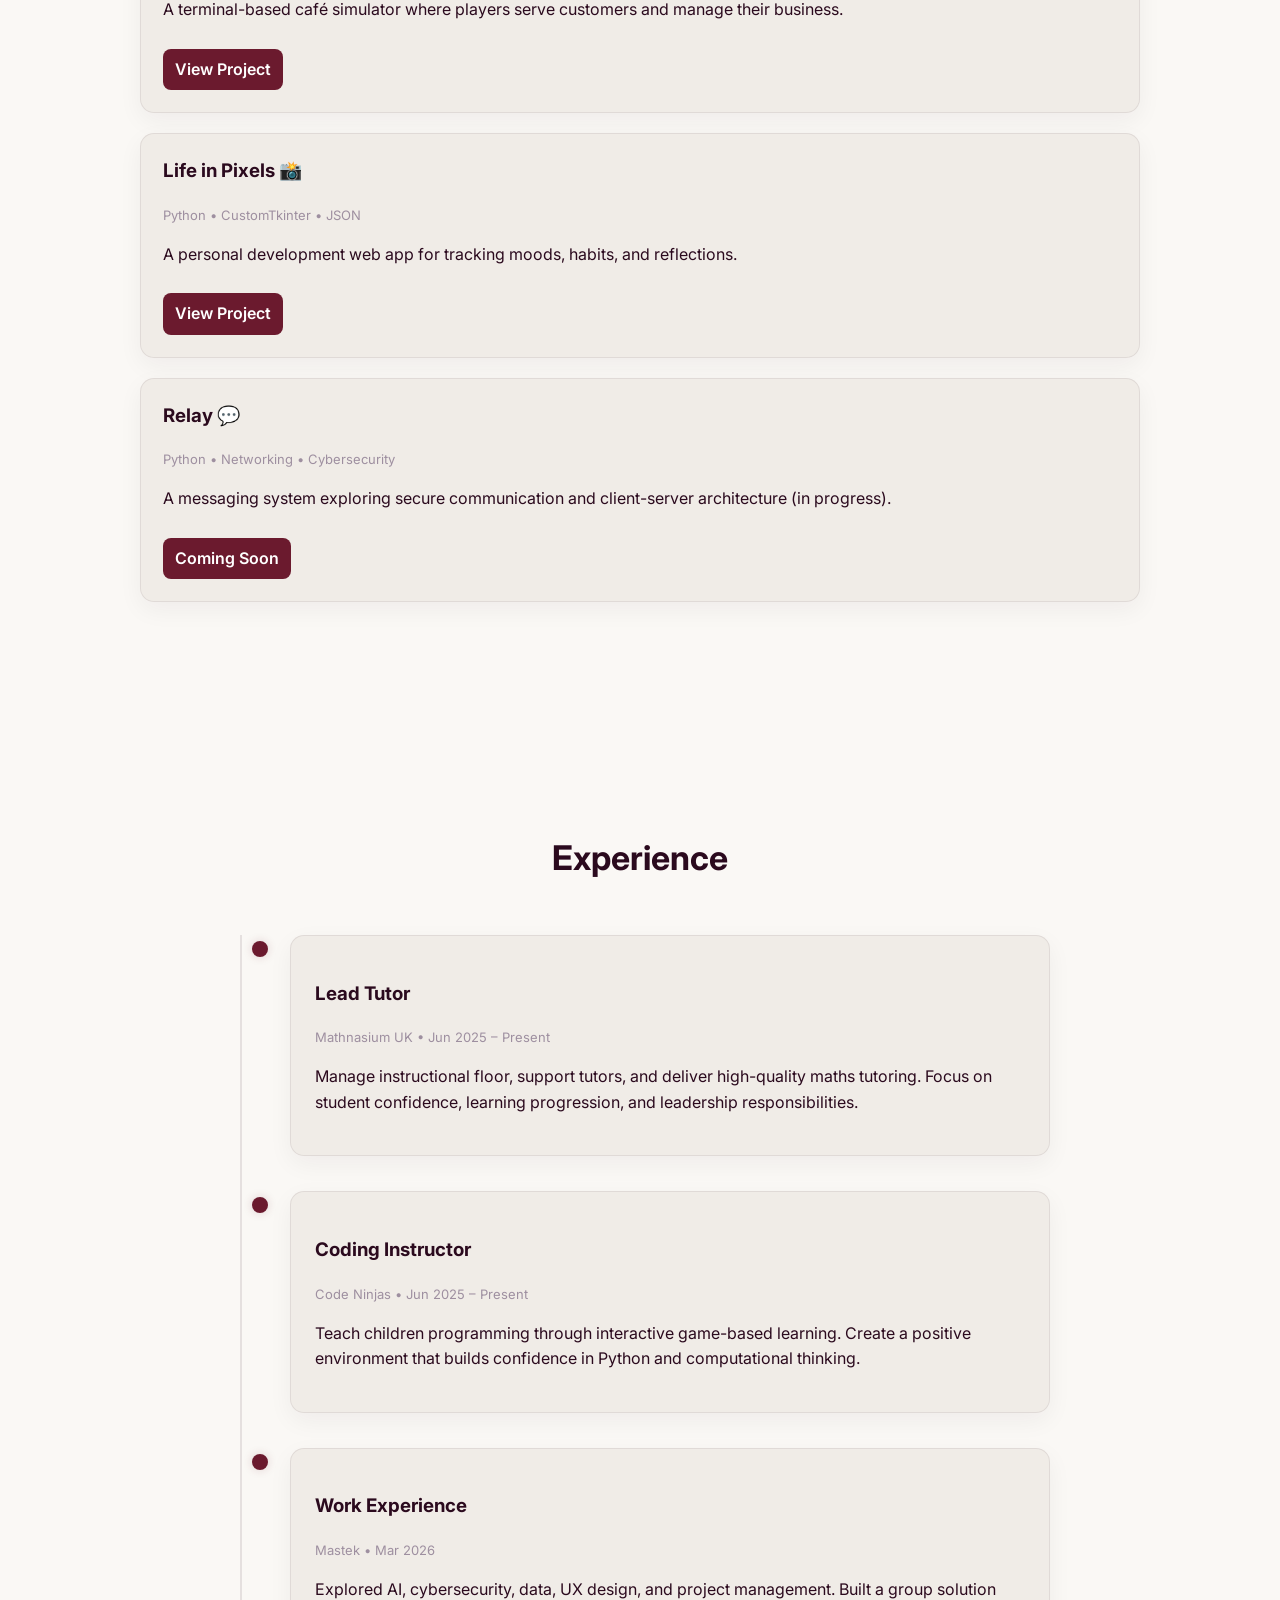
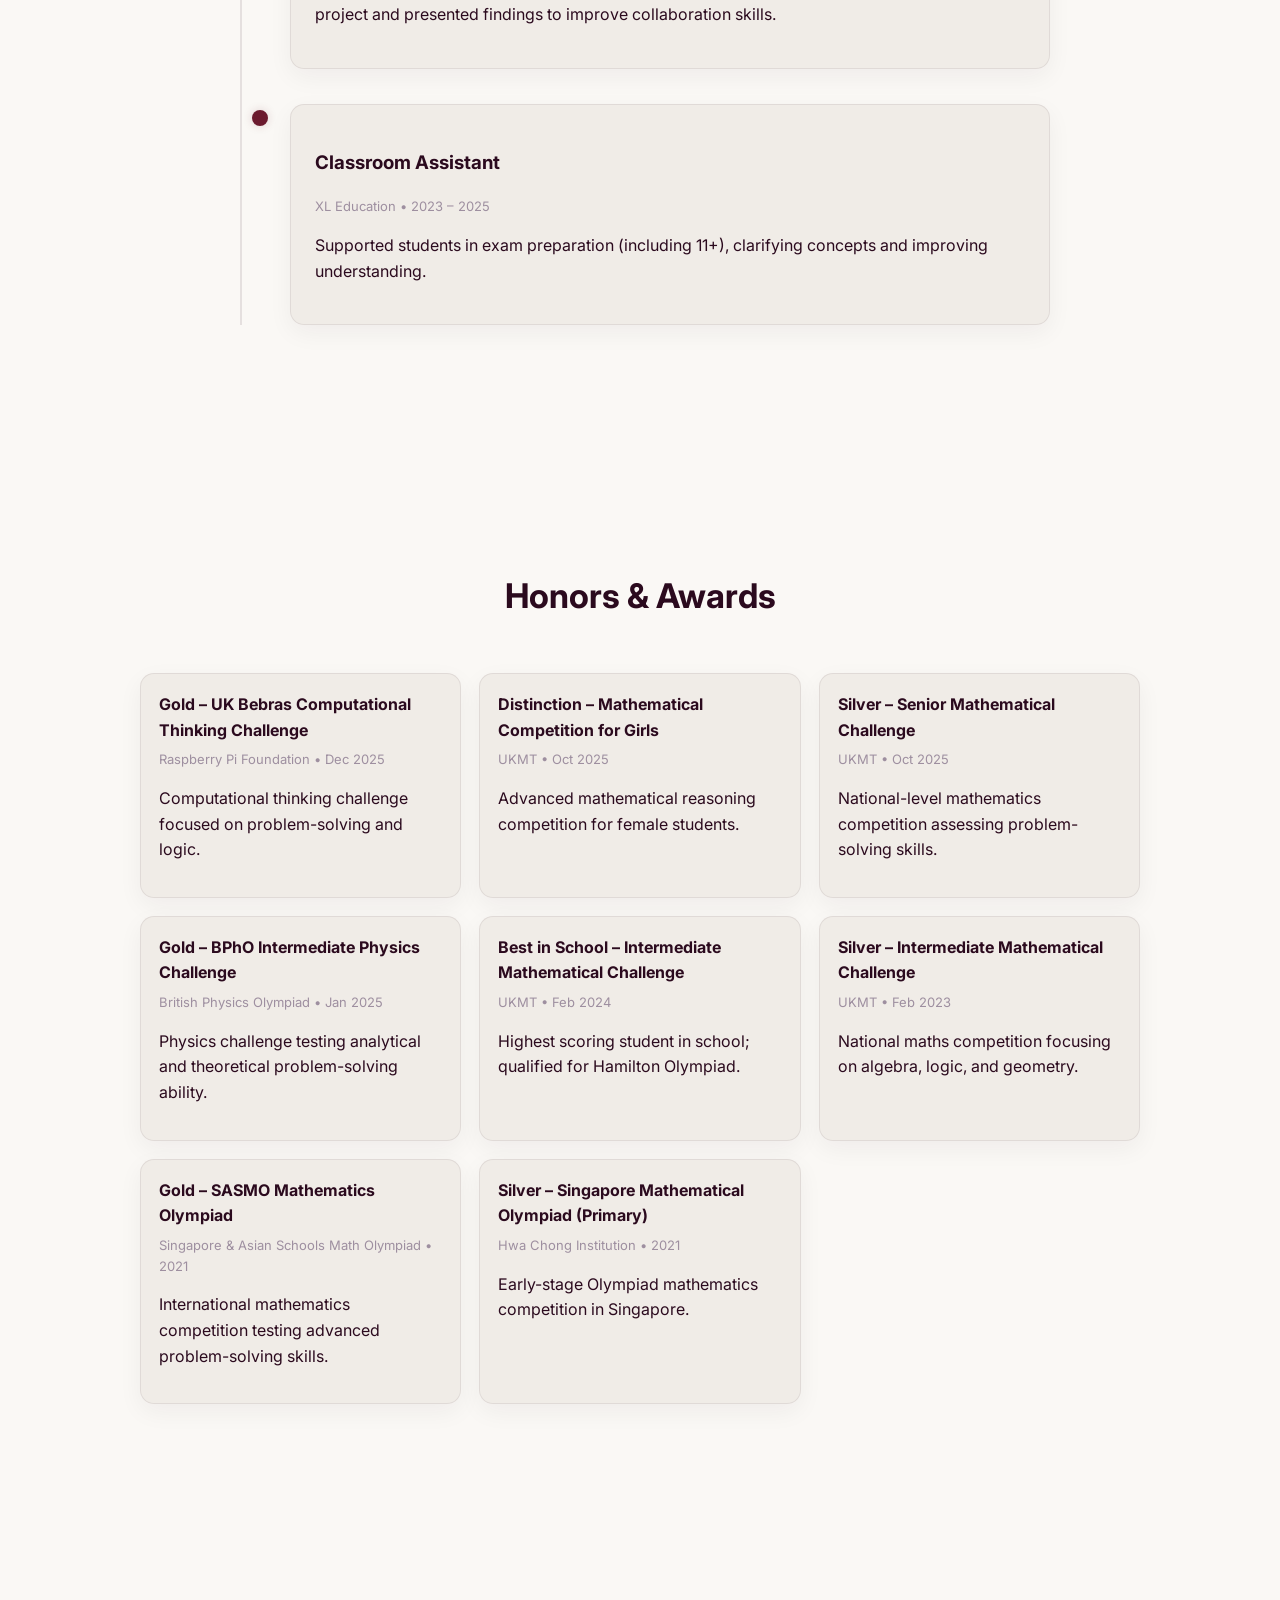
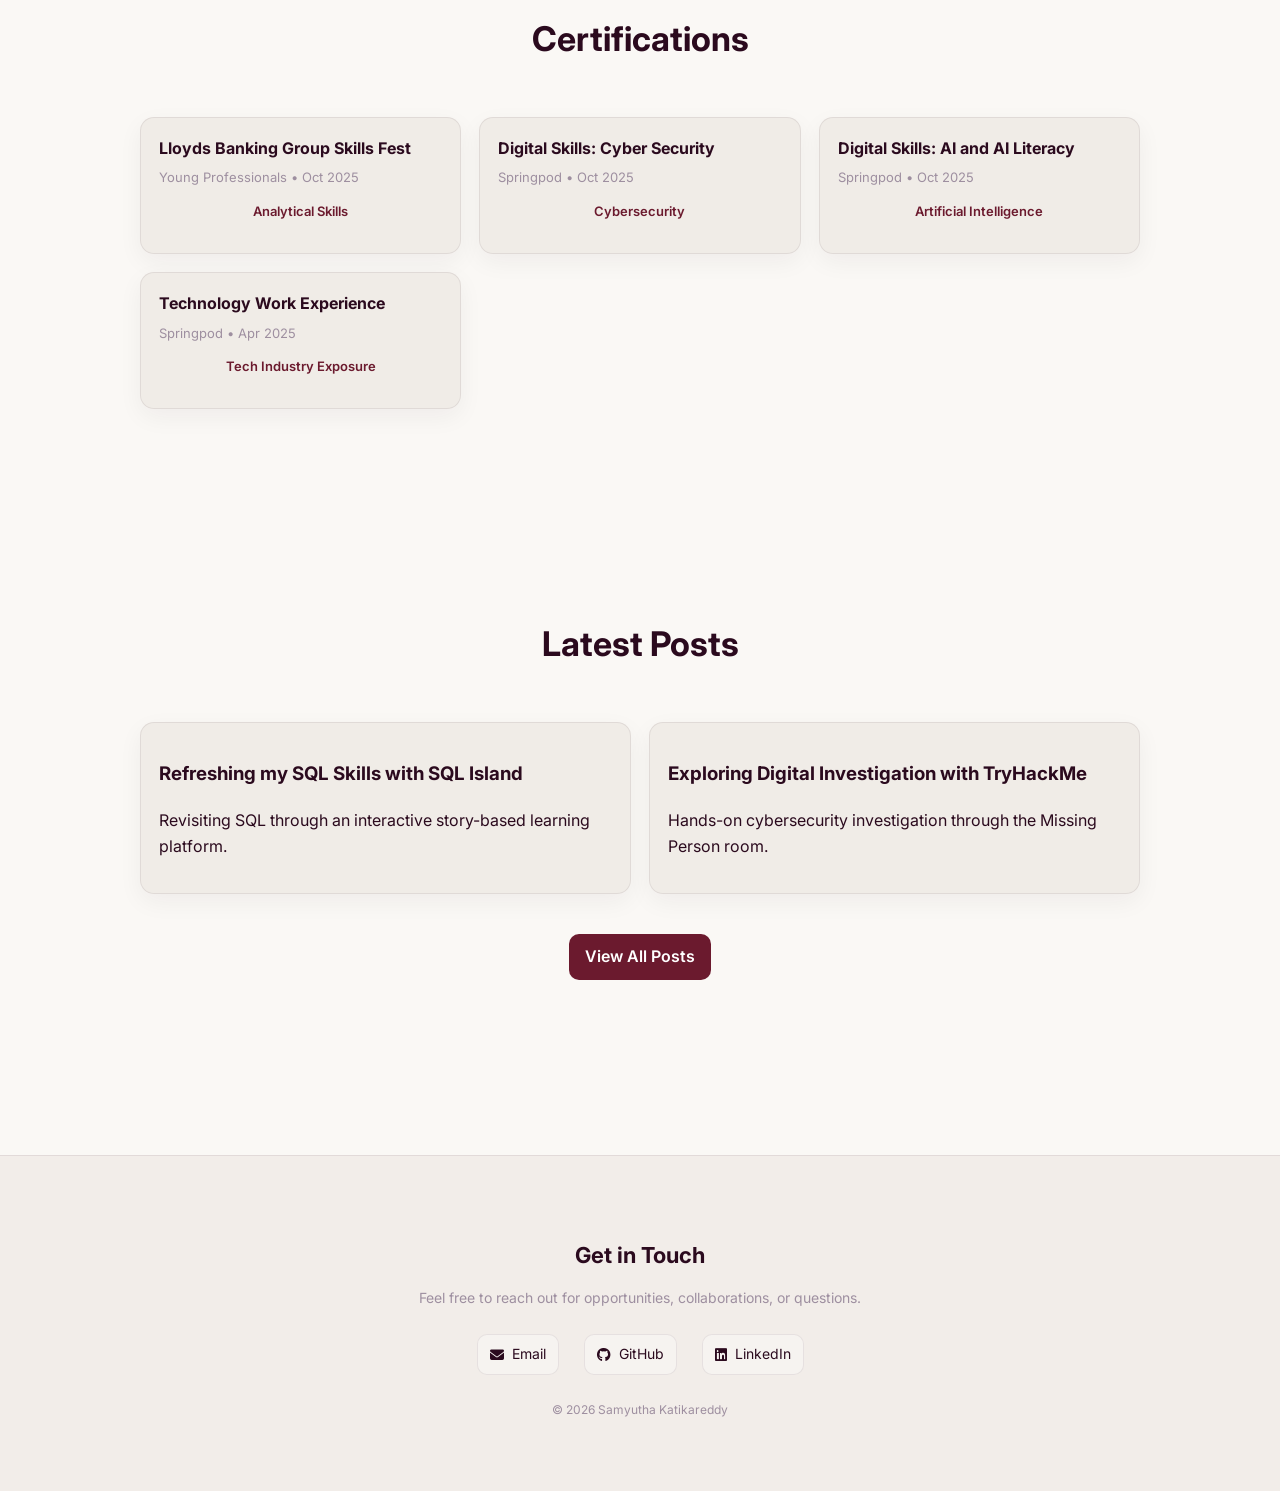
==== commit 68fc9aa6: "Add link to Life in Pixels and blog entries" ====
--- a/index.html
+++ b/index.html
@@ -173,7 +173,7 @@
     <p>
       A personal development web app for tracking moods, habits, and reflections.
     </p>
-    <a href="#" target="_blank" rel="noopener noreferrer">Coming Soon</a>
+    <a href="https://github.com/samyuthak-projects/life-in-pixels" target="_blank" rel="noopener noreferrer">View Project</a>
   </div>
 
   <div class="project">
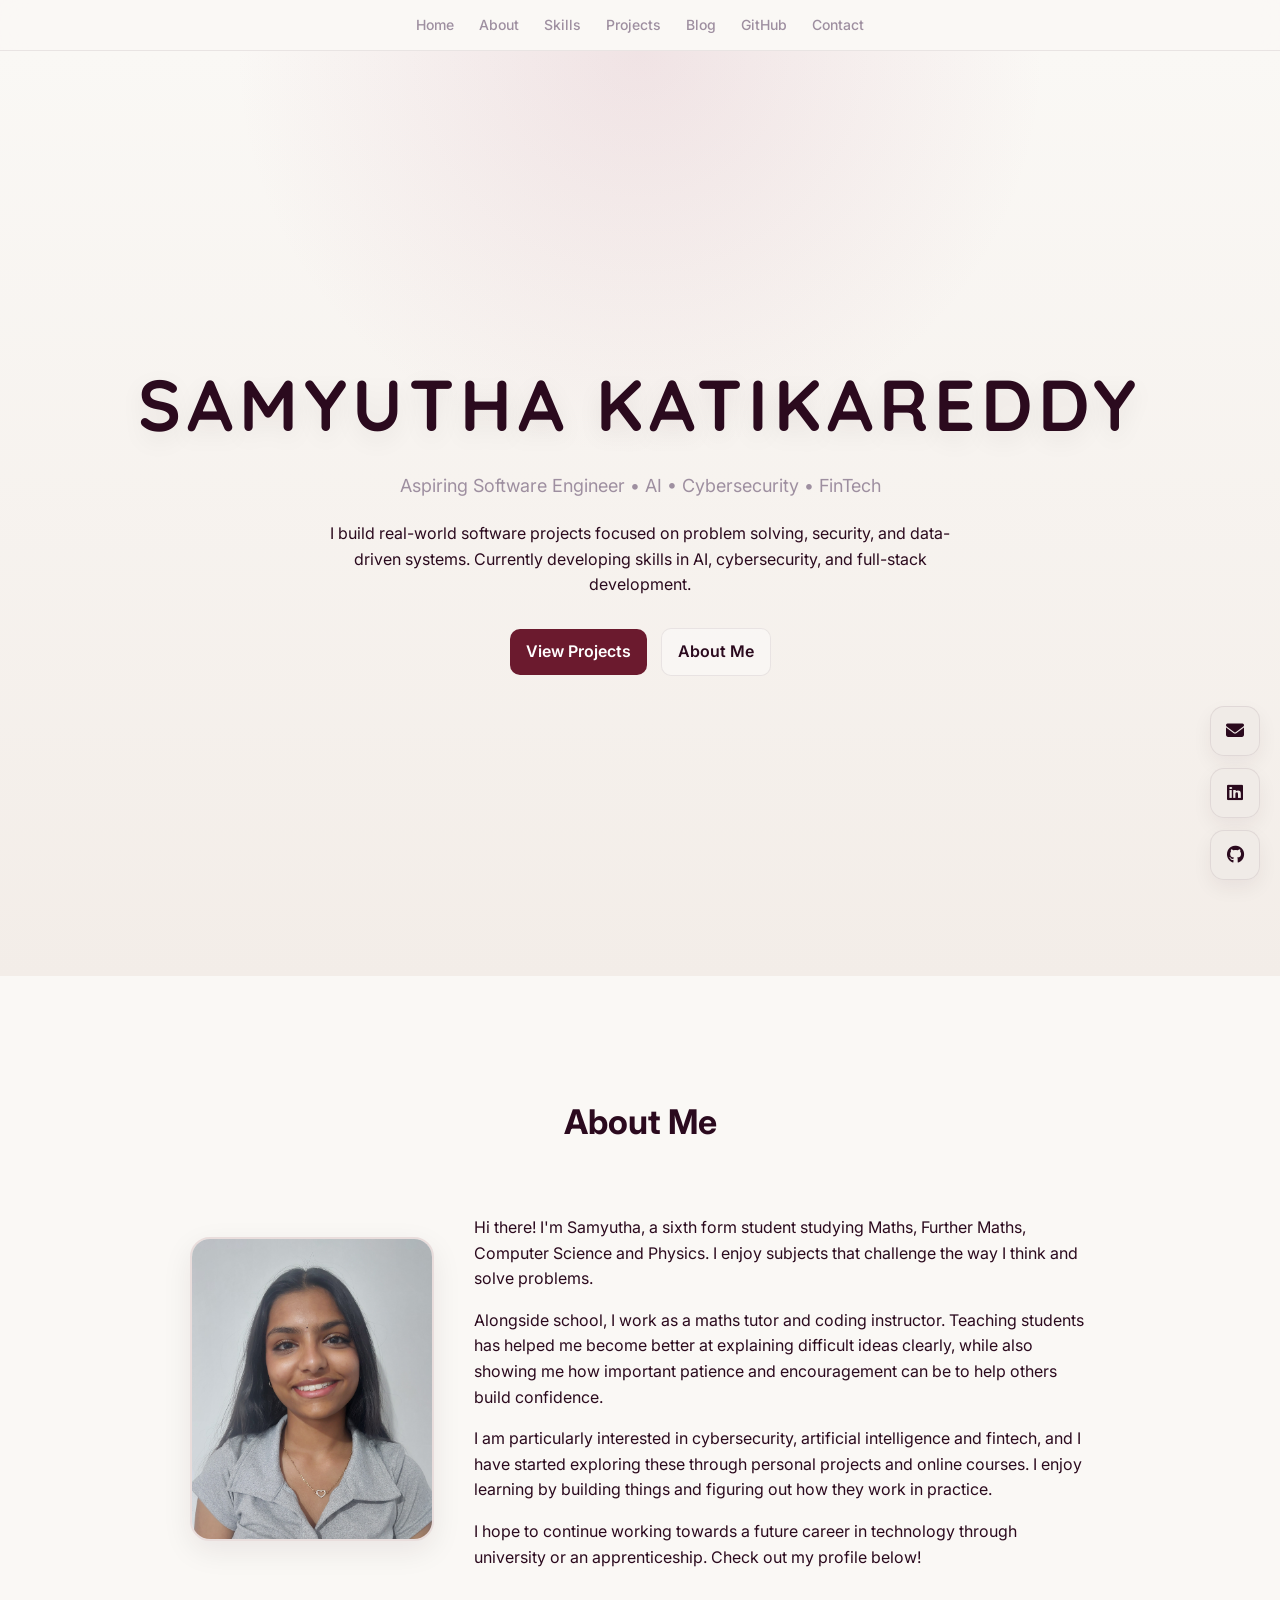
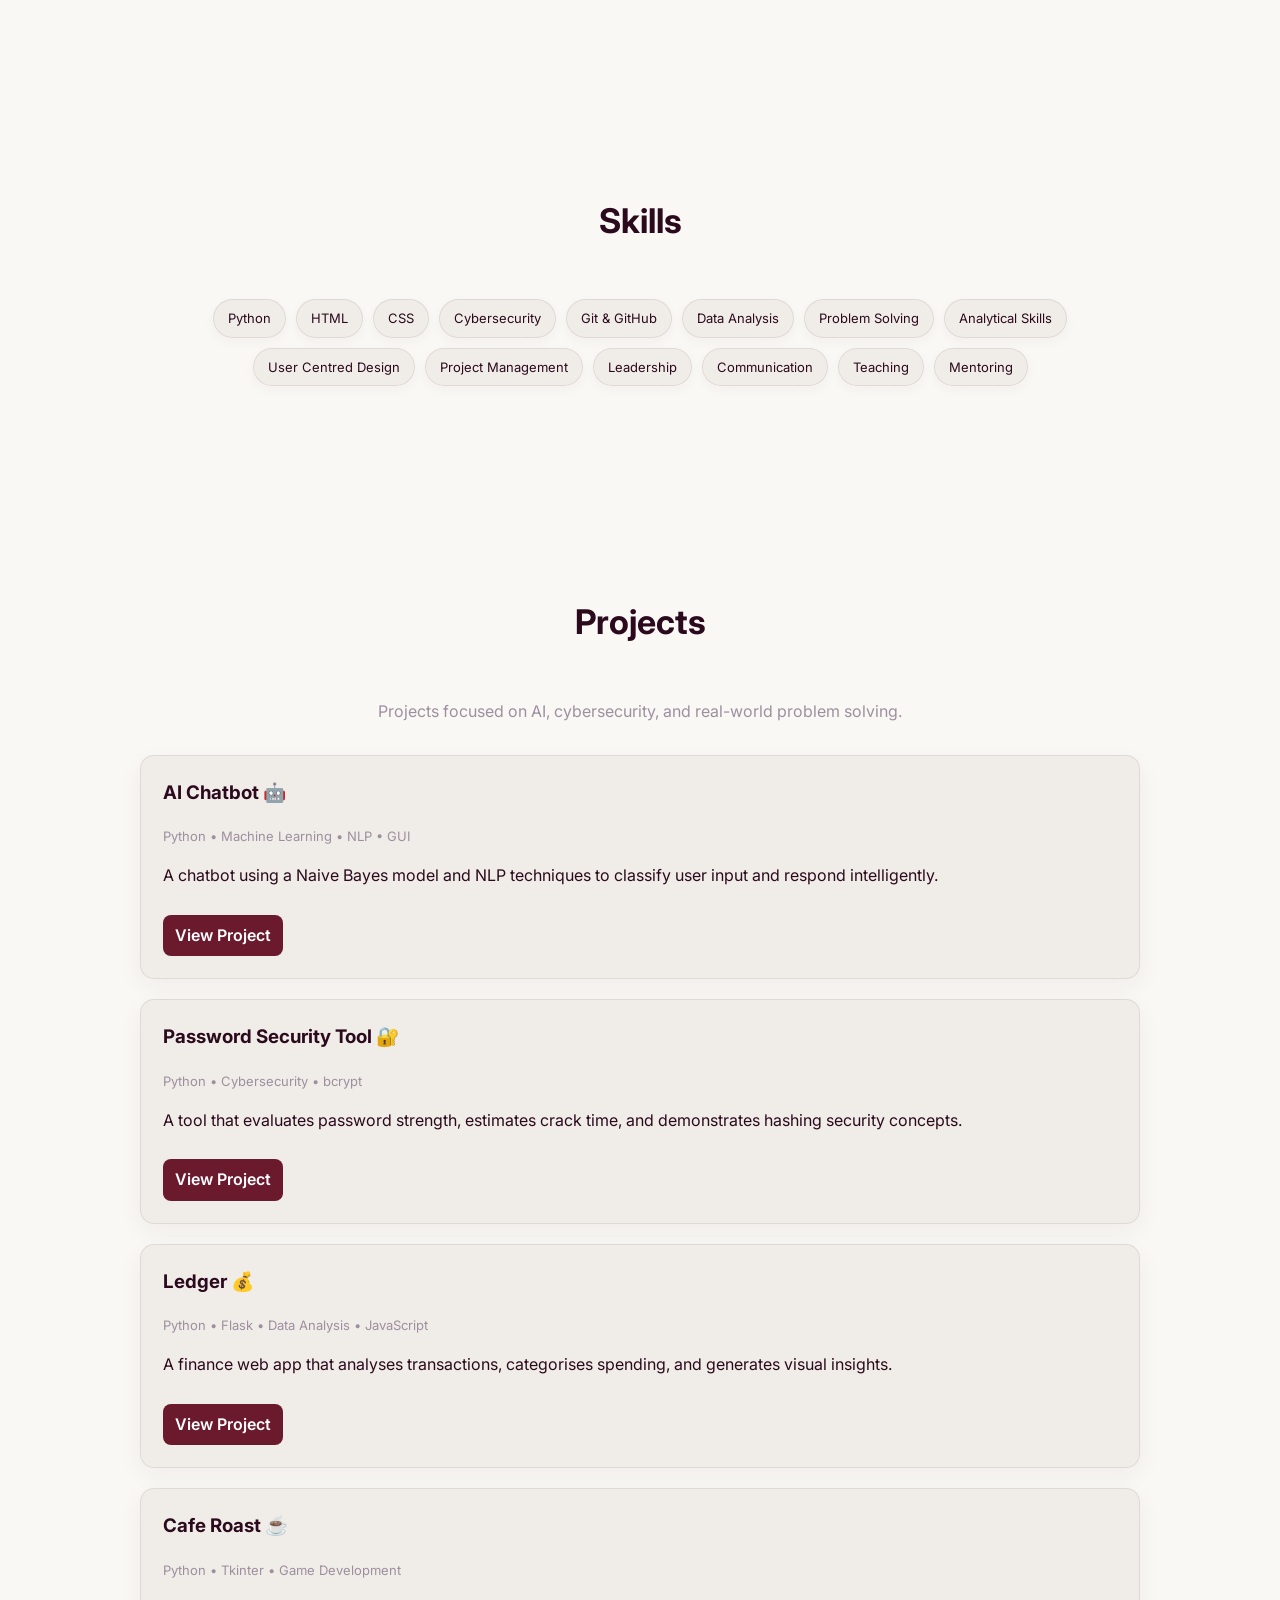
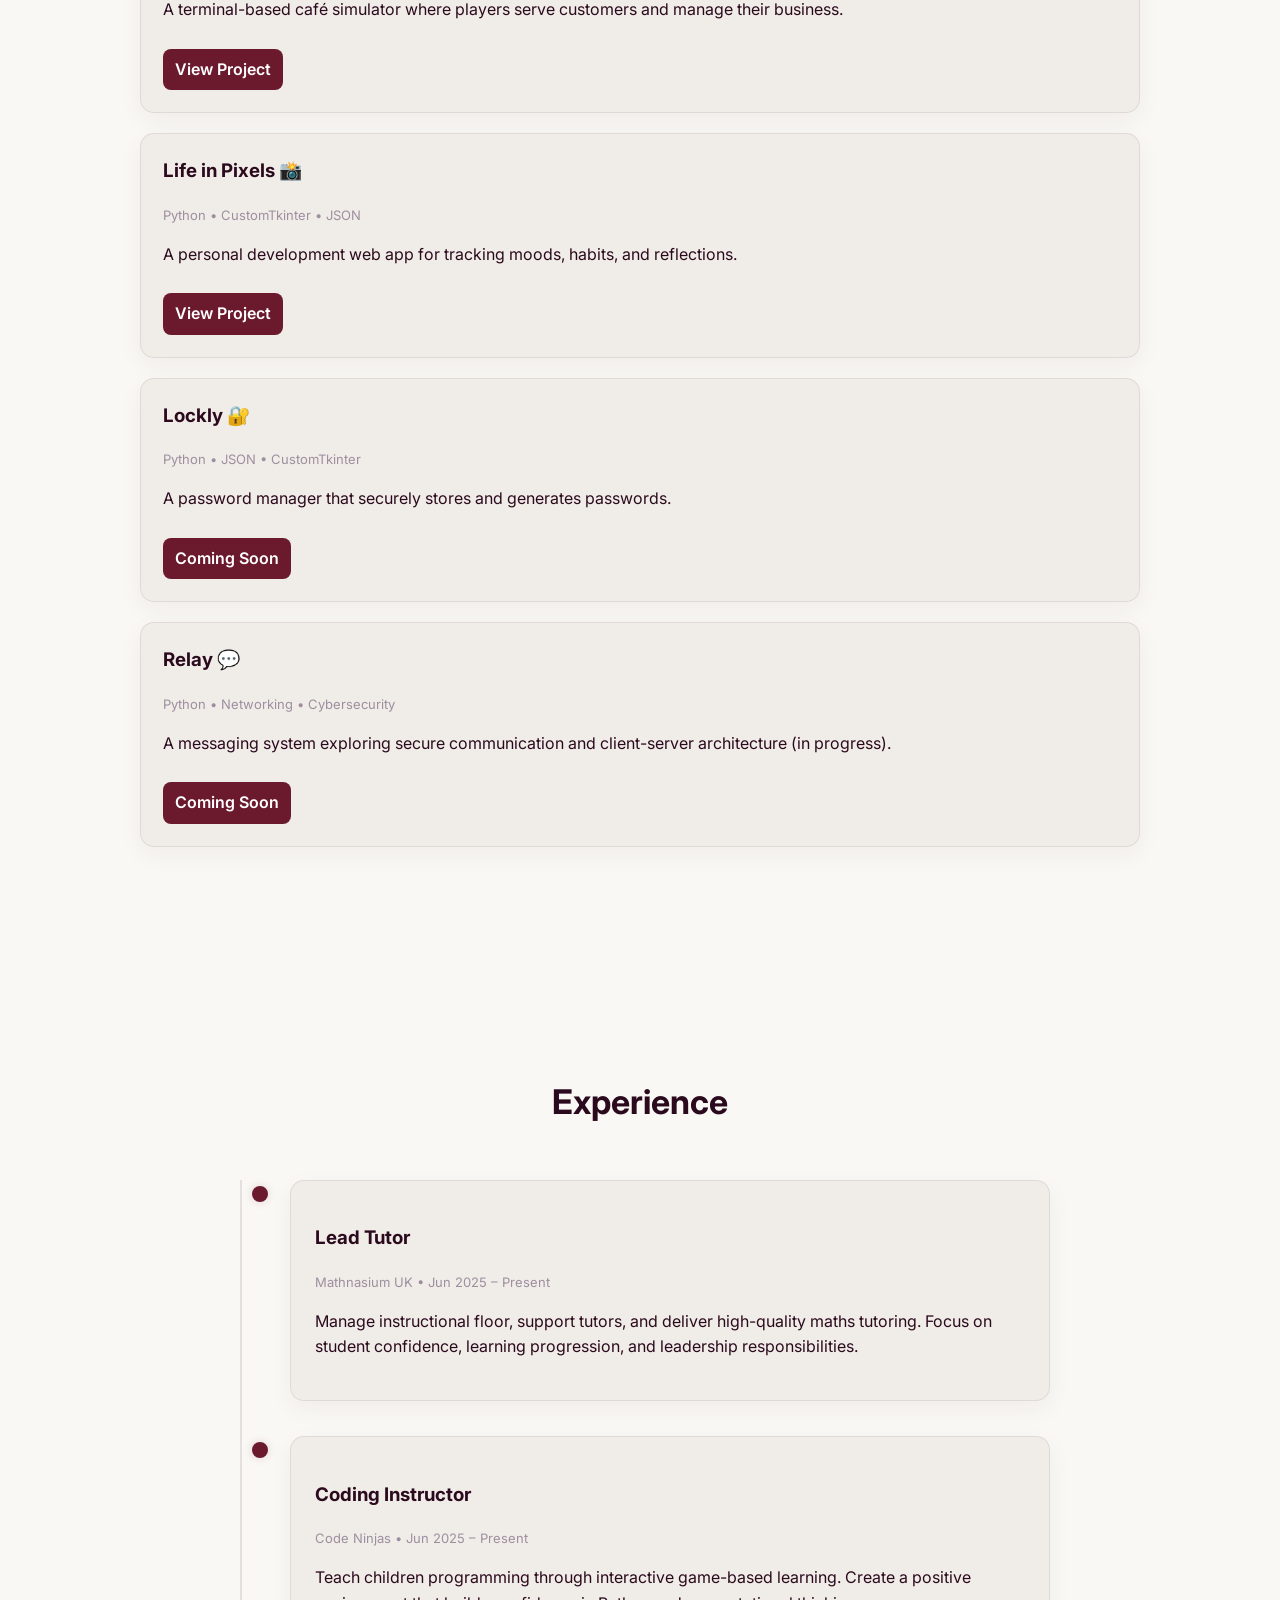
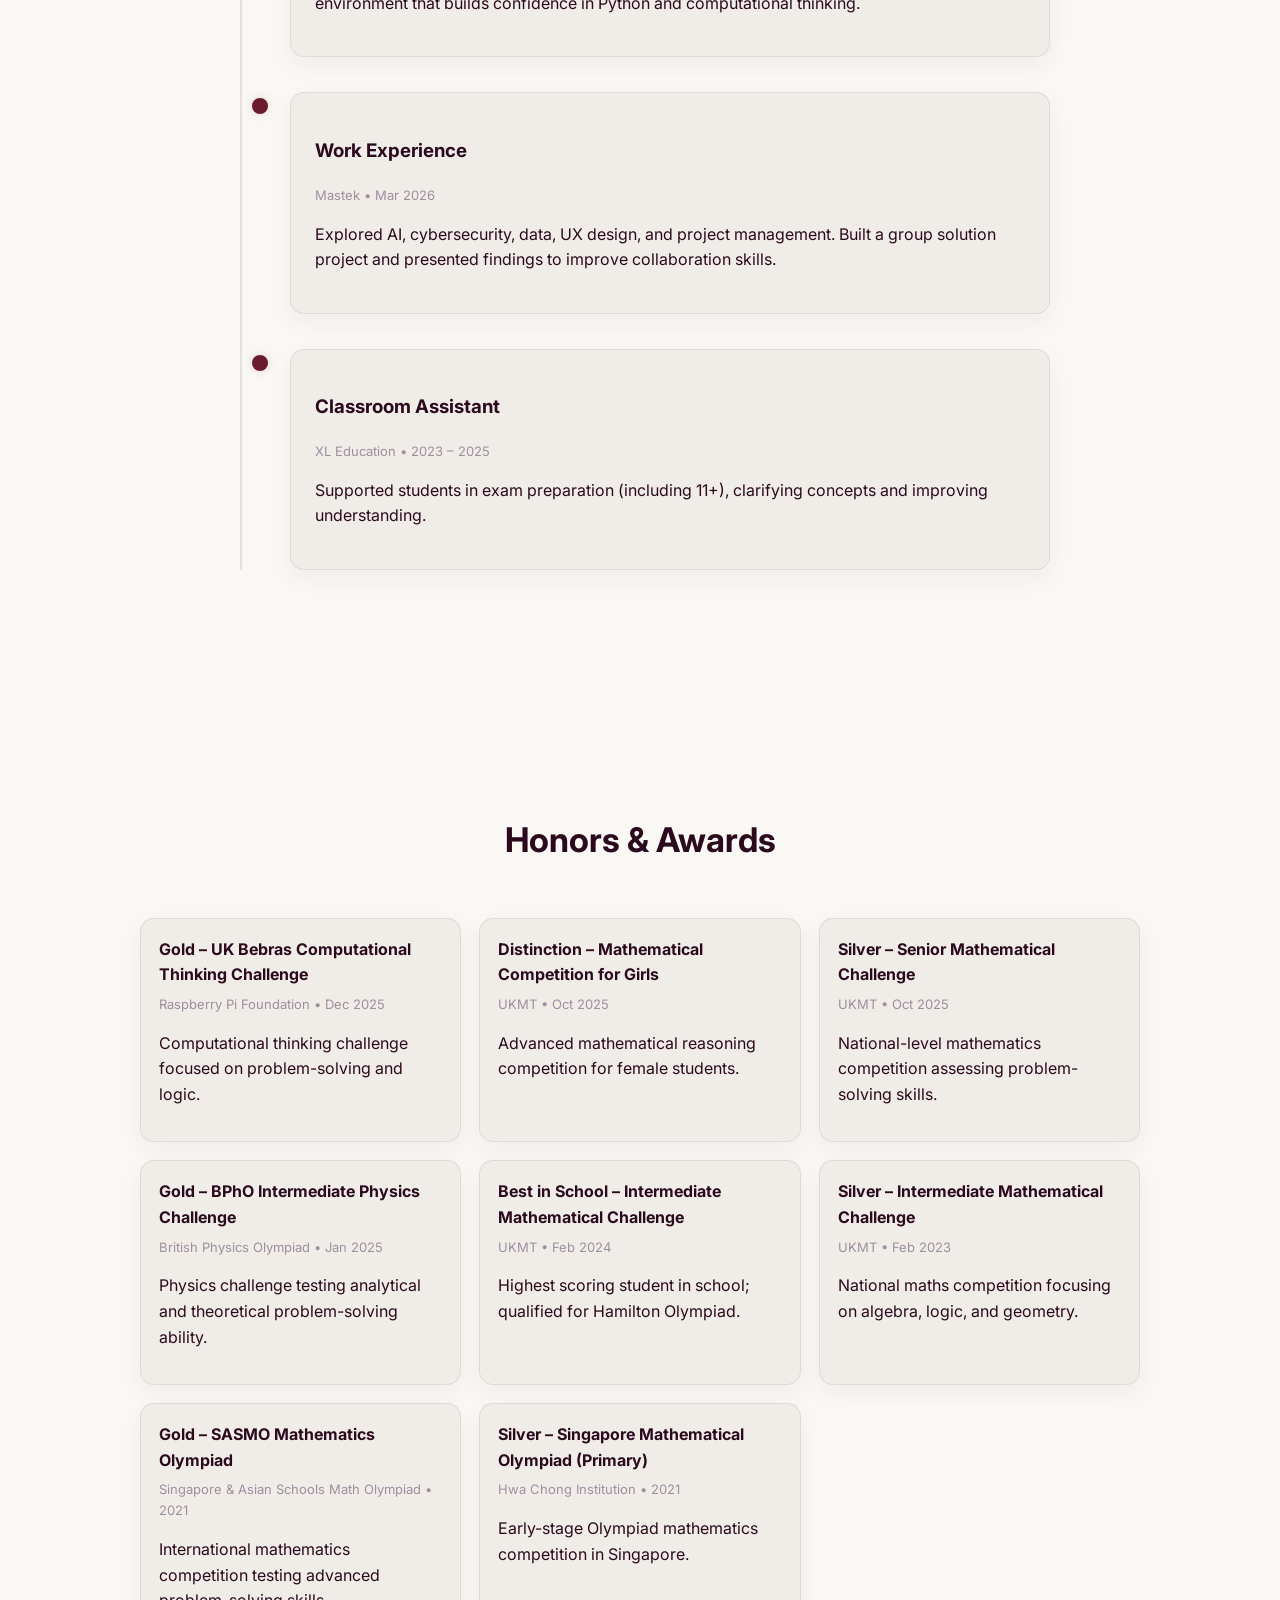
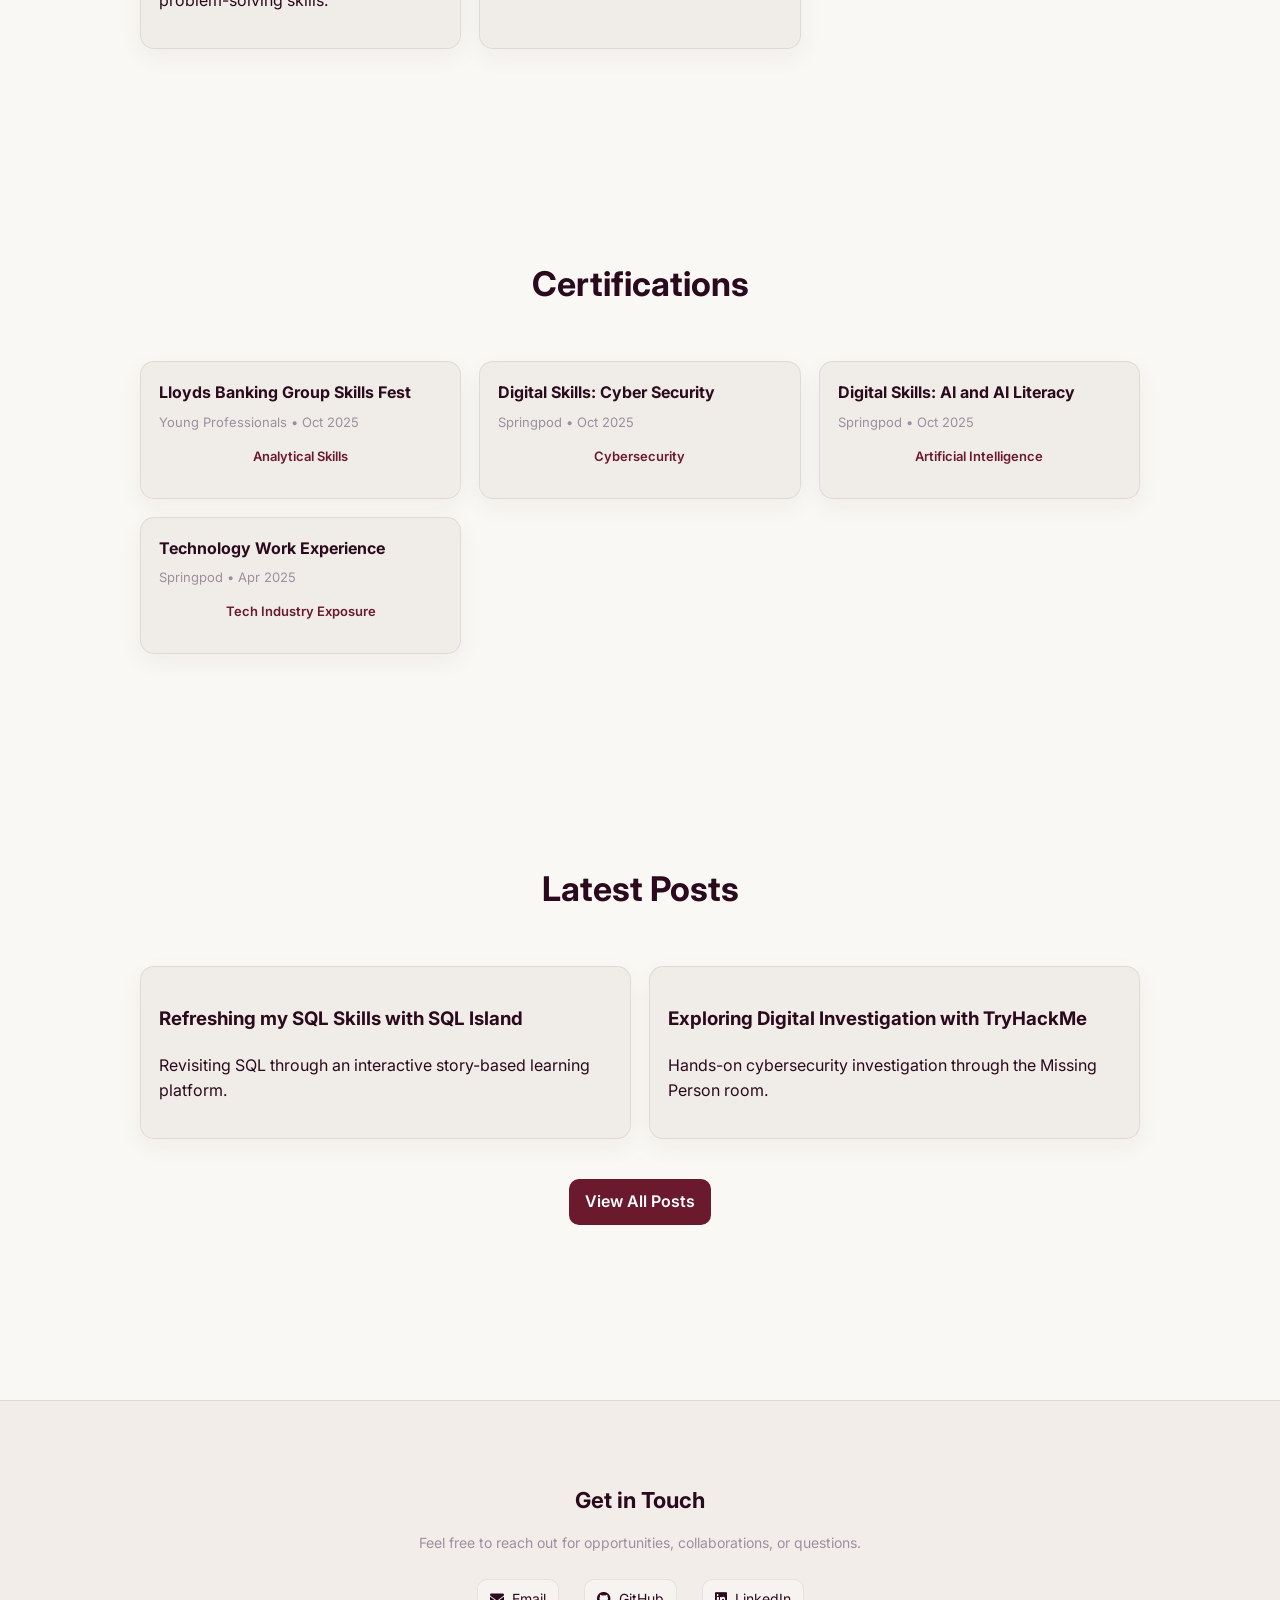
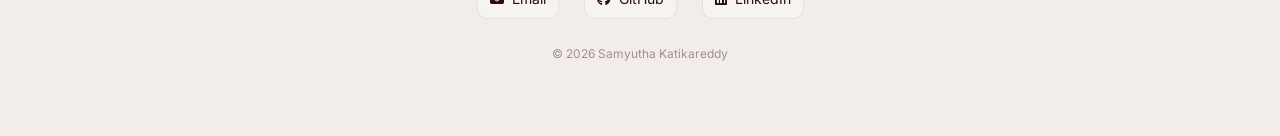
==== commit 55da23e0: "Add Lockly to the collection" ====
--- a/index.html
+++ b/index.html
@@ -177,6 +177,15 @@
   </div>
 
   <div class="project">
+    <h3>Lockly 🔐</h3>
+    <p class="tags">Python • JSON • CustomTkinter</p>
+    <p>
+      A password manager that securely stores and generates passwords.
+    </p>
+    <a href="#" target="_blank" rel="noopener noreferrer">Coming Soon</a>
+  </div>
+
+  <div class="project">
     <h3>Relay 💬</h3>
     <p class="tags">Python • Networking • Cybersecurity</p>
     <p>
